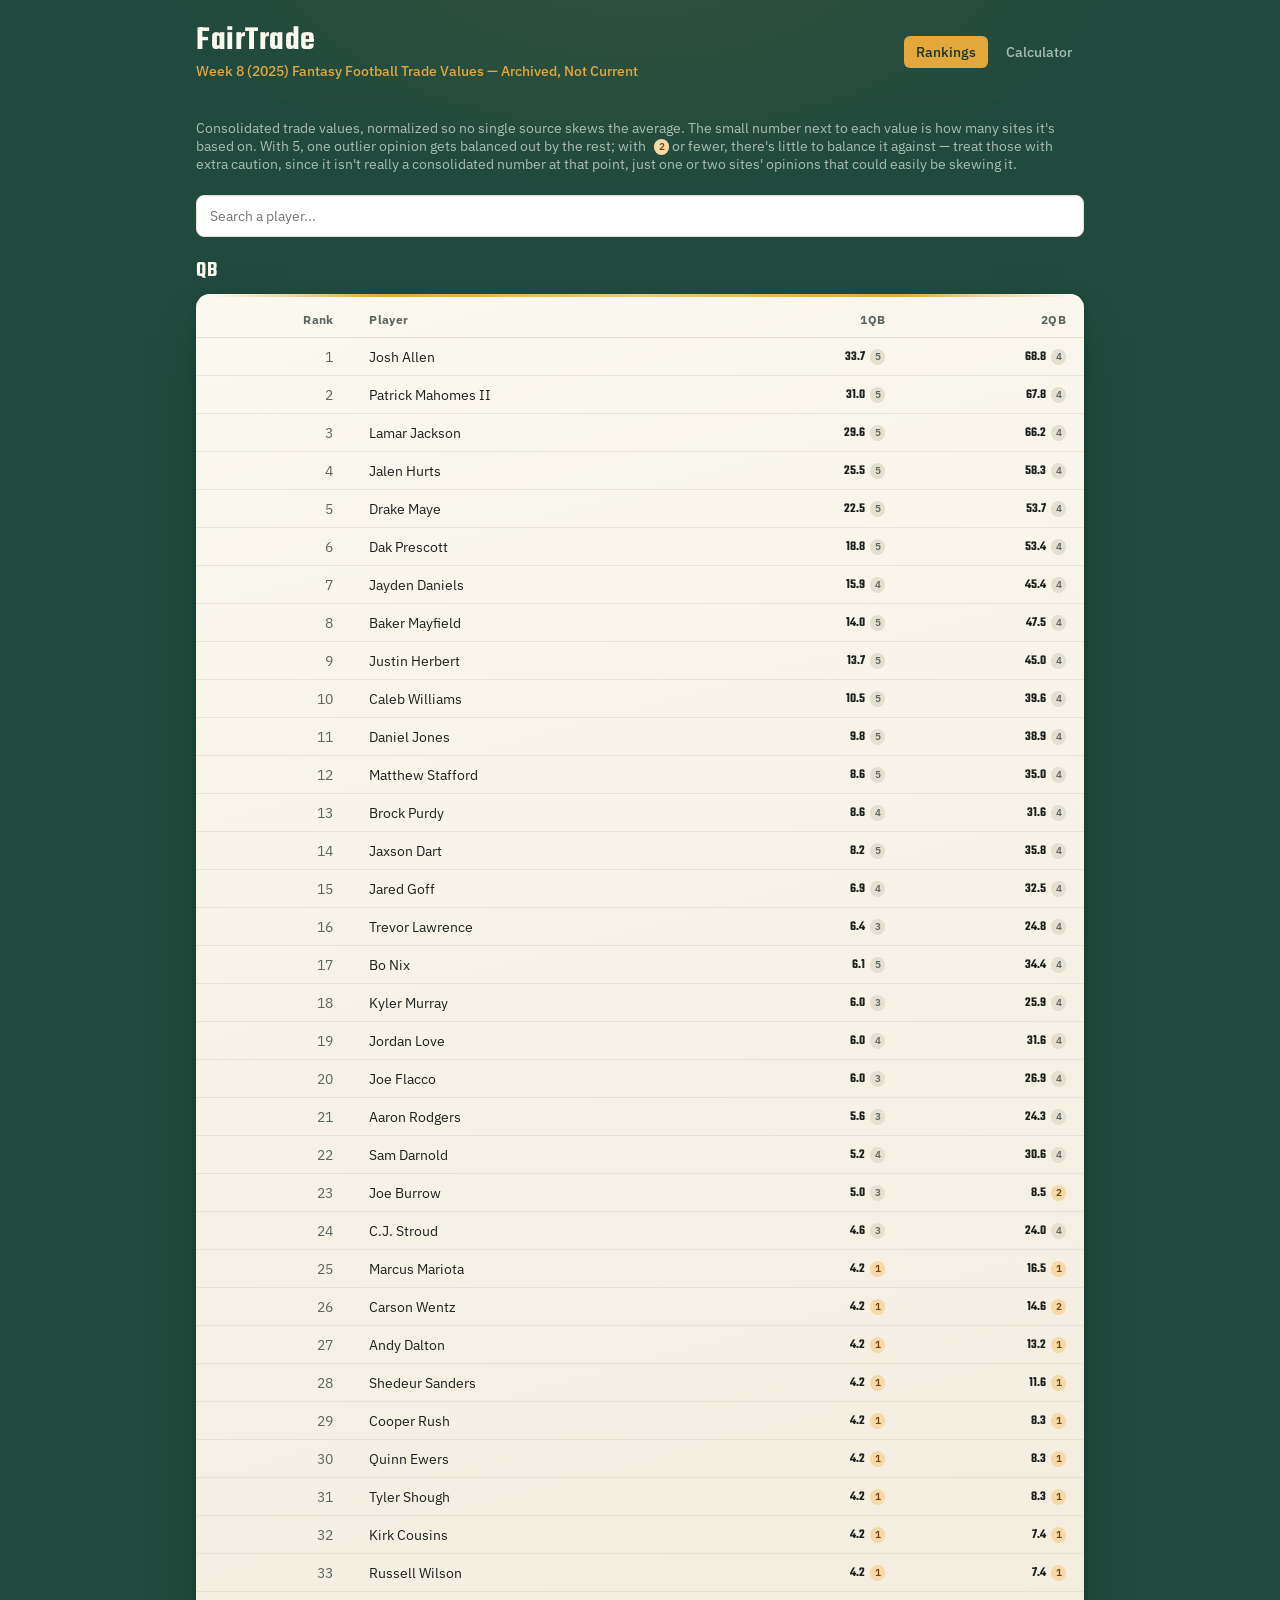
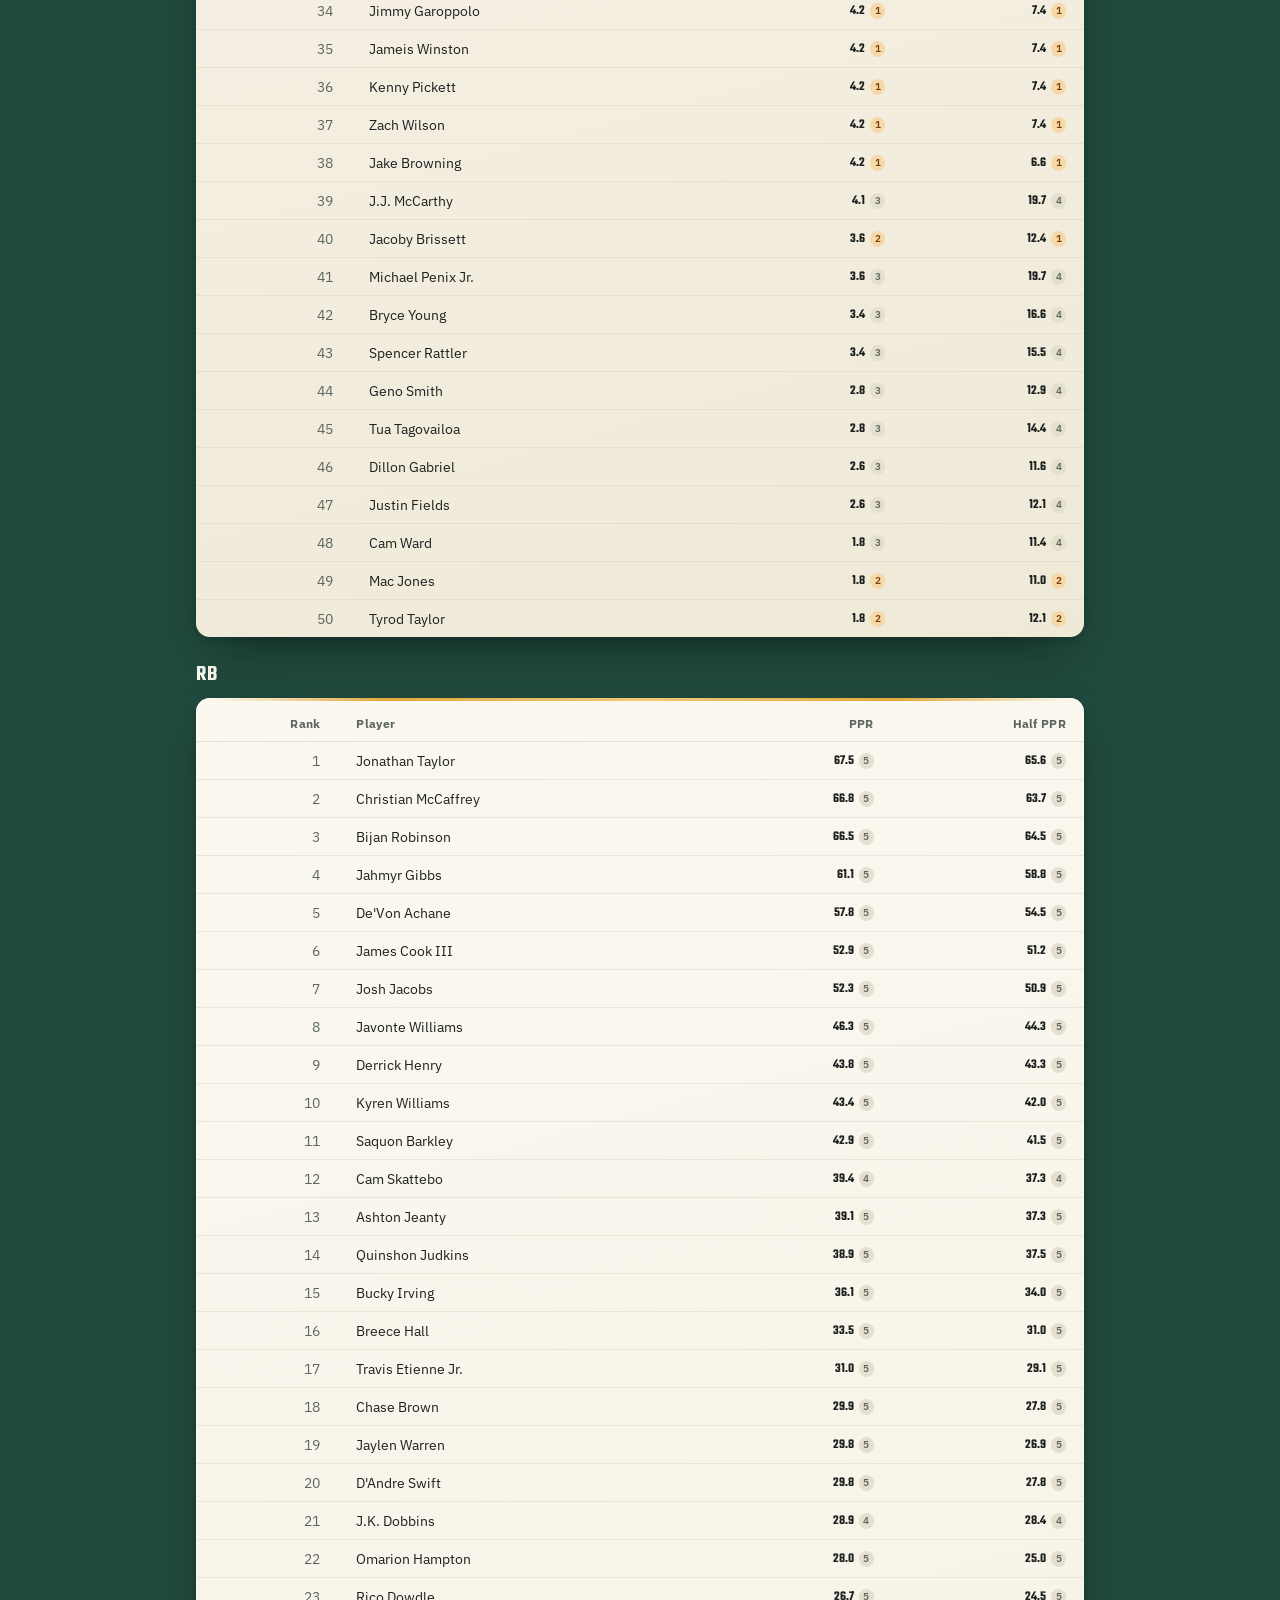
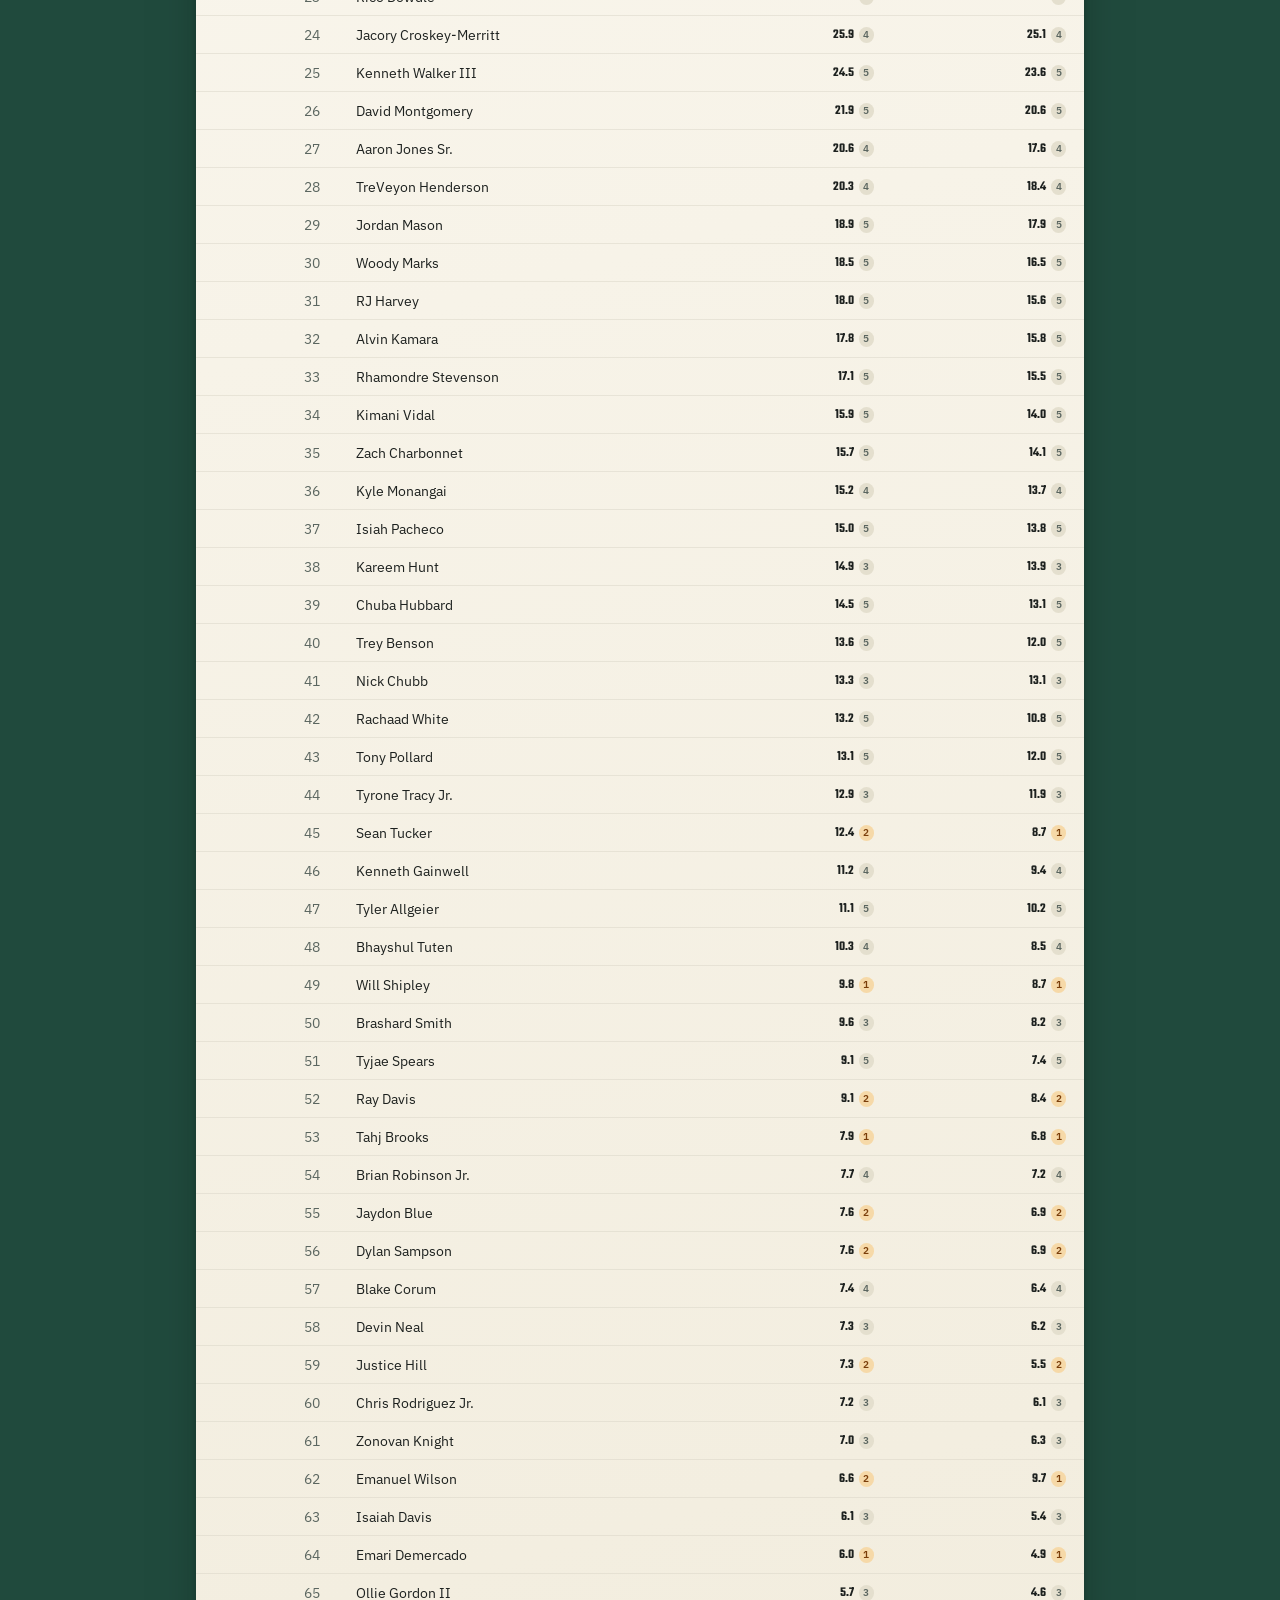
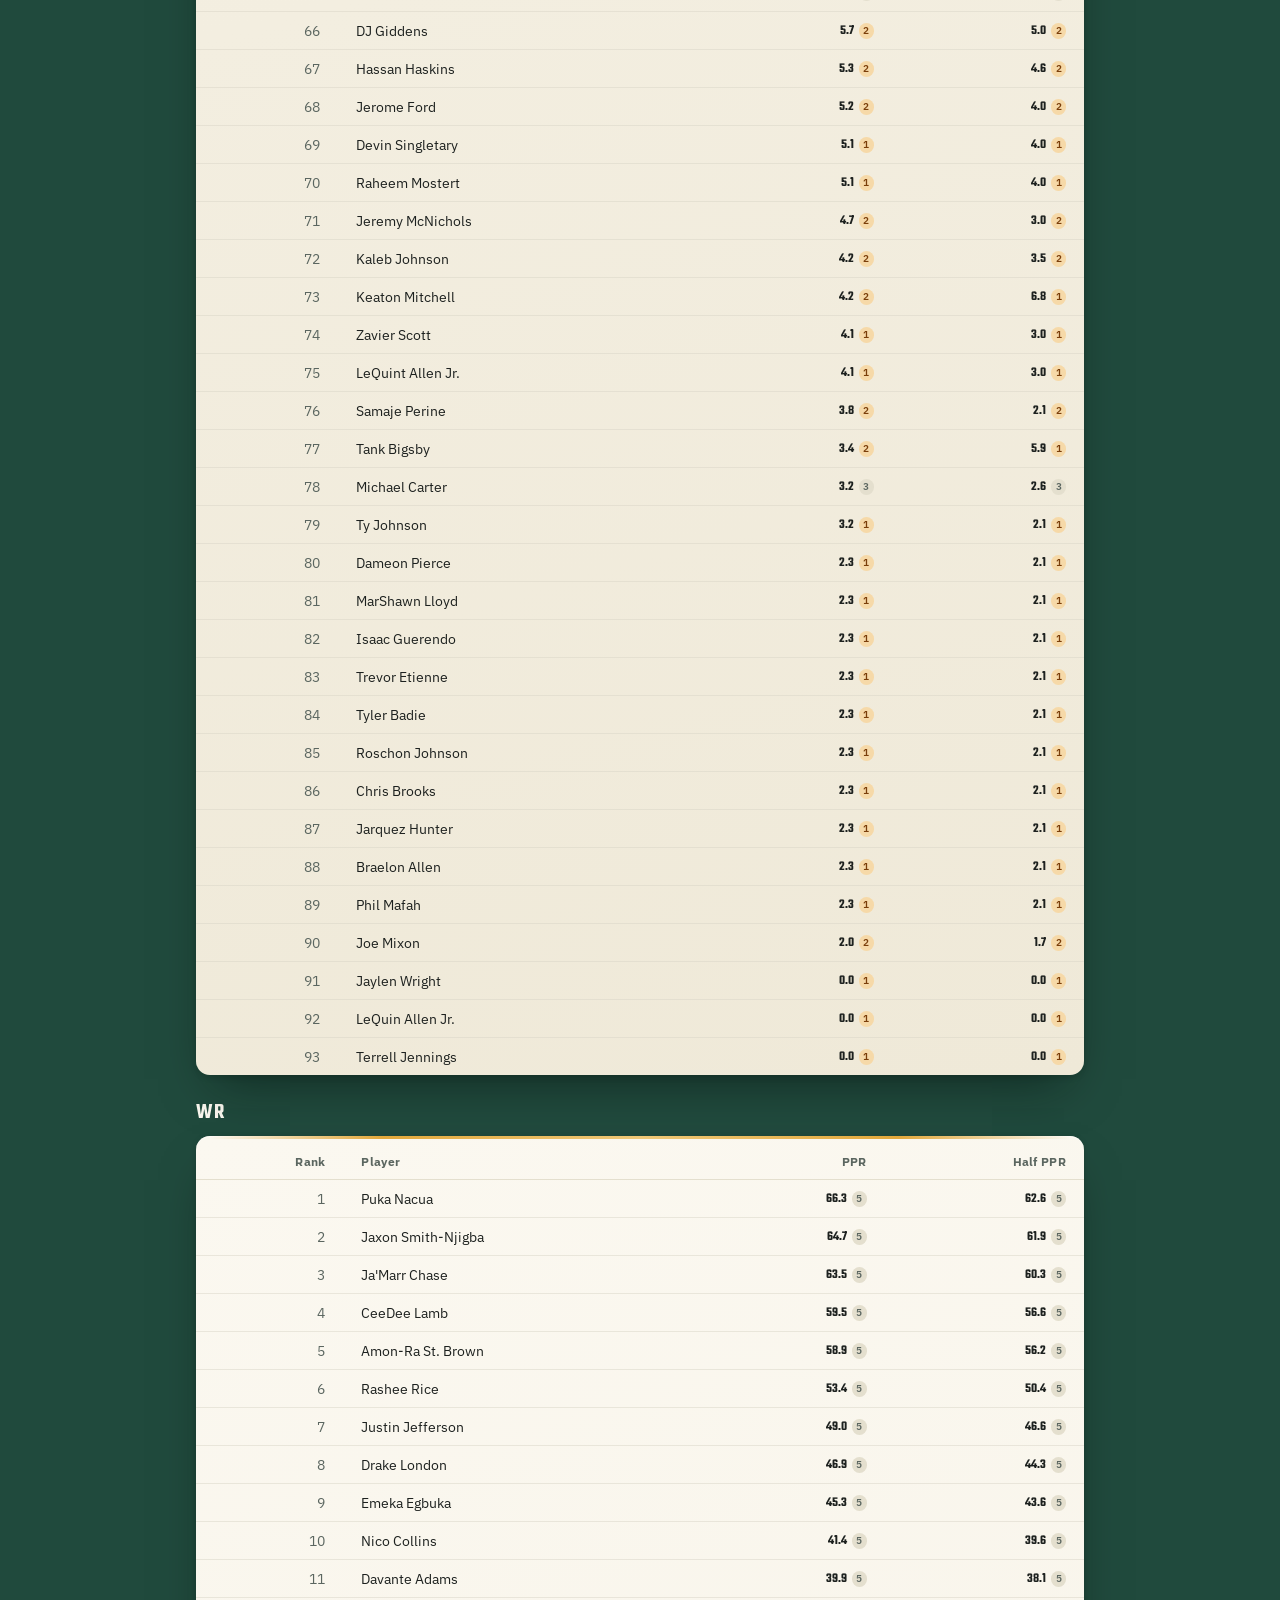
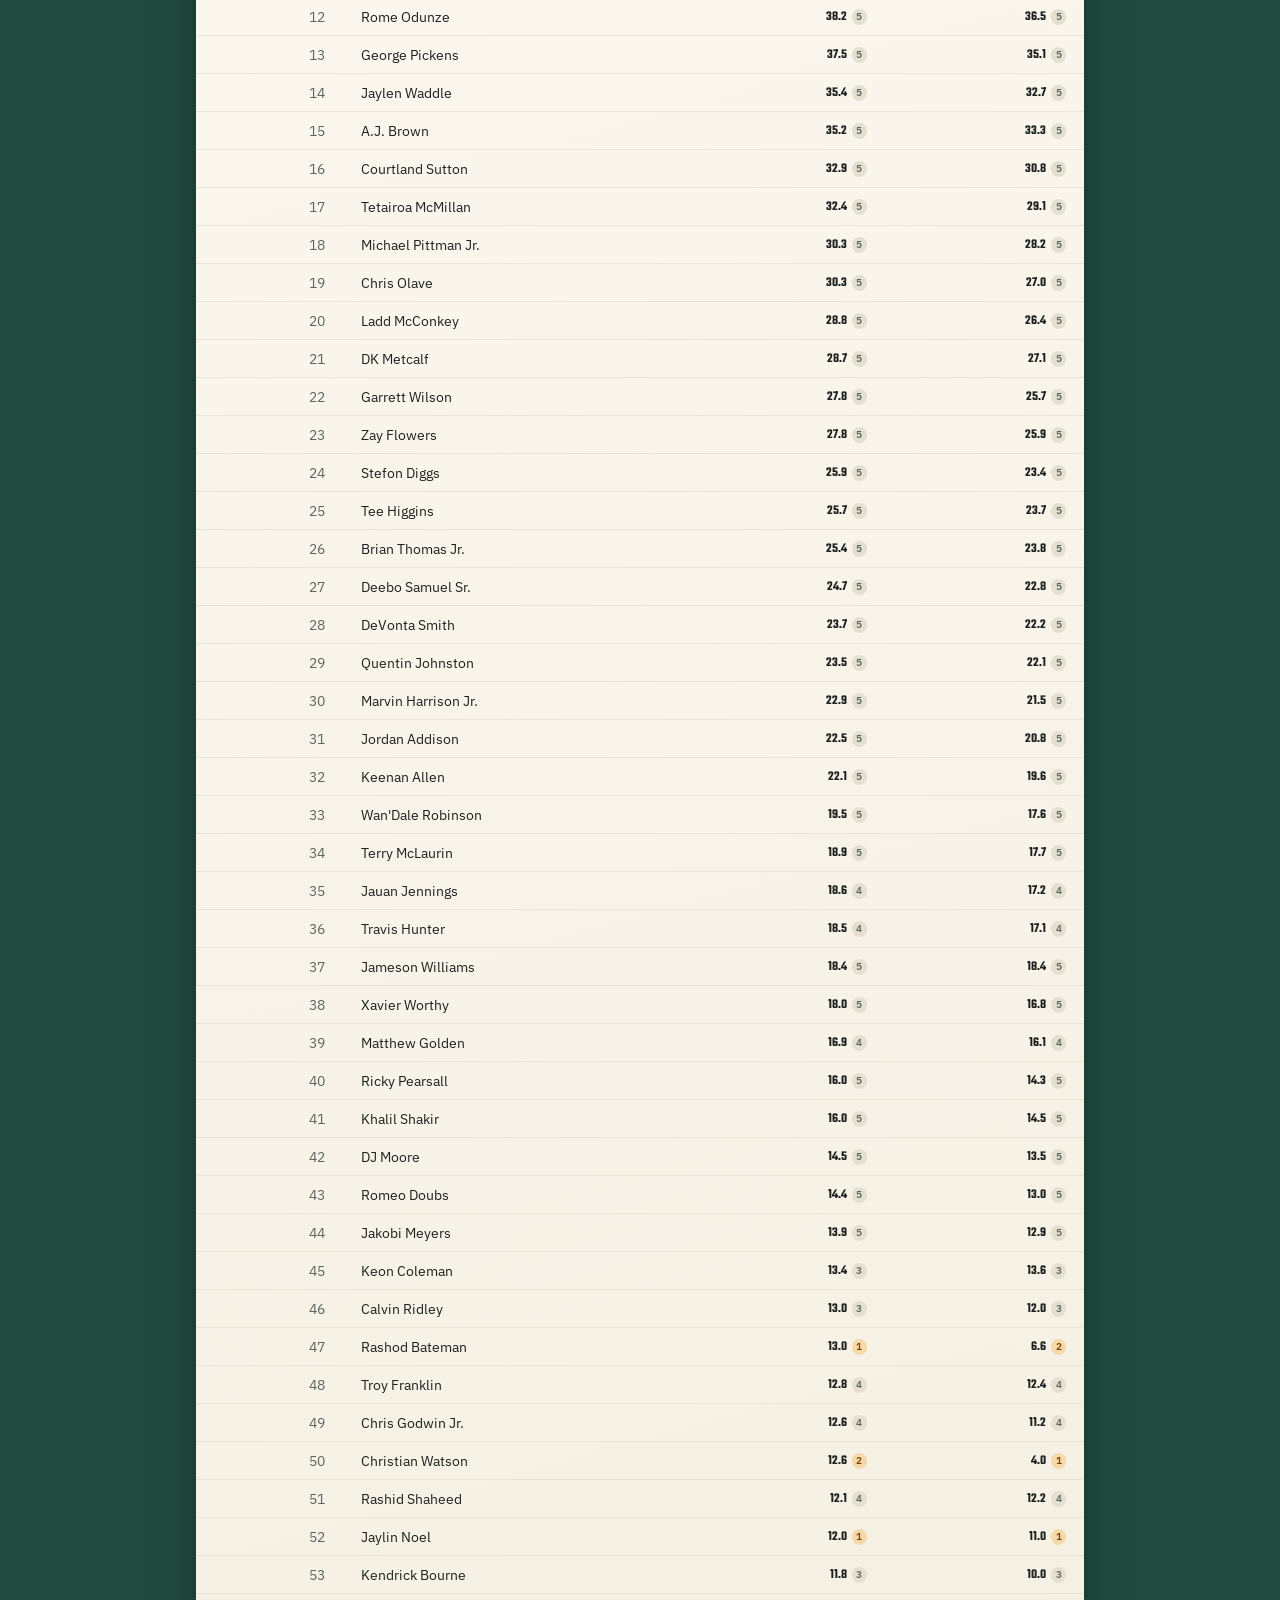
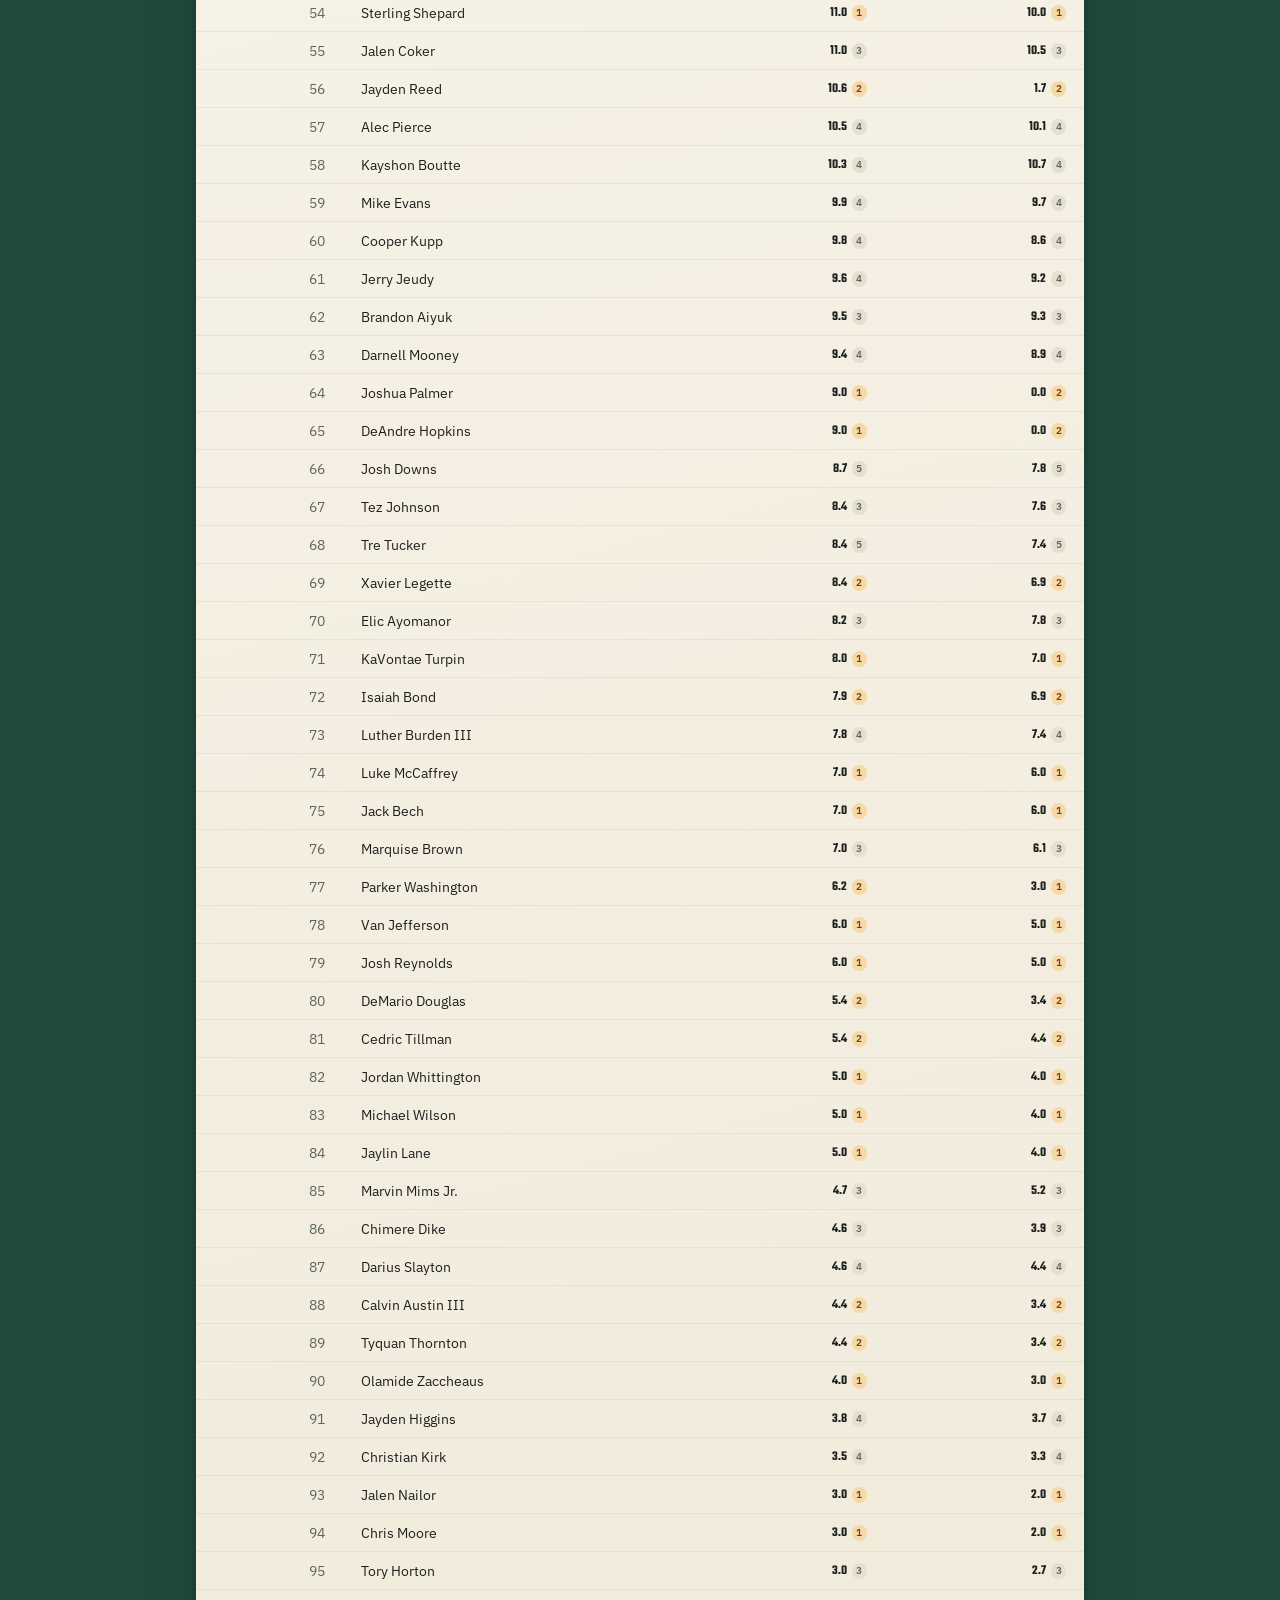
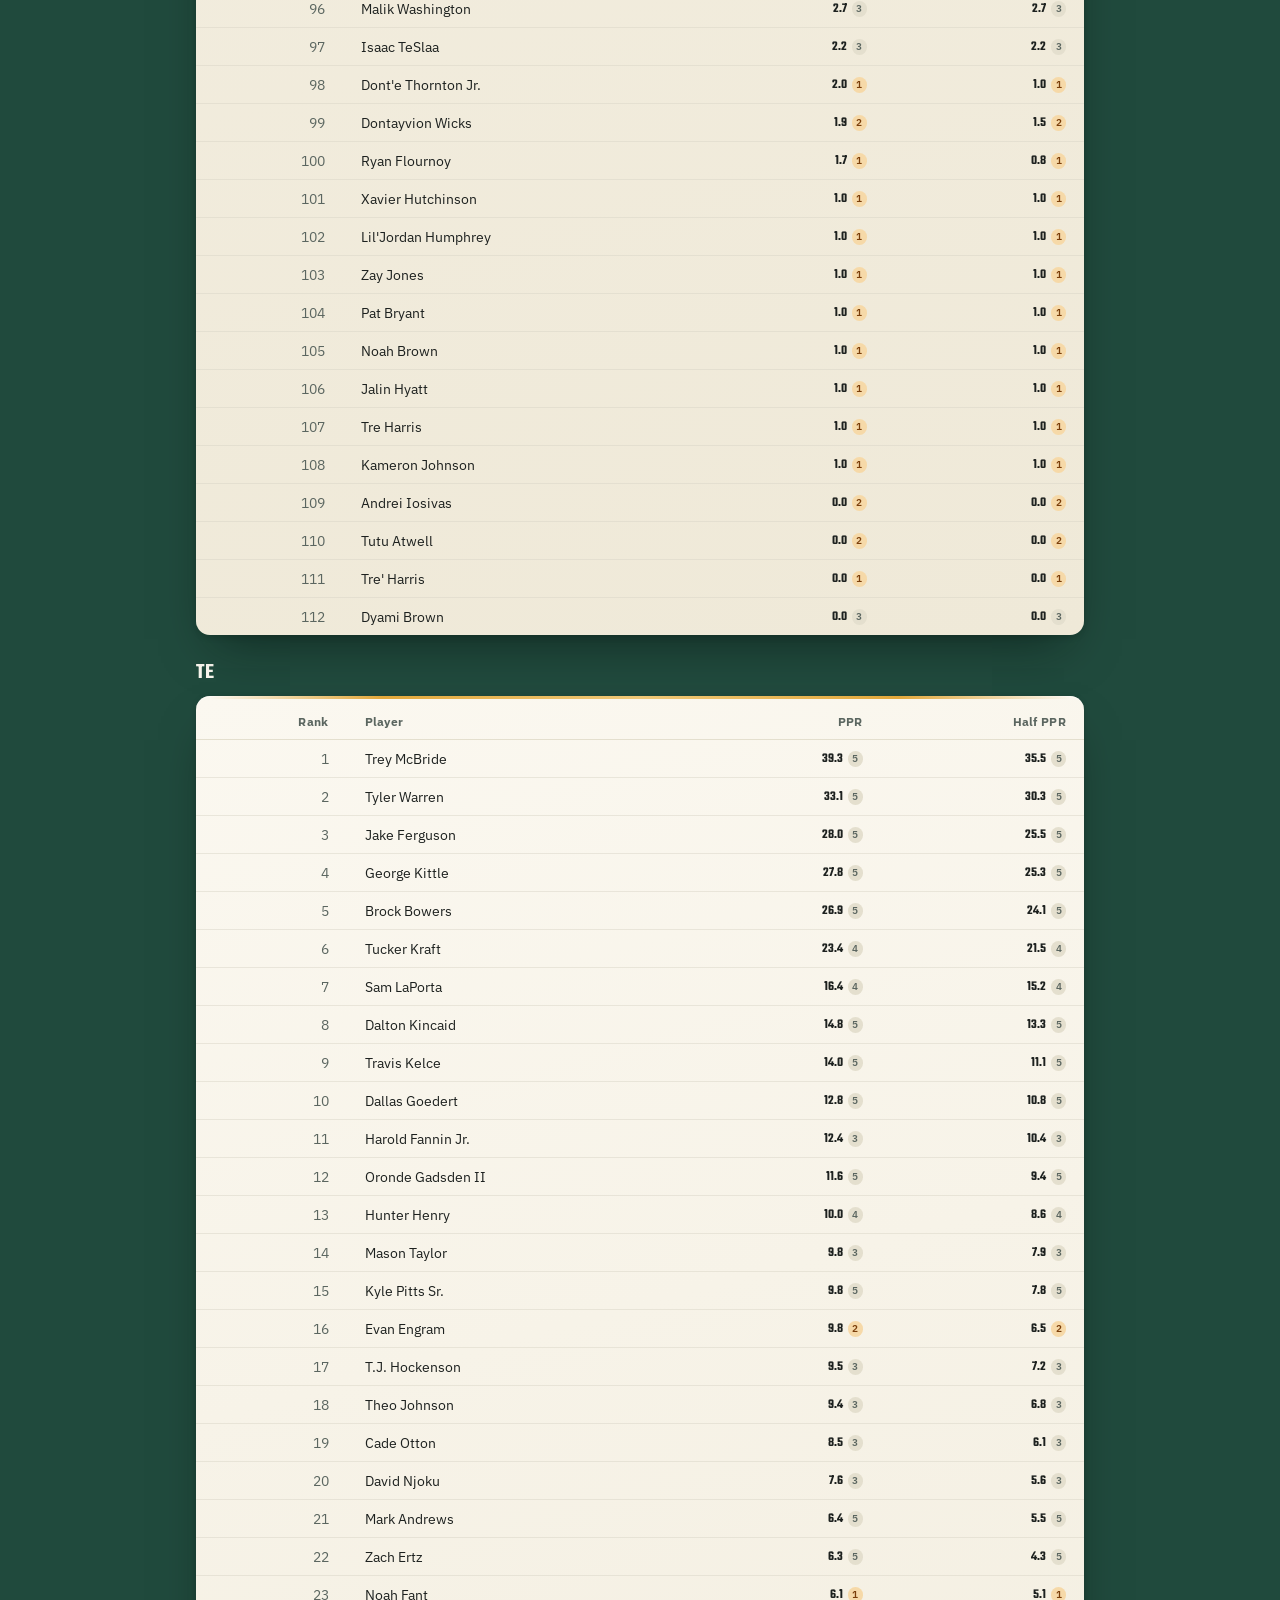
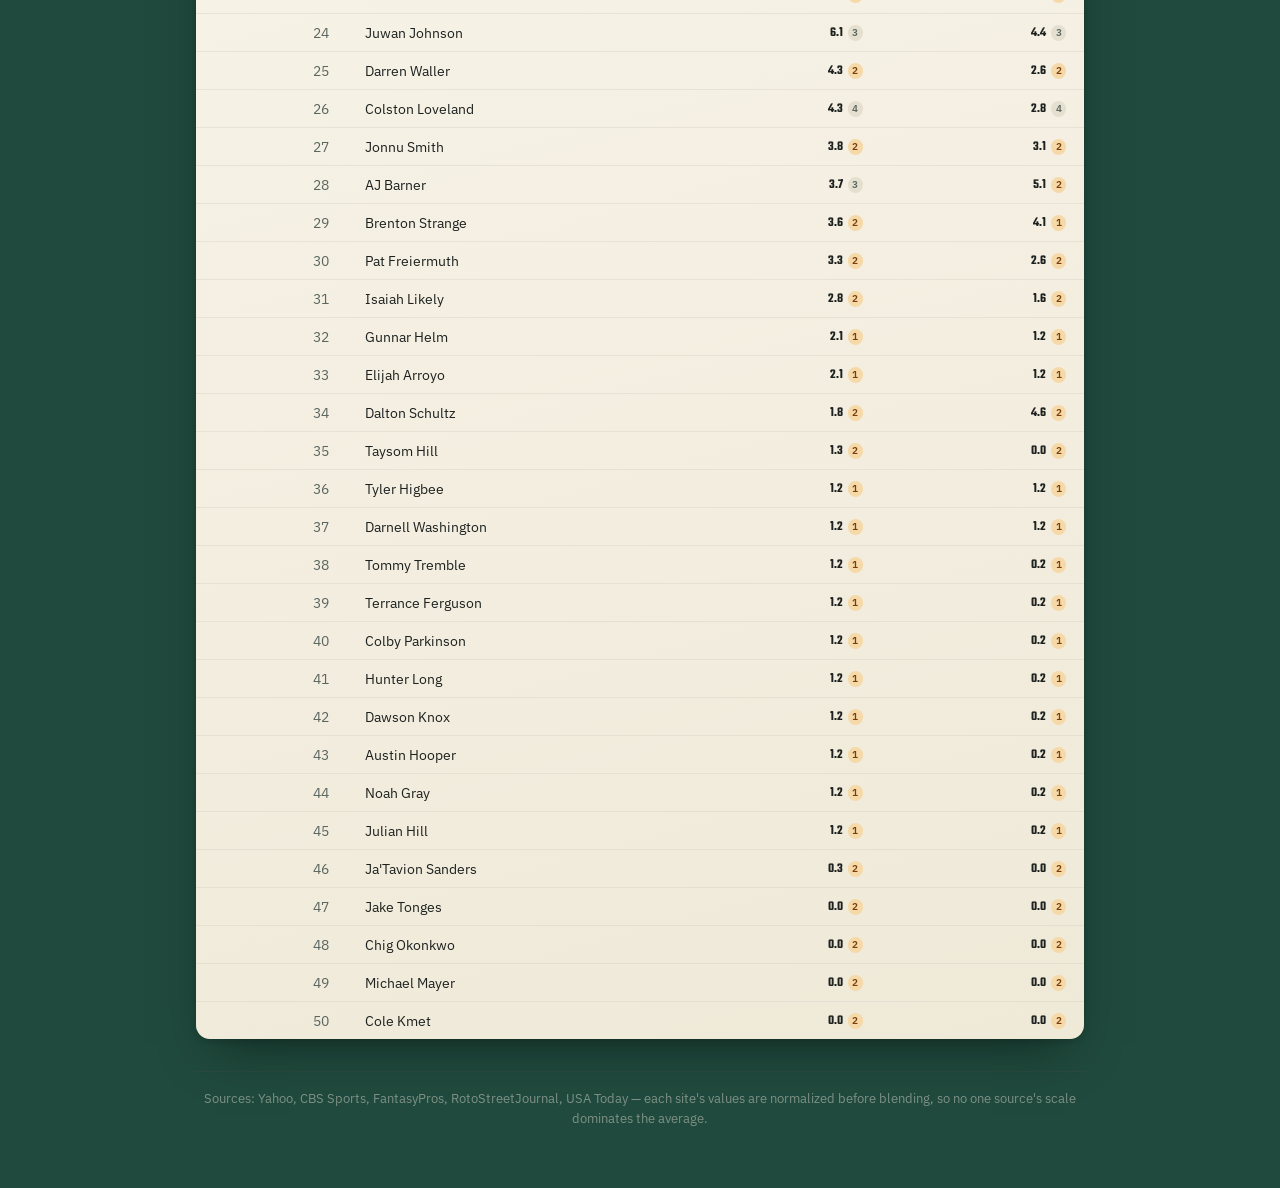
==== index.html @ a9883692 "Add Open Graph tags to control link previews (index.html)" ====
<!DOCTYPE html>
<html lang="en">
<head>
<meta charset="UTF-8">
<meta name="viewport" content="width=device-width, initial-scale=1.0">
<title>FairTrade — Weekly Trade Values</title>
<meta property="og:title" content="FairTrade — Weekly Trade Values">
<meta property="og:description" content="Consolidated fantasy football trade values from 5 sources, normalized so no single site skews the average.">
<meta property="og:type" content="website">
<meta name="twitter:card" content="summary">
<meta name="twitter:title" content="FairTrade — Weekly Trade Values">
<meta name="twitter:description" content="Consolidated fantasy football trade values from 5 sources, normalized so no single site skews the average.">
<link rel="preconnect" href="https://fonts.googleapis.com">
<link rel="preconnect" href="https://fonts.gstatic.com" crossorigin>
<link href="https://fonts.googleapis.com/css2?family=Teko:wght@500;600;700&family=IBM+Plex+Sans:wght@400;500;600&display=swap" rel="stylesheet">
<link rel="stylesheet" href="styles.css">
</head>
<body>
<div class="wrap">
  <header class="site-header">
    <div class="brand-block">
      <h1>FairTrade</h1>
      <p class="week-title" id="week-title"></p>
    </div>
    <nav class="site-nav">
      <a href="index.html" class="active">Rankings</a>
      <a href="calculator.html">Calculator</a>
    </nav>
  </header>

  <p class="subhead">Consolidated trade values, normalized so no single source skews the average.
  The small number next to each value is how many sites it's based on. With 5, one outlier
  opinion gets balanced out by the rest; with <span class="src-badge src-badge-low" style="position:static;">2</span> or fewer, there's little to balance it against —
  treat those with extra caution, since it isn't really a consolidated number at that point, just one or two sites' opinions that could easily be skewing it.</p>

  <div class="rank-controls-top">
    <input class="search-input" id="search" type="text" placeholder="Search a player...">
  </div>

  <div id="sections"></div>

  <footer class="site-footer">
    Sources: Yahoo, CBS Sports, FantasyPros, RotoStreetJournal, USA Today —
    each site's values are normalized before blending, so no one source's scale dominates the average.
  </footer>

</div>

<script src="data.js"></script>
<script>
document.getElementById('week-title').textContent = WEEK_SUBTITLE;

const SECTIONS = [
  { pos: 'QB', label: 'QB', fmt1: 'oneQB', fmt1Src: 'oneQBSrc', fmt1Label: '1QB', fmt2: 'twoQB', fmt2Src: 'twoQBSrc', fmt2Label: '2QB' },
  { pos: 'RB', label: 'RB', fmt1: 'ppr', fmt1Src: 'pprSrc', fmt1Label: 'PPR', fmt2: 'half', fmt2Src: 'halfSrc', fmt2Label: 'Half PPR' },
  { pos: 'WR', label: 'WR', fmt1: 'ppr', fmt1Src: 'pprSrc', fmt1Label: 'PPR', fmt2: 'half', fmt2Src: 'halfSrc', fmt2Label: 'Half PPR' },
  { pos: 'TE', label: 'TE', fmt1: 'ppr', fmt1Src: 'pprSrc', fmt1Label: 'PPR', fmt2: 'half', fmt2Src: 'halfSrc', fmt2Label: 'Half PPR' },
];

const grouped = SECTIONS.map(sec => {
  const players = PLAYERS.filter(p => p.pos === sec.pos)
    .slice()
    .sort((a, b) => (b[sec.fmt1] || 0) - (a[sec.fmt1] || 0))
    .map((p, i) => Object.assign({}, p, { rank: i + 1 }));
  return Object.assign({}, sec, { players });
});

function fmtVal(v) {
  return v == null ? '\u2014' : v.toFixed(1);
}

function fmtCell(val, src) {
  const valStr = fmtVal(val);
  if (src == null) return valStr;
  const low = src <= 2;
  const cls = low ? 'src-badge src-badge-low' : 'src-badge';
  const tip = low
    ? src + ' source' + (src===1?'':'s') + ' — not really a consolidated number at this point, treat with extra caution'
    : src + ' sources';
  return valStr + '<span class="' + cls + '" title="' + tip + '">' + src + '</span>';
}

function renderSections(query) {
  const container = document.getElementById('sections');
  const q = query.trim().toLowerCase();

  container.innerHTML = grouped.map(sec => {
    const rows = q === '' ? sec.players : sec.players.filter(p => p.name.toLowerCase().includes(q));
    if (rows.length === 0) return '';
    const rowsHtml = rows.map(p =>
      '<tr>' +
        '<td class="num rank-num">' + p.rank + '</td>' +
        '<td>' + p.name + '</td>' +
        '<td class="num rank-value">' + fmtCell(p[sec.fmt1], p[sec.fmt1Src]) + '</td>' +
        '<td class="num rank-value">' + fmtCell(p[sec.fmt2], p[sec.fmt2Src]) + '</td>' +
      '</tr>'
    ).join('');
    return (
      '<div class="position-section">' +
        '<p class="position-heading">' + sec.label + '</p>' +
        '<div class="rank-panel">' +
          '<table class="rank-table">' +
            '<thead><tr>' +
              '<th class="num">Rank</th><th>Player</th>' +
              '<th class="num">' + sec.fmt1Label + '</th>' +
              '<th class="num">' + sec.fmt2Label + '</th>' +
            '</tr></thead>' +
            '<tbody>' + rowsHtml + '</tbody>' +
          '</table>' +
        '</div>' +
      '</div>'
    );
  }).join('');

  if (container.innerHTML === '') {
    container.innerHTML = '<p class="subhead">No players match your search.</p>';
  }
}

renderSections('');

document.getElementById('search').addEventListener('input', (e) => {
  renderSections(e.target.value);
});
</script>
</body>
</html>
---- styles.css ----
:root {
  --field: #204A3D;
  --field-dark: #17362C;
  --panel-a: #FBF8F0;
  --panel-b: #EFE9D8;
  --ink: #1D211F;
  --ink-soft: #5B6660;
  --gold: #E3A83B;
  --gold-soft: #F0C878;
  --gold-deep: #B8811F;
  --line: #E4DFCE;
}

* { box-sizing: border-box; }

body {
  margin: 0;
  font-family: 'IBM Plex Sans', sans-serif;
  background:
    radial-gradient(760px 420px at 50% -80px, rgba(227,168,59,0.10), transparent 65%),
    var(--field);
  color: var(--ink);
  min-height: 100vh;
}

.wrap {
  max-width: 920px;
  margin: 0 auto;
  padding: 24px 16px 60px;
}

.site-header {
  display: flex;
  justify-content: space-between;
  align-items: center;
  flex-wrap: wrap;
  gap: 10px;
  margin-bottom: 22px;
  padding-bottom: 16px;
  border-bottom: 1px solid #2A4A40;
}

.brand-block { display: flex; flex-direction: column; }

.brand-block h1 {
  font-family: 'Teko', sans-serif;
  font-weight: 600;
  font-size: 34px;
  letter-spacing: 0.5px;
  color: var(--panel-a);
  margin: 0;
  line-height: 1;
}

.week-title {
  font-size: 14px;
  font-weight: 500;
  color: var(--gold);
  margin: 4px 0 0;
}

nav.site-nav {
  display: flex;
  gap: 6px;
}

nav.site-nav a {
  font-size: 13.5px;
  font-weight: 500;
  color: #A9BDB3;
  text-decoration: none;
  padding: 7px 12px;
  border-radius: 6px;
}

nav.site-nav a:hover {
  color: var(--panel-a);
  background: rgba(255,255,255,0.06);
}

nav.site-nav a.active {
  color: var(--field-dark);
  background: var(--gold);
}

.subhead {
  color: #A9BDB3;
  font-size: 14px;
  margin: 0 0 22px;
}

.mode-bar {
  display: flex;
  flex-wrap: wrap;
  gap: 24px;
  margin-bottom: 20px;
  padding-bottom: 16px;
  border-bottom: 1px solid #2A4A40;
}

.mode-group {
  display: flex;
  align-items: center;
  gap: 8px;
}

.mode-label {
  font-size: 12.5px;
  color: #A9BDB3;
  margin-right: 2px;
}

.mode-btn {
  font-family: 'IBM Plex Sans', sans-serif;
  font-size: 13px;
  font-weight: 500;
  color: #A9BDB3;
  background: transparent;
  border: 1px solid #2A4A40;
  border-radius: 20px;
  padding: 6px 14px;
  cursor: pointer;
  transition: background 0.15s ease, color 0.15s ease, border-color 0.15s ease;
}

.mode-btn:hover {
  border-color: var(--gold-deep);
  color: var(--panel-a);
}

.mode-btn.active {
  background: var(--gold);
  border-color: var(--gold);
  color: var(--field-dark);
}

.site-footer {
  margin-top: 32px;
  padding-top: 16px;
  border-top: 1px solid #2A4A40;
  font-size: 12.5px;
  color: #7E9186;
  text-align: center;
  line-height: 1.6;
}

.site-footer a { color: #A9BDB3; }

/* Shared panel treatment */
.rank-controls-top {
  margin-bottom: 18px;
}

.position-section {
  margin-bottom: 22px;
}

.position-heading {
  font-family: 'Teko', sans-serif;
  font-size: 22px;
  font-weight: 600;
  letter-spacing: 0.5px;
  color: var(--panel-a);
  margin: 0 0 8px;
}

.src-badge {
  display: inline-block;
  min-width: 15px;
  padding: 1px 4px;
  margin-left: 5px;
  border-radius: 8px;
  font-family: 'IBM Plex Sans', sans-serif;
  font-size: 10px;
  font-weight: 600;
  line-height: 1.4;
  text-align: center;
  color: var(--ink-soft);
  background: var(--line);
  vertical-align: middle;
  cursor: default;
}

.src-badge-low {
  color: #7A3E0A;
  background: #F6D9A8;
}

.rank-panel, .side {
  background: linear-gradient(165deg, var(--panel-a) 0%, var(--panel-b) 100%);
  border-radius: 14px;
  box-shadow:
    0 1px 0 rgba(255,255,255,0.5) inset,
    0 24px 48px -20px rgba(4, 12, 9, 0.55),
    0 2px 6px rgba(4, 12, 9, 0.15);
  position: relative;
}

.rank-panel::before, .side::before {
  content: "";
  position: absolute;
  top: 0; left: 14px; right: 14px;
  height: 3px;
  border-radius: 0 0 3px 3px;
  background: linear-gradient(90deg, transparent, var(--gold) 20%, var(--gold-soft) 50%, var(--gold) 80%, transparent);
}

.rank-panel { overflow: hidden; }

.rank-controls {
  padding: 18px 18px 0;
}

.search-input {
  width: 100%;
  padding: 11px 13px;
  font-family: 'IBM Plex Sans', sans-serif;
  font-size: 14px;
  border: 1px solid var(--line);
  border-radius: 8px;
  background: #fff;
  color: var(--ink);
  box-shadow: 0 1px 2px rgba(29,33,31,0.05) inset;
  transition: border-color 0.15s ease, box-shadow 0.15s ease;
}

.search-input:focus {
  outline: none;
  border-color: var(--gold-deep);
  box-shadow: 0 0 0 3px rgba(227,168,59,0.18);
}

table.rank-table {
  width: 100%;
  border-collapse: collapse;
  margin-top: 6px;
}

table.rank-table thead th {
  text-align: left;
  font-size: 11.5px;
  letter-spacing: 0.3px;
  color: var(--ink-soft);
  padding: 12px 18px 10px;
  border-bottom: 1px solid var(--line);
}

table.rank-table th.num, table.rank-table td.num {
  text-align: right;
}

table.rank-table tbody td {
  padding: 9px 18px;
  font-size: 13.5px;
  border-bottom: 1px solid rgba(218,213,199,0.5);
}

table.rank-table tbody tr:last-child td { border-bottom: none; }

table.rank-table tbody tr:hover {
  background: rgba(227,168,59,0.08);
}

.rank-num {
  color: var(--ink-soft);
  font-variant-numeric: tabular-nums;
}

.pos-tag {
  font-size: 11px;
  font-weight: 500;
  color: var(--ink-soft);
}

.rank-value {
  font-family: 'Teko', sans-serif;
  font-size: 19px;
  font-weight: 600;
}

/* Calculator */
.board {
  display: grid;
  grid-template-columns: 1fr 1fr;
  gap: 14px;
}

@media (max-width: 640px) {
  .board { grid-template-columns: 1fr; }
}

@media (max-width: 480px) {
  .wrap { padding: 18px 10px 48px; }
  table.rank-table thead th { padding: 10px 10px 8px; font-size: 10.5px; }
  table.rank-table tbody td { padding: 8px 10px; font-size: 12.5px; }
  .rank-value { font-size: 17px; }
  .brand-block h1 { font-size: 28px; }
}

.side {
  padding: 20px 18px 18px;
  display: flex;
  flex-direction: column;
  min-height: 340px;
}

.side-label {
  font-family: 'Teko', sans-serif;
  font-size: 22px;
  font-weight: 600;
  letter-spacing: 0.5px;
  margin: 0 0 10px;
}

.search-box { position: relative; }

.suggestions {
  position: absolute;
  top: 42px;
  left: 0;
  right: 0;
  background: #fff;
  border: 1px solid var(--line);
  border-radius: 8px;
  max-height: 220px;
  overflow-y: auto;
  z-index: 5;
  box-shadow: 0 10px 24px rgba(4,12,9,0.18);
  display: none;
}

.suggestion-row {
  display: flex;
  justify-content: space-between;
  align-items: center;
  padding: 9px 12px;
  cursor: pointer;
  font-size: 13.5px;
  border-bottom: 1px solid #EFEBE0;
}

.suggestion-row:last-child { border-bottom: none; }
.suggestion-row:hover { background: rgba(227,168,59,0.10); }
.suggestion-name { font-weight: 500; }
.suggestion-meta { color: var(--ink-soft); font-size: 12px; }
.suggestion-pos { margin-right: 8px; }

.roster {
  margin-top: 14px;
  flex: 1;
  display: flex;
  flex-direction: column;
  gap: 7px;
}

.roster-empty {
  color: var(--ink-soft);
  font-size: 13px;
  padding: 10px 2px;
}

.roster-row {
  display: flex;
  justify-content: space-between;
  align-items: center;
  background: #fff;
  border: 1px solid var(--line);
  border-radius: 8px;
  padding: 8px 11px;
  font-size: 13.5px;
  box-shadow: 0 1px 2px rgba(29,33,31,0.04);
}

.roster-name { font-weight: 500; }
.roster-pos { color: var(--ink-soft); font-size: 11.5px; margin-left: 6px; }
.roster-right { display: flex; align-items: center; gap: 10px; }

.roster-value {
  font-family: 'Teko', sans-serif;
  font-size: 20px;
  font-weight: 600;
  min-width: 34px;
  text-align: right;
}

.remove-btn {
  background: none;
  border: none;
  color: var(--ink-soft);
  font-size: 16px;
  cursor: pointer;
  line-height: 1;
  padding: 2px 4px;
}

.remove-btn:hover { color: #A5342E; }

.total-row {
  margin-top: 16px;
  padding-top: 14px;
  border-top: 1px solid var(--line);
  display: flex;
  justify-content: space-between;
  align-items: baseline;
}

.total-label { font-size: 12.5px; color: var(--ink-soft); letter-spacing: 0.3px; }
.total-value { font-family: 'Teko', sans-serif; font-size: 40px; font-weight: 600; }

.side.winning { box-shadow: 0 0 0 2px var(--gold) inset, 0 24px 48px -20px rgba(4,12,9,0.55); }
.side.winning .total-value { color: var(--gold-deep); }

.verdict {
  margin-top: 18px;
  text-align: center;
  background: var(--field-dark);
  border-radius: 14px;
  padding: 18px;
  box-shadow: 0 16px 32px -18px rgba(0,0,0,0.6);
}

.verdict-text {
  font-family: 'Teko', sans-serif;
  font-size: 26px;
  font-weight: 600;
  color: var(--panel-a);
  letter-spacing: 0.3px;
}

.verdict-text .amt { color: var(--gold); }
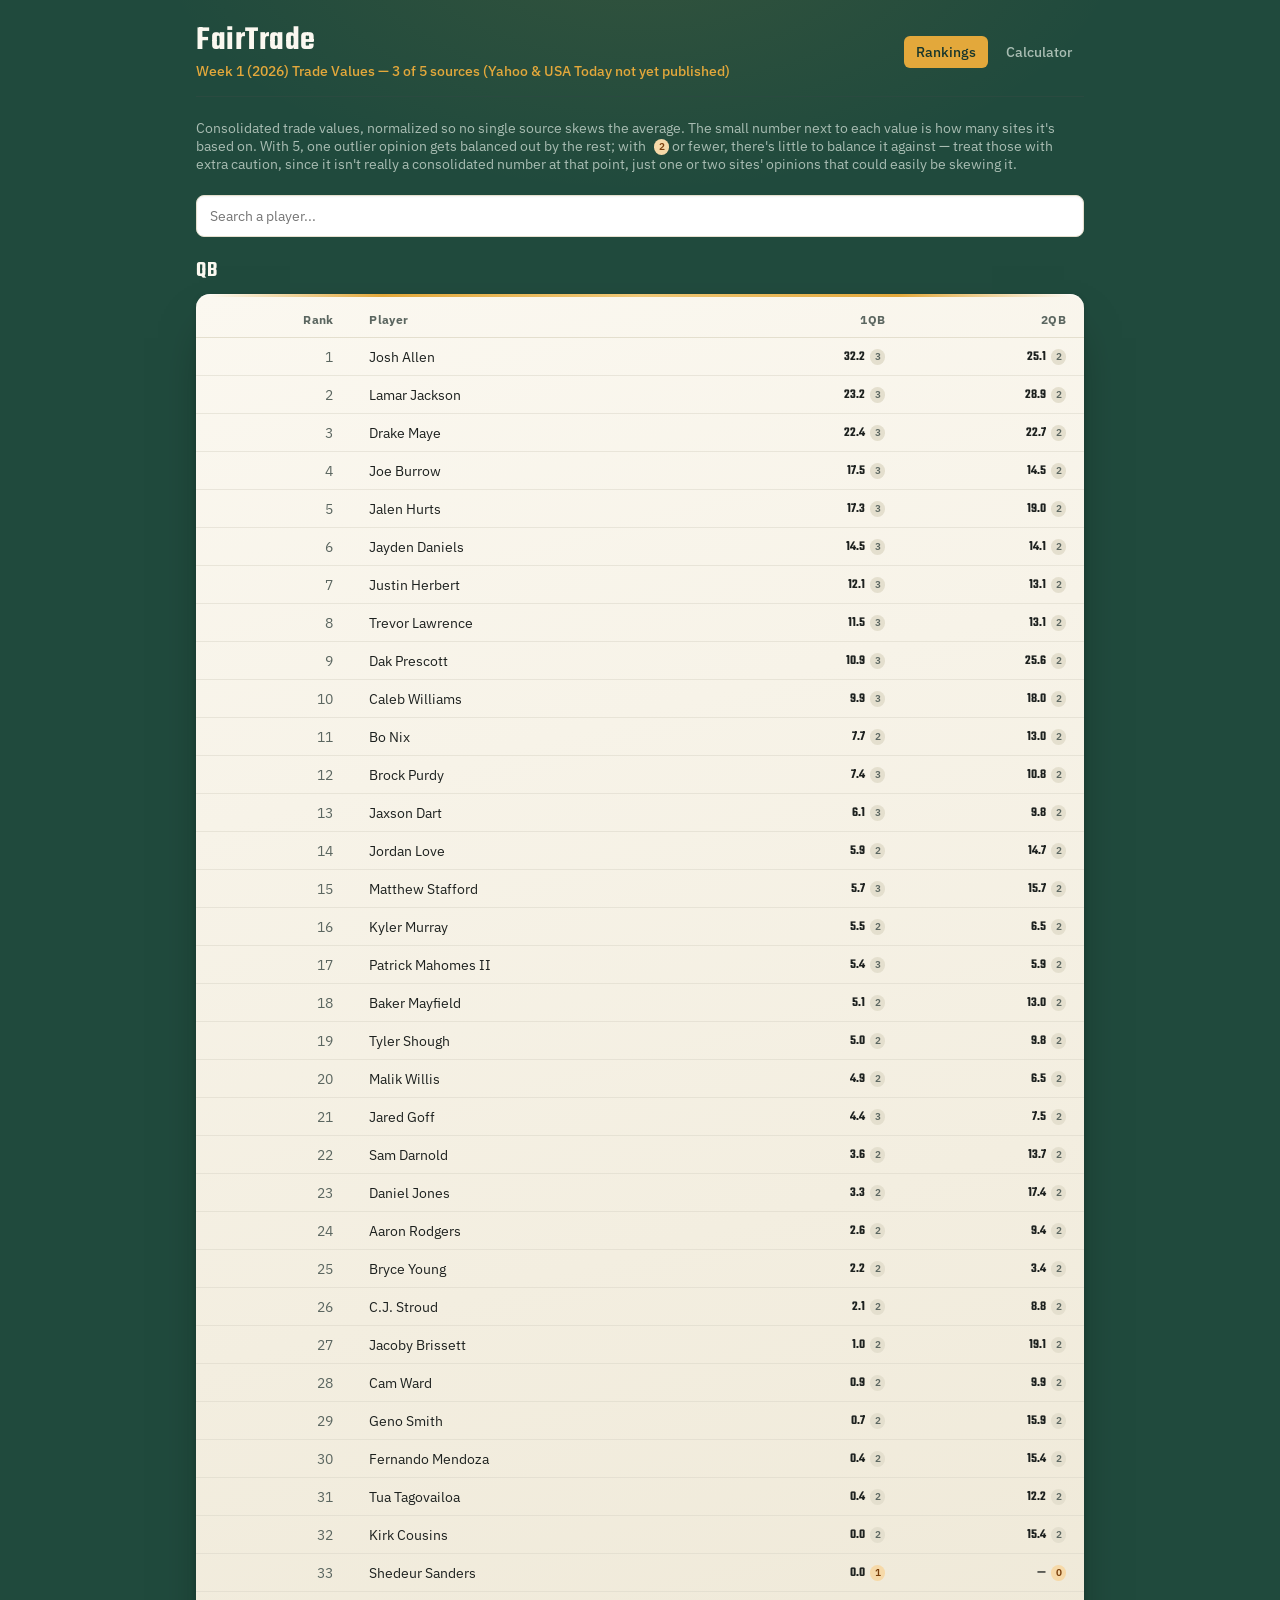
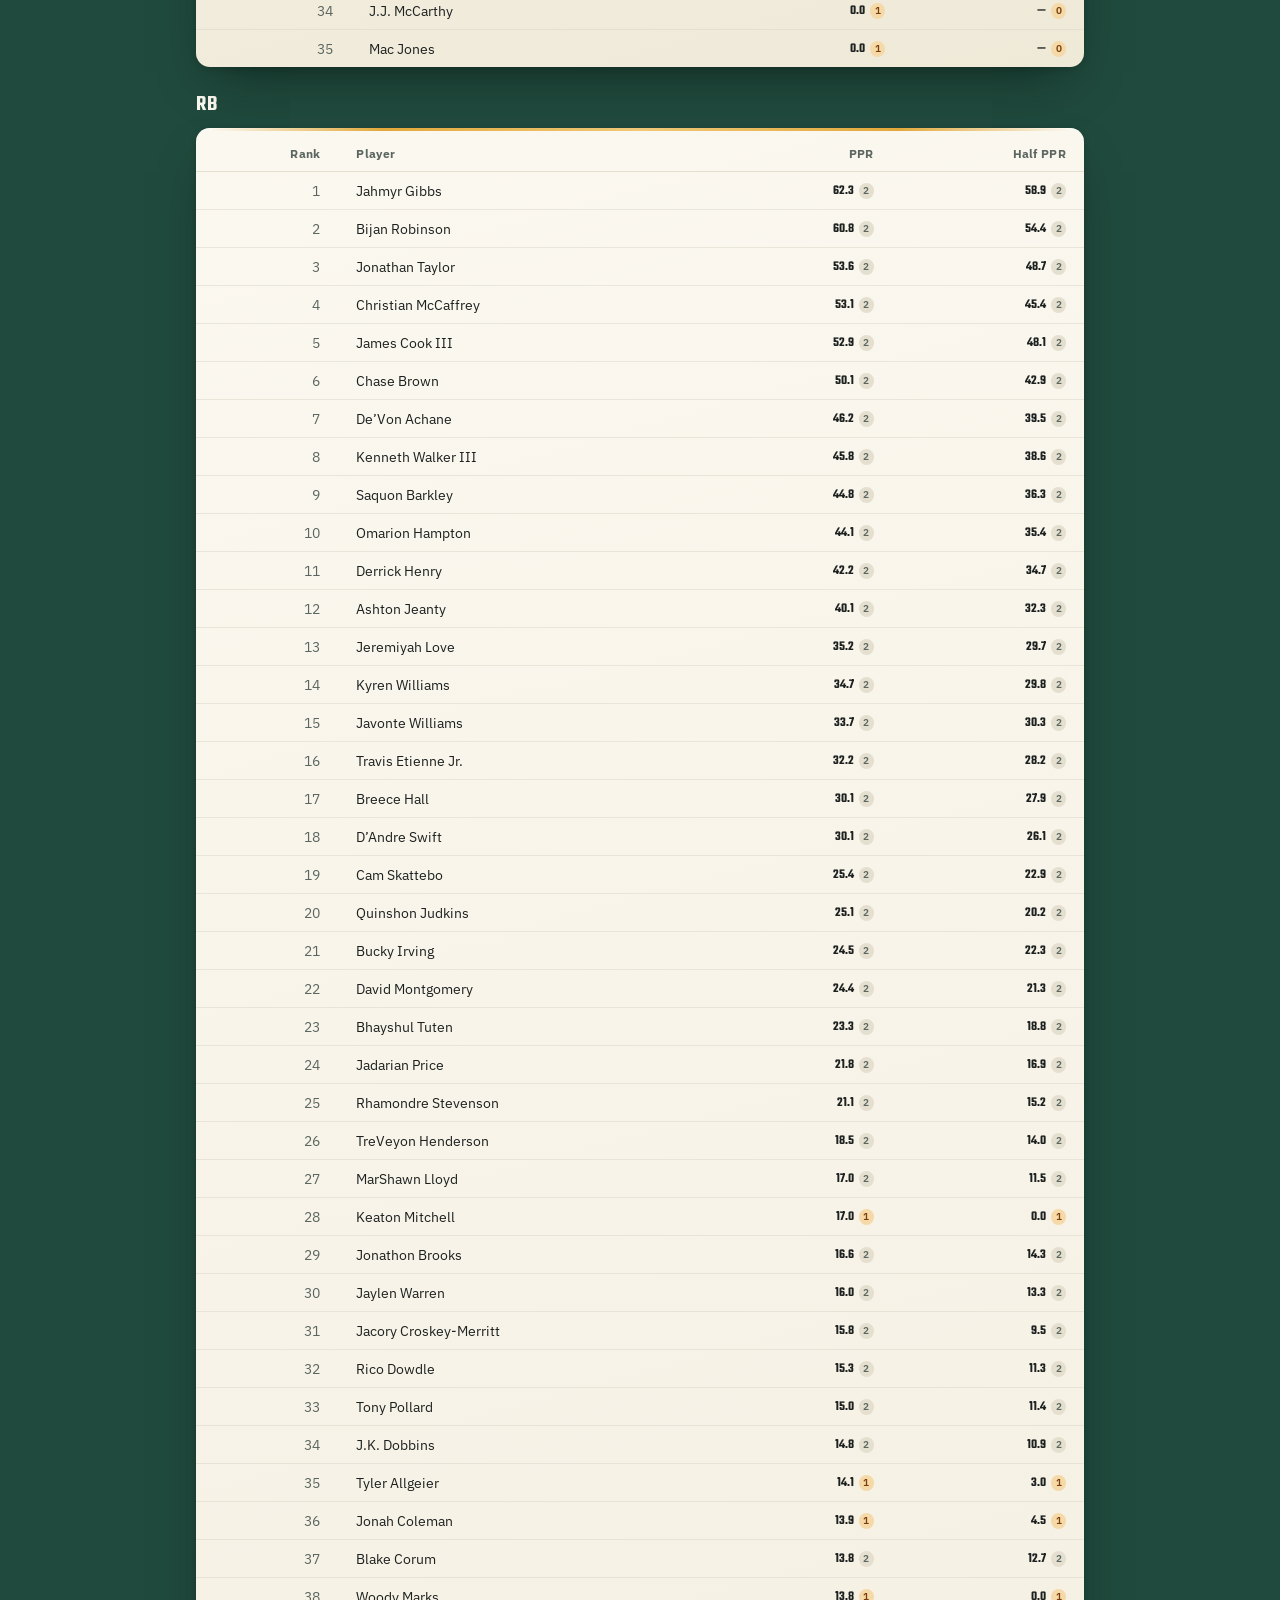
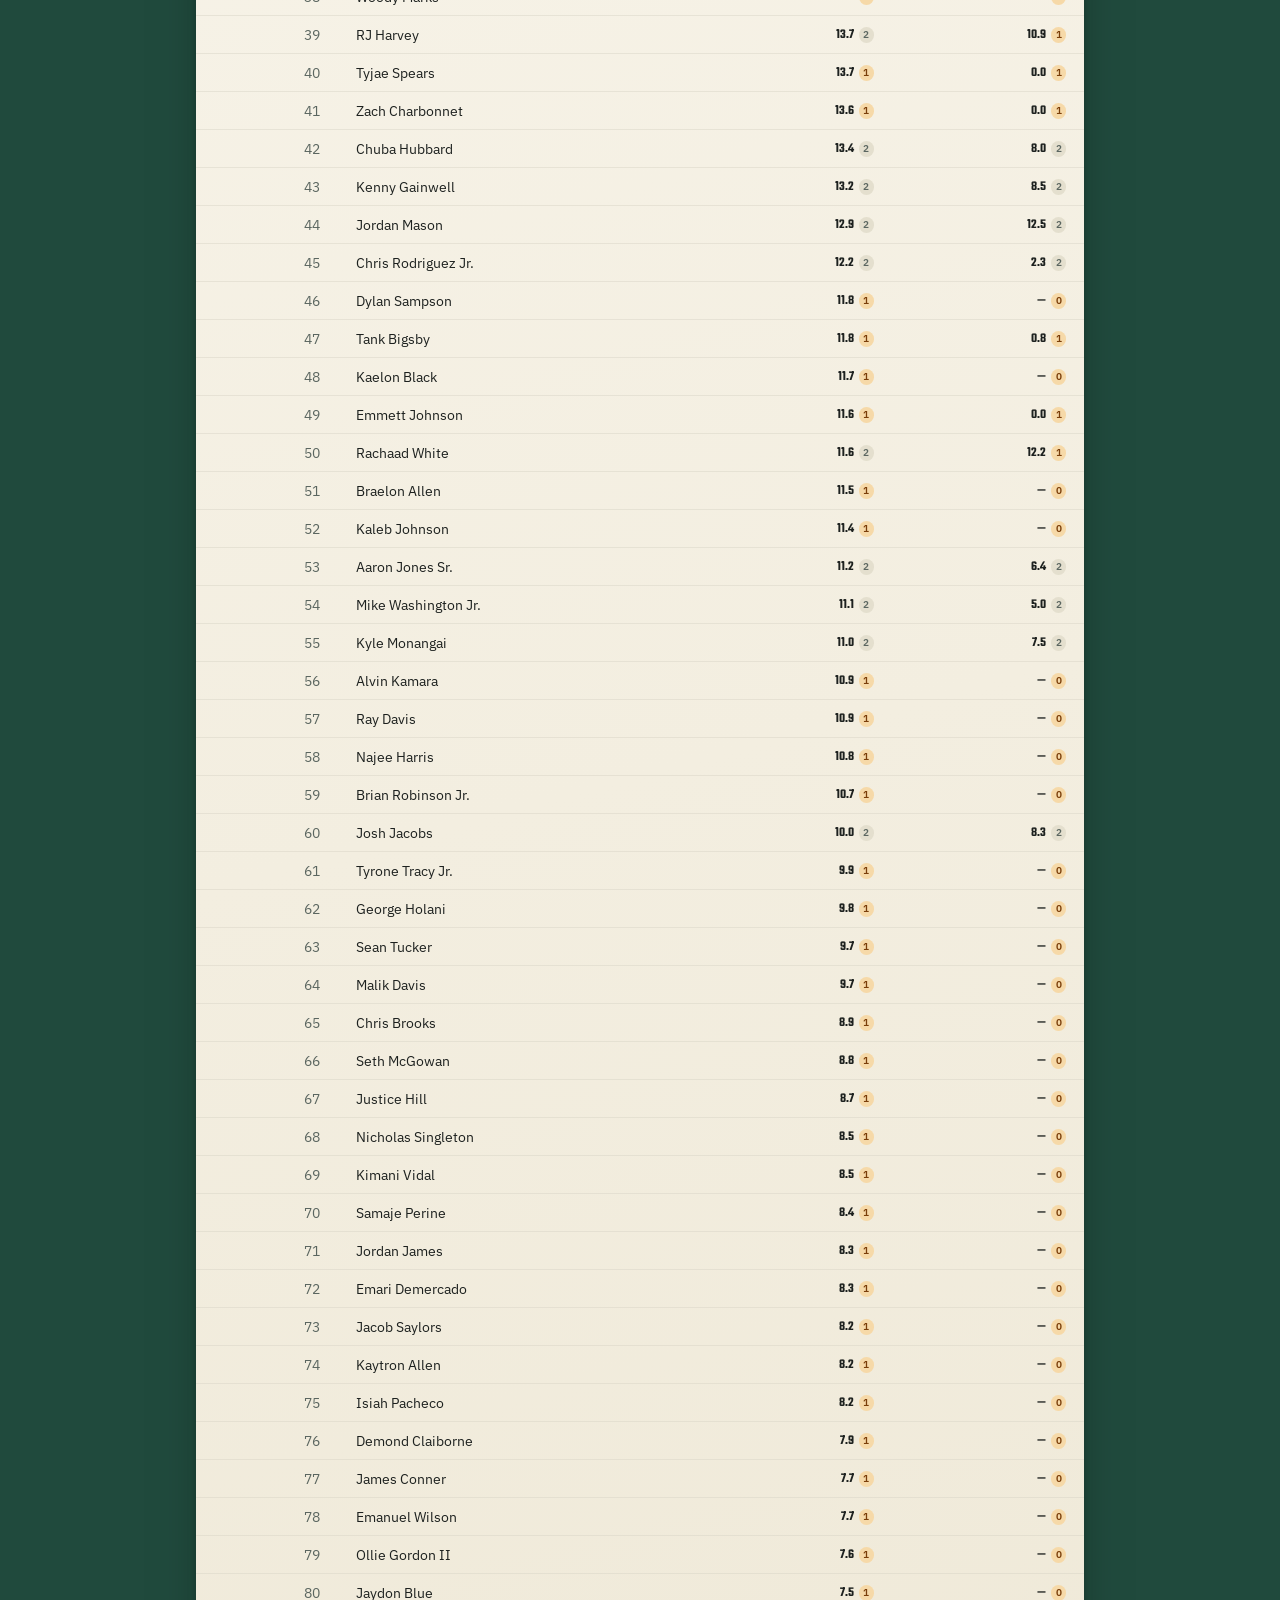
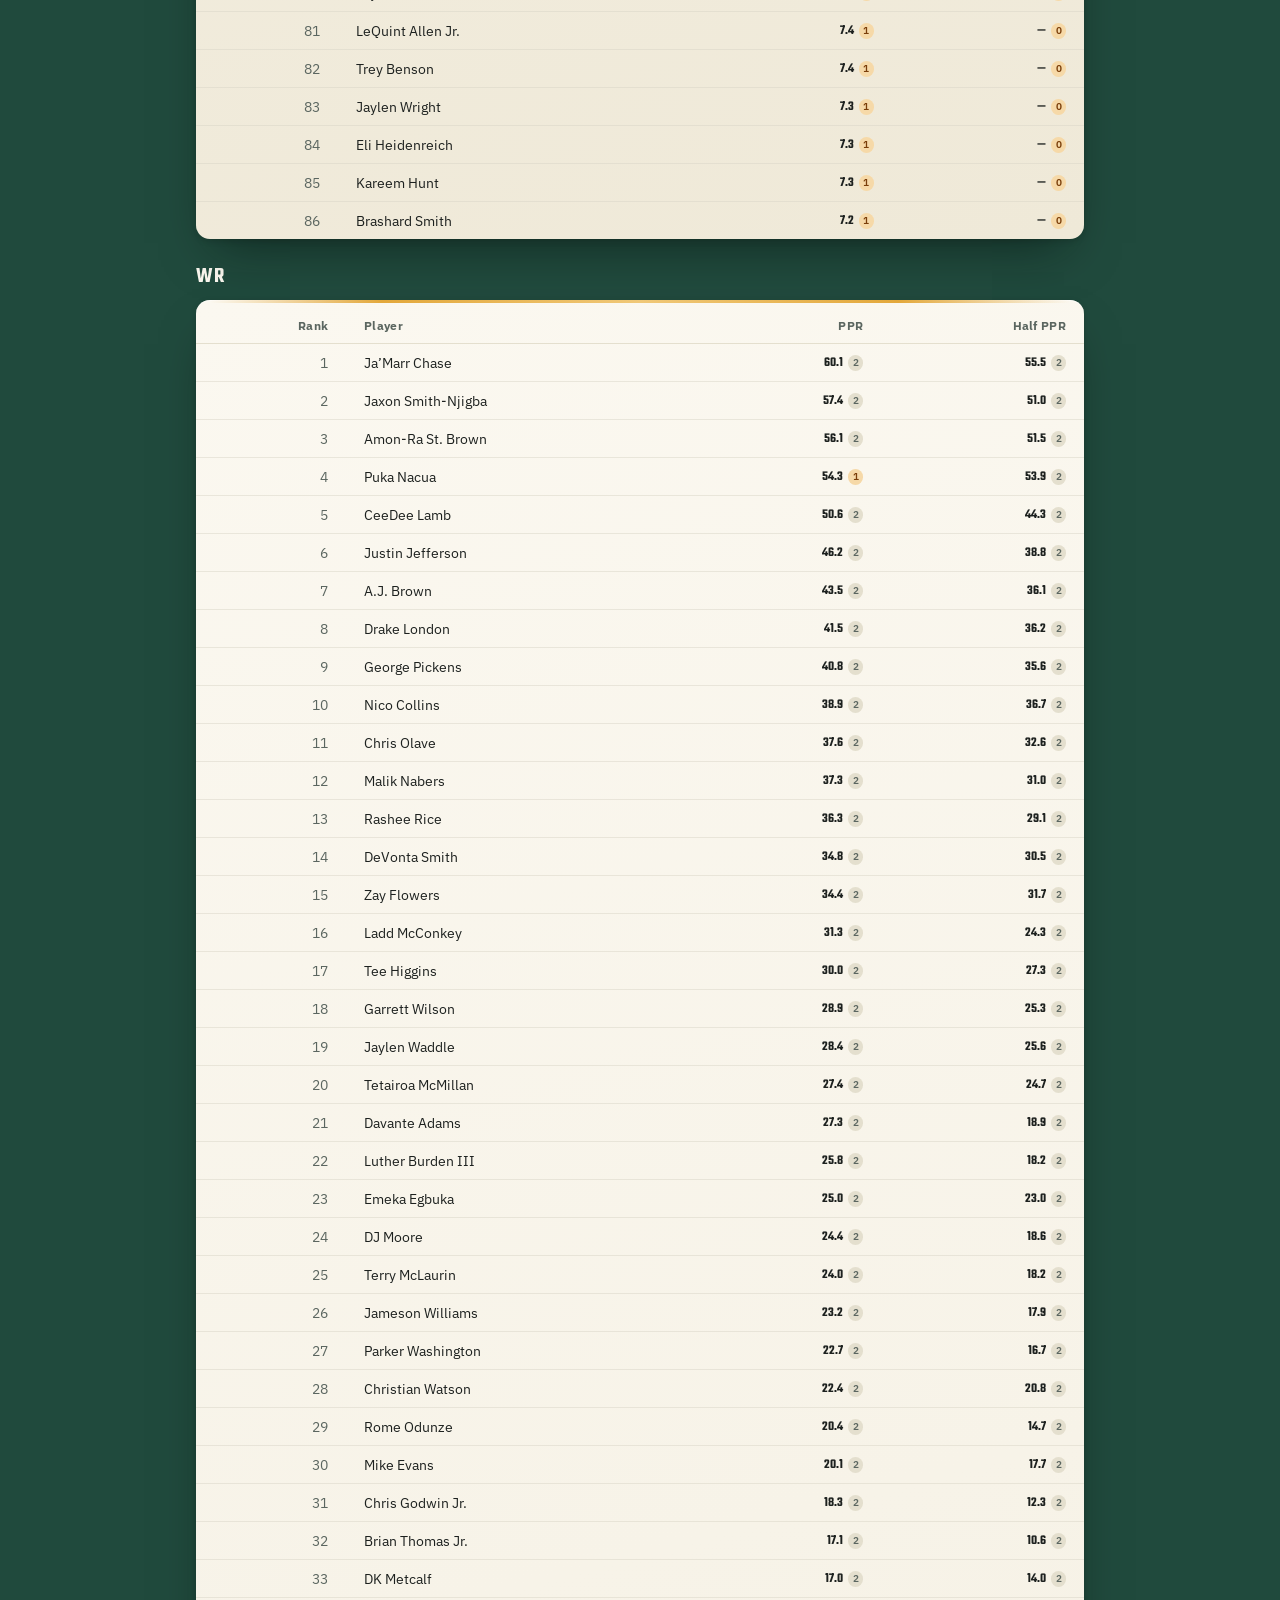
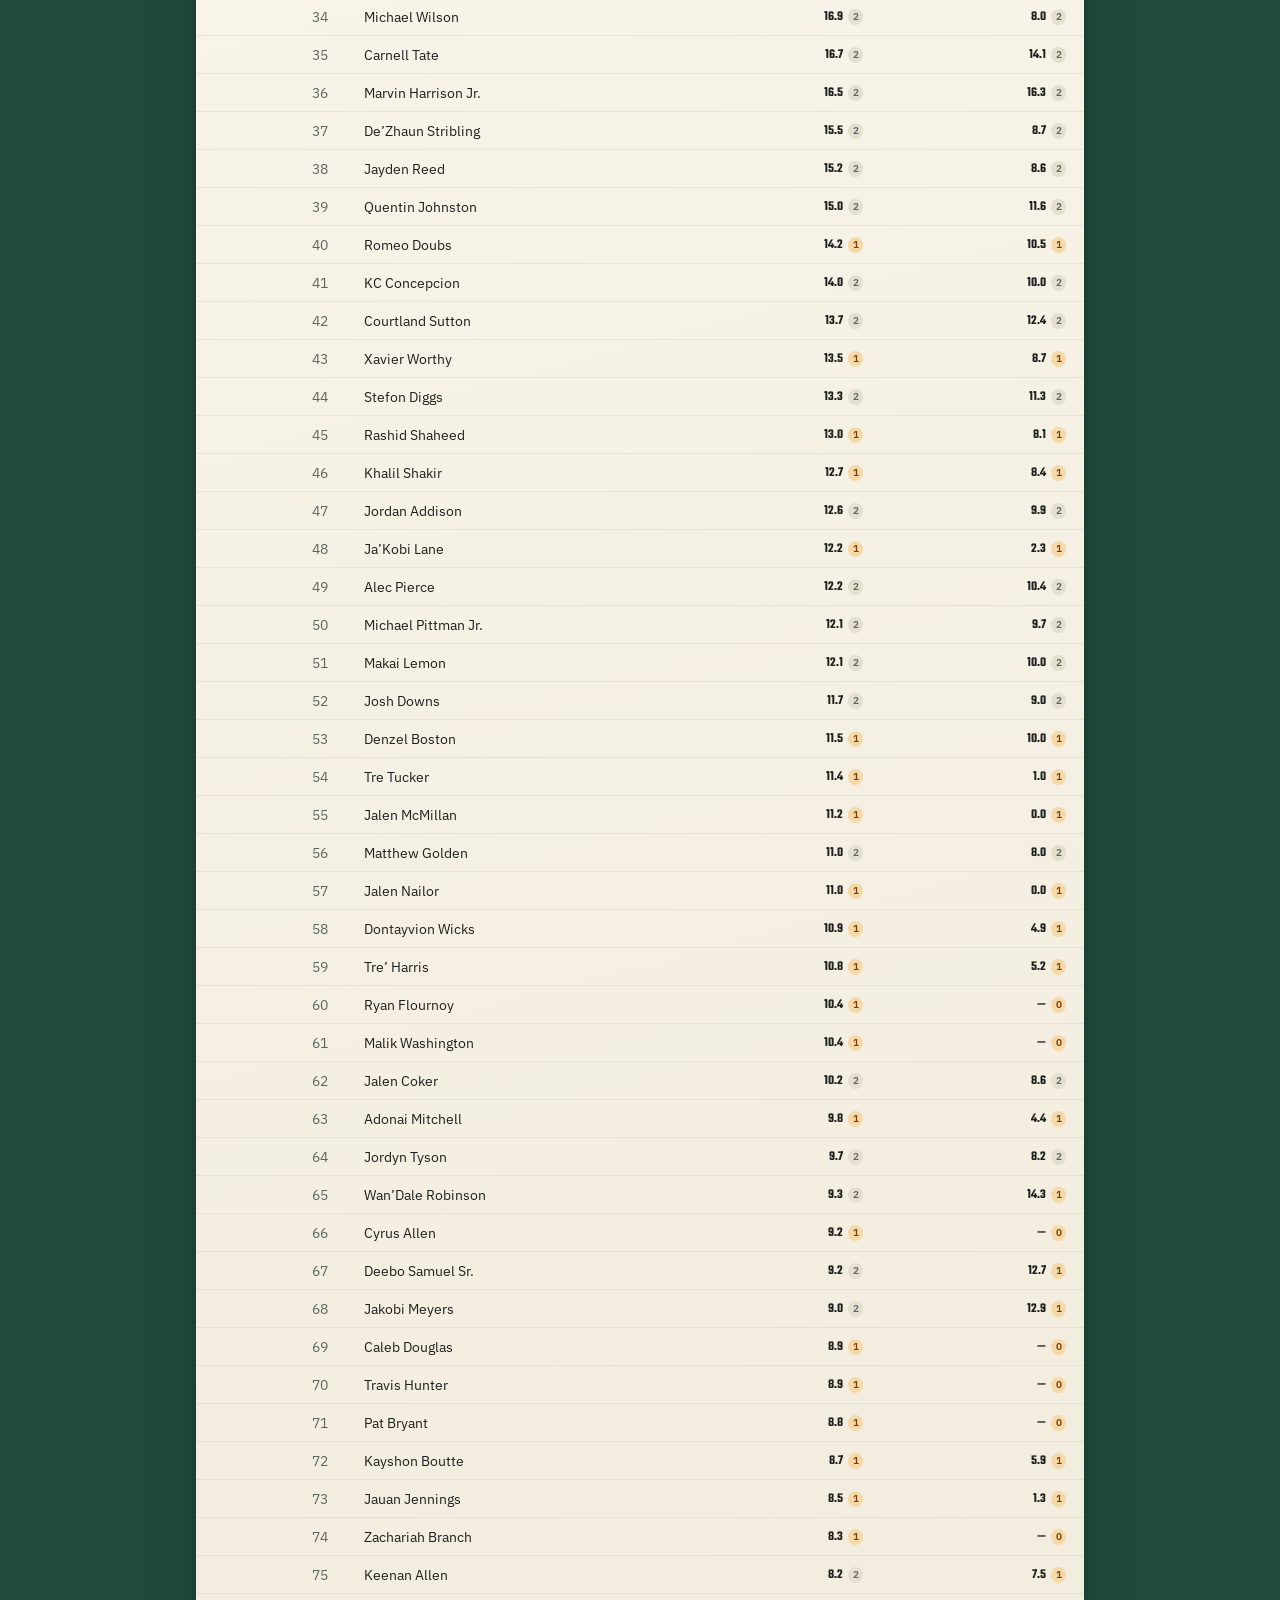
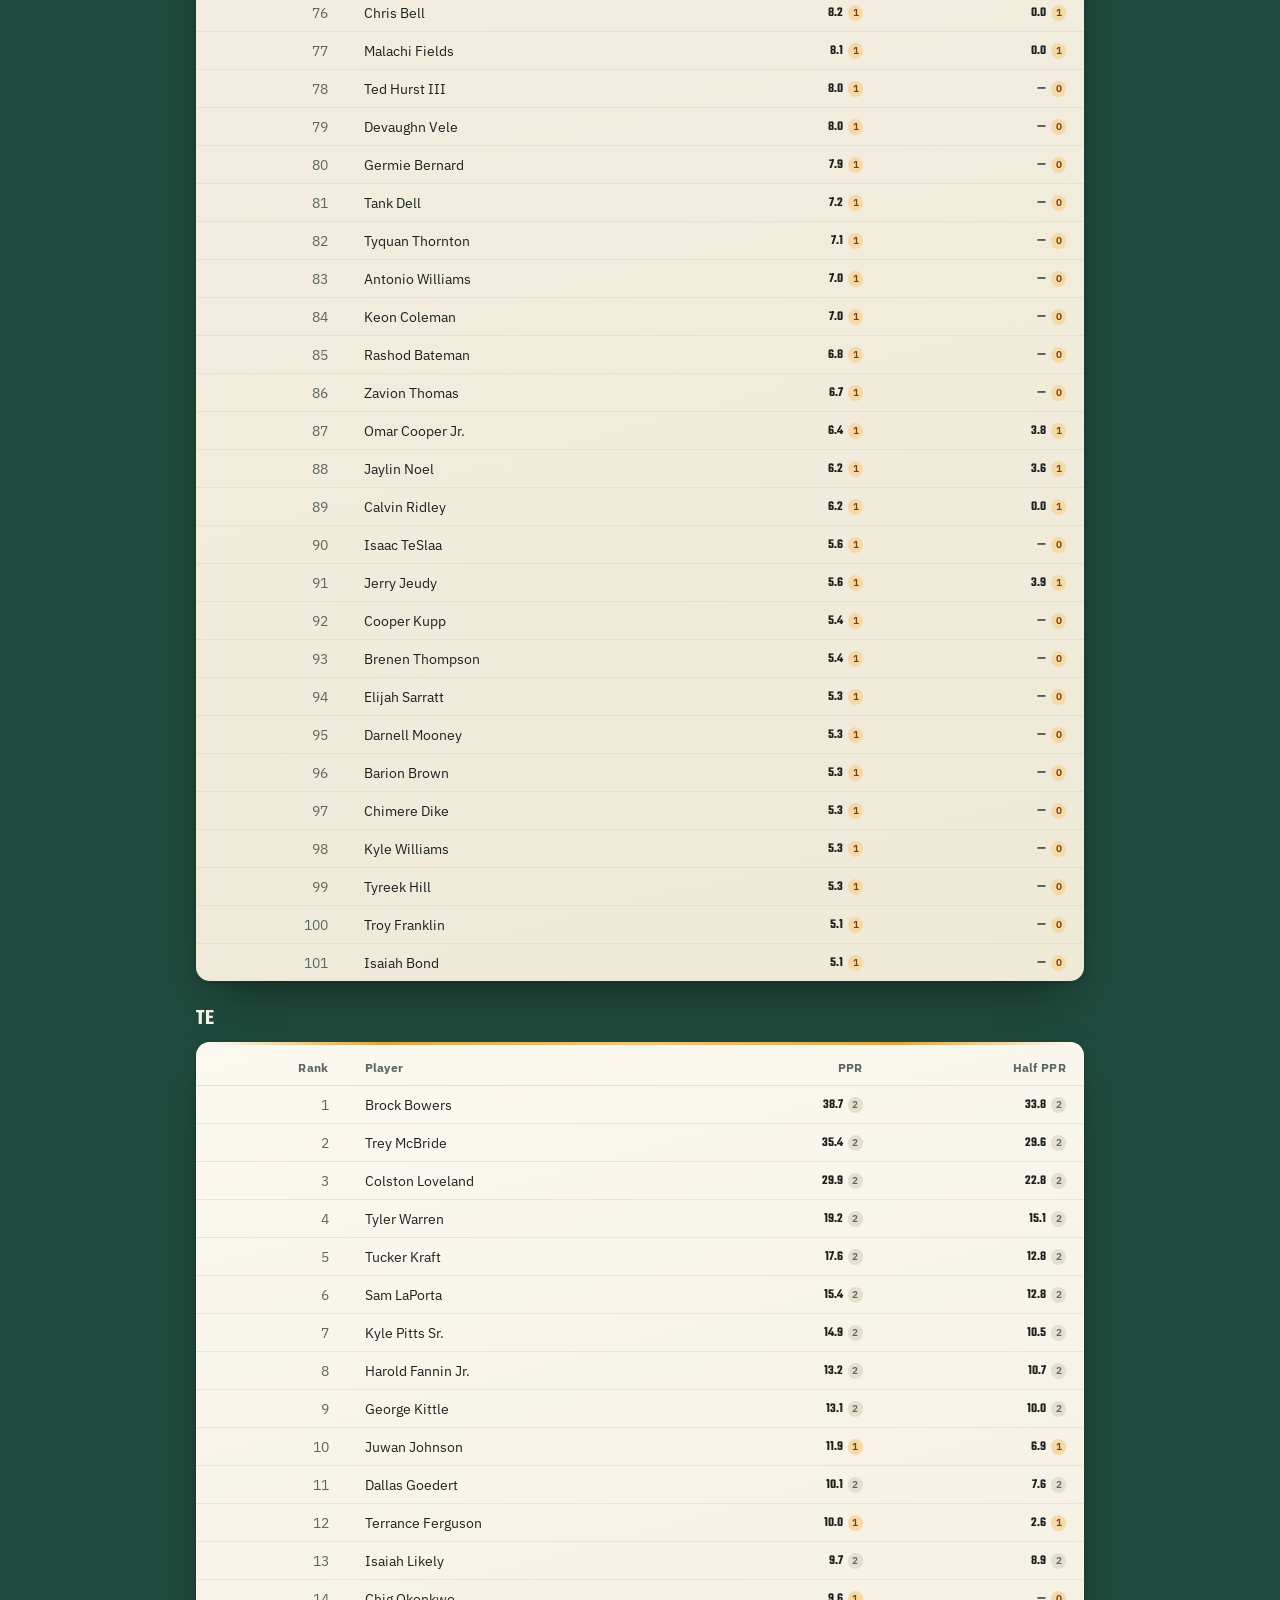
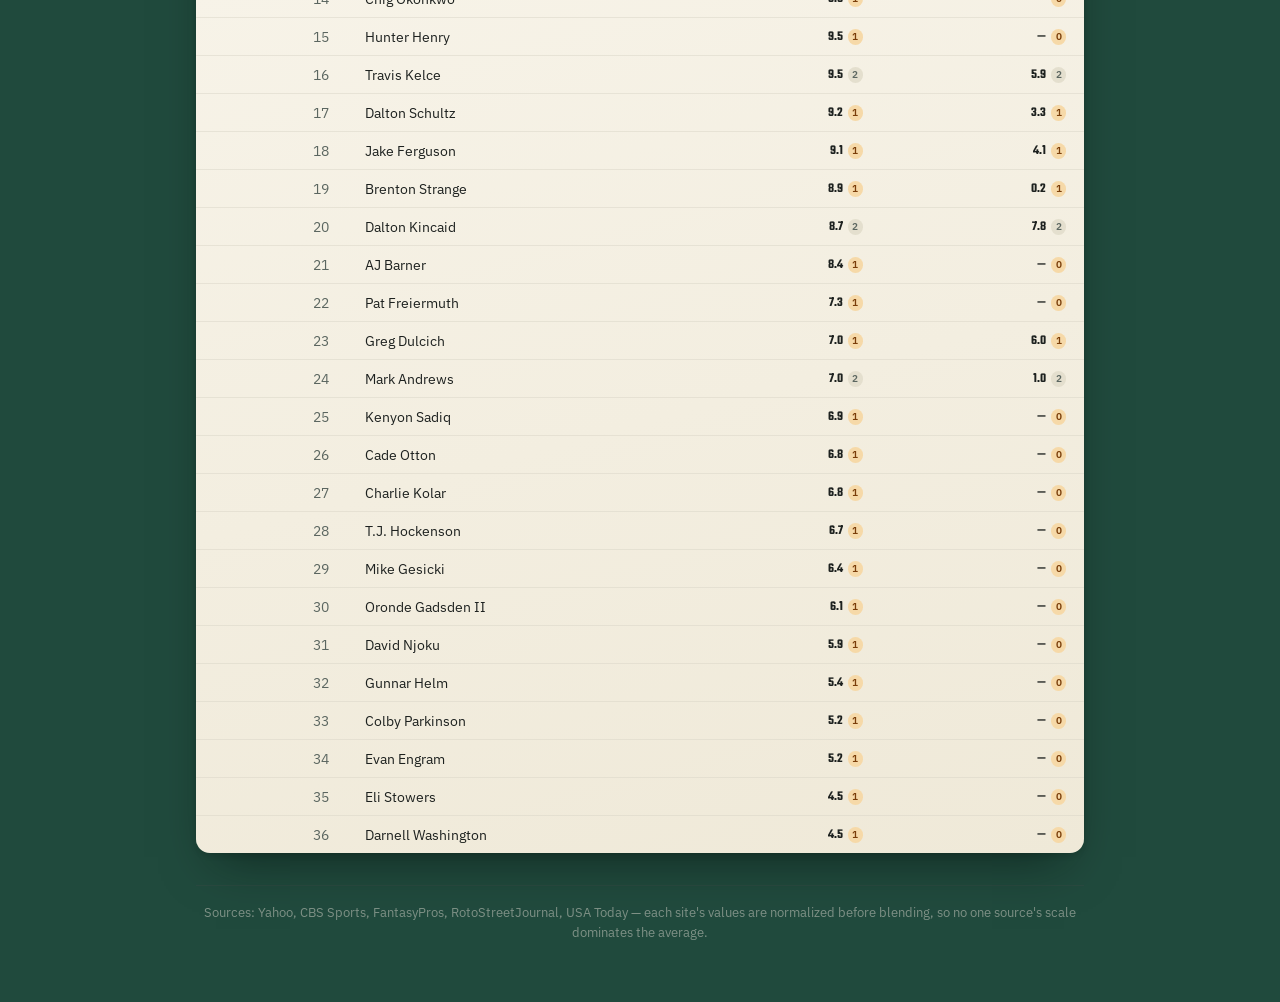
==== commit a6fe3a3a: "Relative source-count threshold (index.html) — fixed <=2 rule flagged 100% of RB/WR/TE in a thin wee" ====
--- a/index.html
+++ b/index.html
@@ -69,10 +69,32 @@
   return v == null ? '\u2014' : v.toFixed(1);
 }
 
-function fmtCell(val, src) {
+// How many sources actually contributed data this week, per format field —
+// taken as the max observed count across all players for that field. A
+// well-known player (Josh Allen, etc.) is essentially always covered by
+// every currently-live site, so the max observed is a reliable stand-in
+// for "how many sources exist this week," without needing data.js to carry
+// a separate explicit field for it.
+const MAX_SRC = {};
+['oneQBSrc','twoQBSrc','pprSrc','halfSrc'].forEach(field => {
+  MAX_SRC[field] = PLAYERS.reduce((m, p) => Math.max(m, p[field] || 0), 0);
+});
+
+function fmtCell(val, src, srcField) {
   const valStr = fmtVal(val);
   if (src == null) return valStr;
-  const low = src <= 2;
+  // Relative threshold, not a fixed "<=2" — a fixed rule was calibrated for
+  // a normal 5-source week. In a week with only 3 sources live at all,
+  // "2 of 3" is actually the best coverage possible, but a fixed rule
+  // flagged it the same as a genuinely thin "2 of 5" — found on the real
+  // first production week, where this made literally every RB/WR/TE show
+  // the same flag with no exceptions, so it stopped meaning anything.
+  // Reduces to the exact same "<=2" behavior in a normal 5-source week —
+  // this is a generalization, not a different rule. A bare single source
+  // is always flagged regardless of the ratio (never really "consolidated"
+  // no matter how few sites exist this week overall).
+  const maxAvail = MAX_SRC[srcField] || 5;
+  const low = src === 1 || src / maxAvail < 0.6;
   const cls = low ? 'src-badge src-badge-low' : 'src-badge';
   const tip = low
     ? src + ' source' + (src===1?'':'s') + ' — not really a consolidated number at this point, treat with extra caution'
@@ -91,8 +113,8 @@
       '<tr>' +
         '<td class="num rank-num">' + p.rank + '</td>' +
         '<td>' + p.name + '</td>' +
-        '<td class="num rank-value">' + fmtCell(p[sec.fmt1], p[sec.fmt1Src]) + '</td>' +
-        '<td class="num rank-value">' + fmtCell(p[sec.fmt2], p[sec.fmt2Src]) + '</td>' +
+        '<td class="num rank-value">' + fmtCell(p[sec.fmt1], p[sec.fmt1Src], sec.fmt1Src) + '</td>' +
+        '<td class="num rank-value">' + fmtCell(p[sec.fmt2], p[sec.fmt2Src], sec.fmt2Src) + '</td>' +
       '</tr>'
     ).join('');
     return (
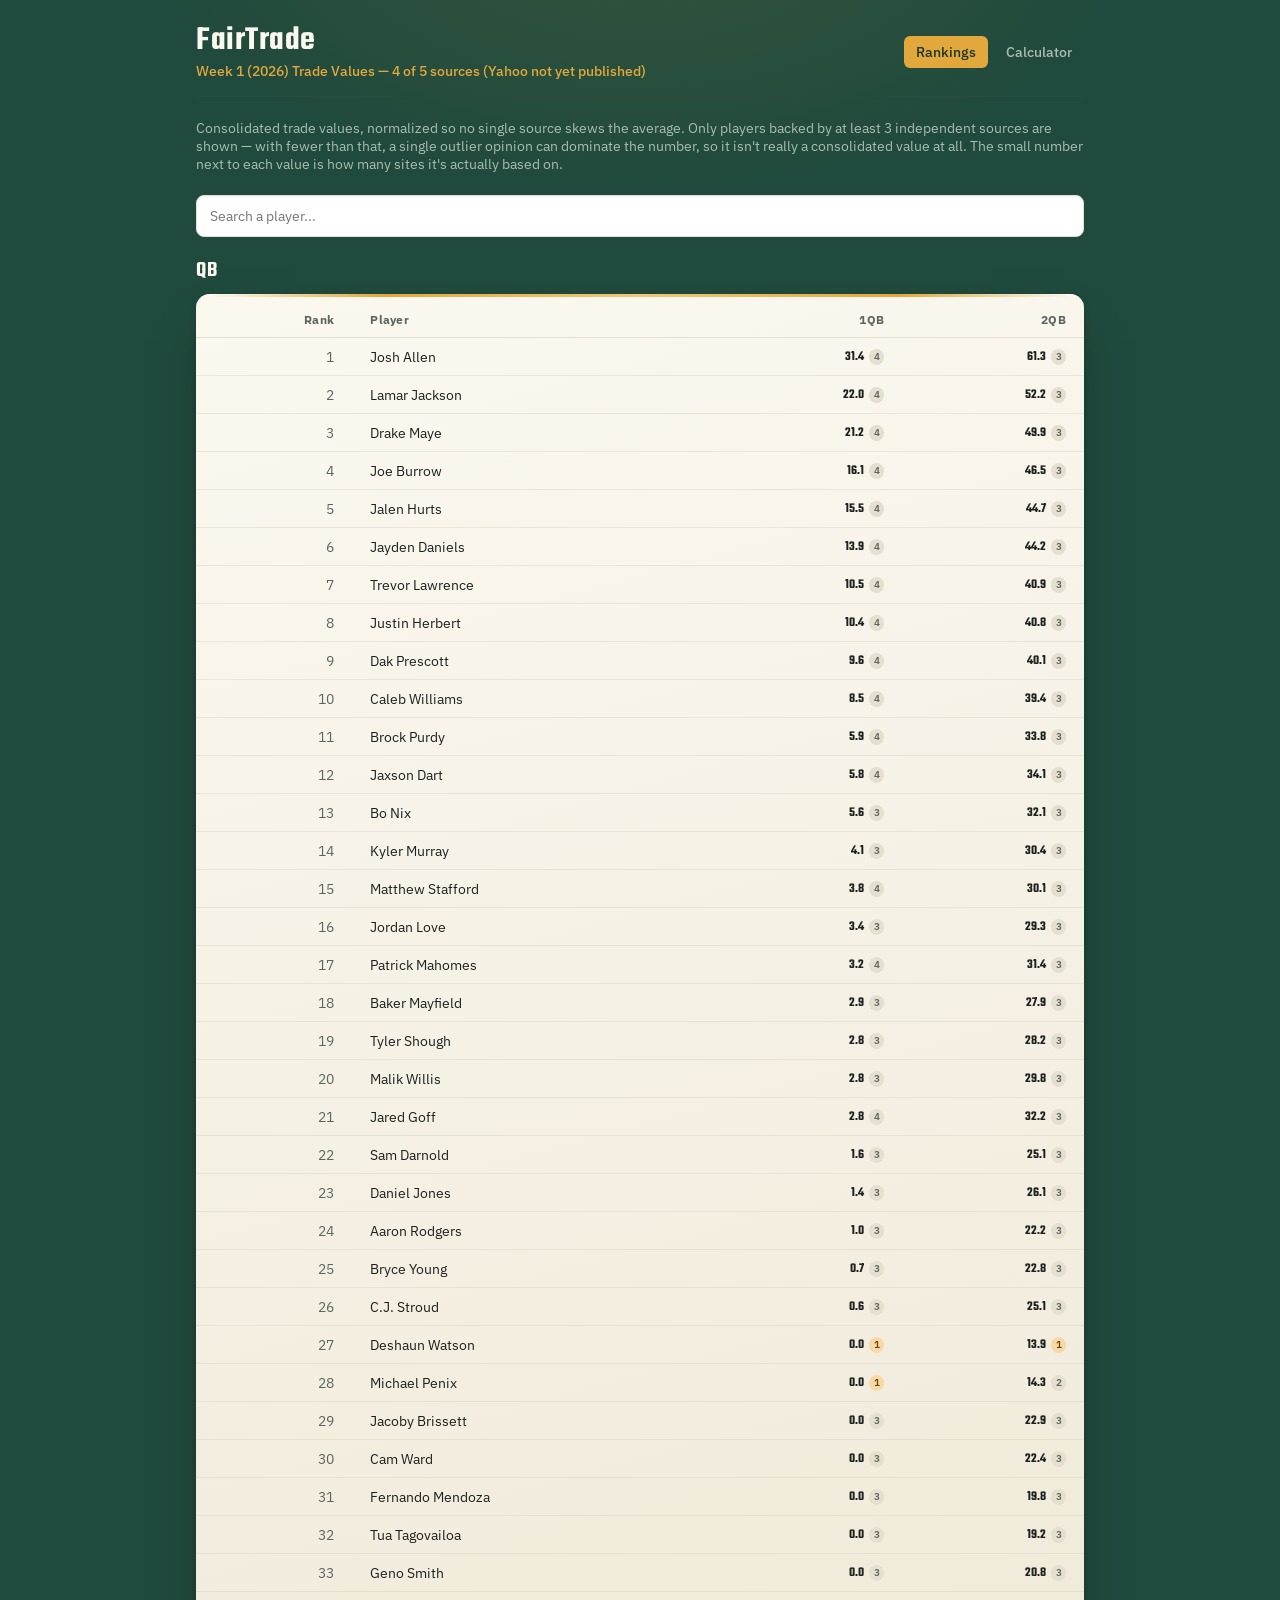
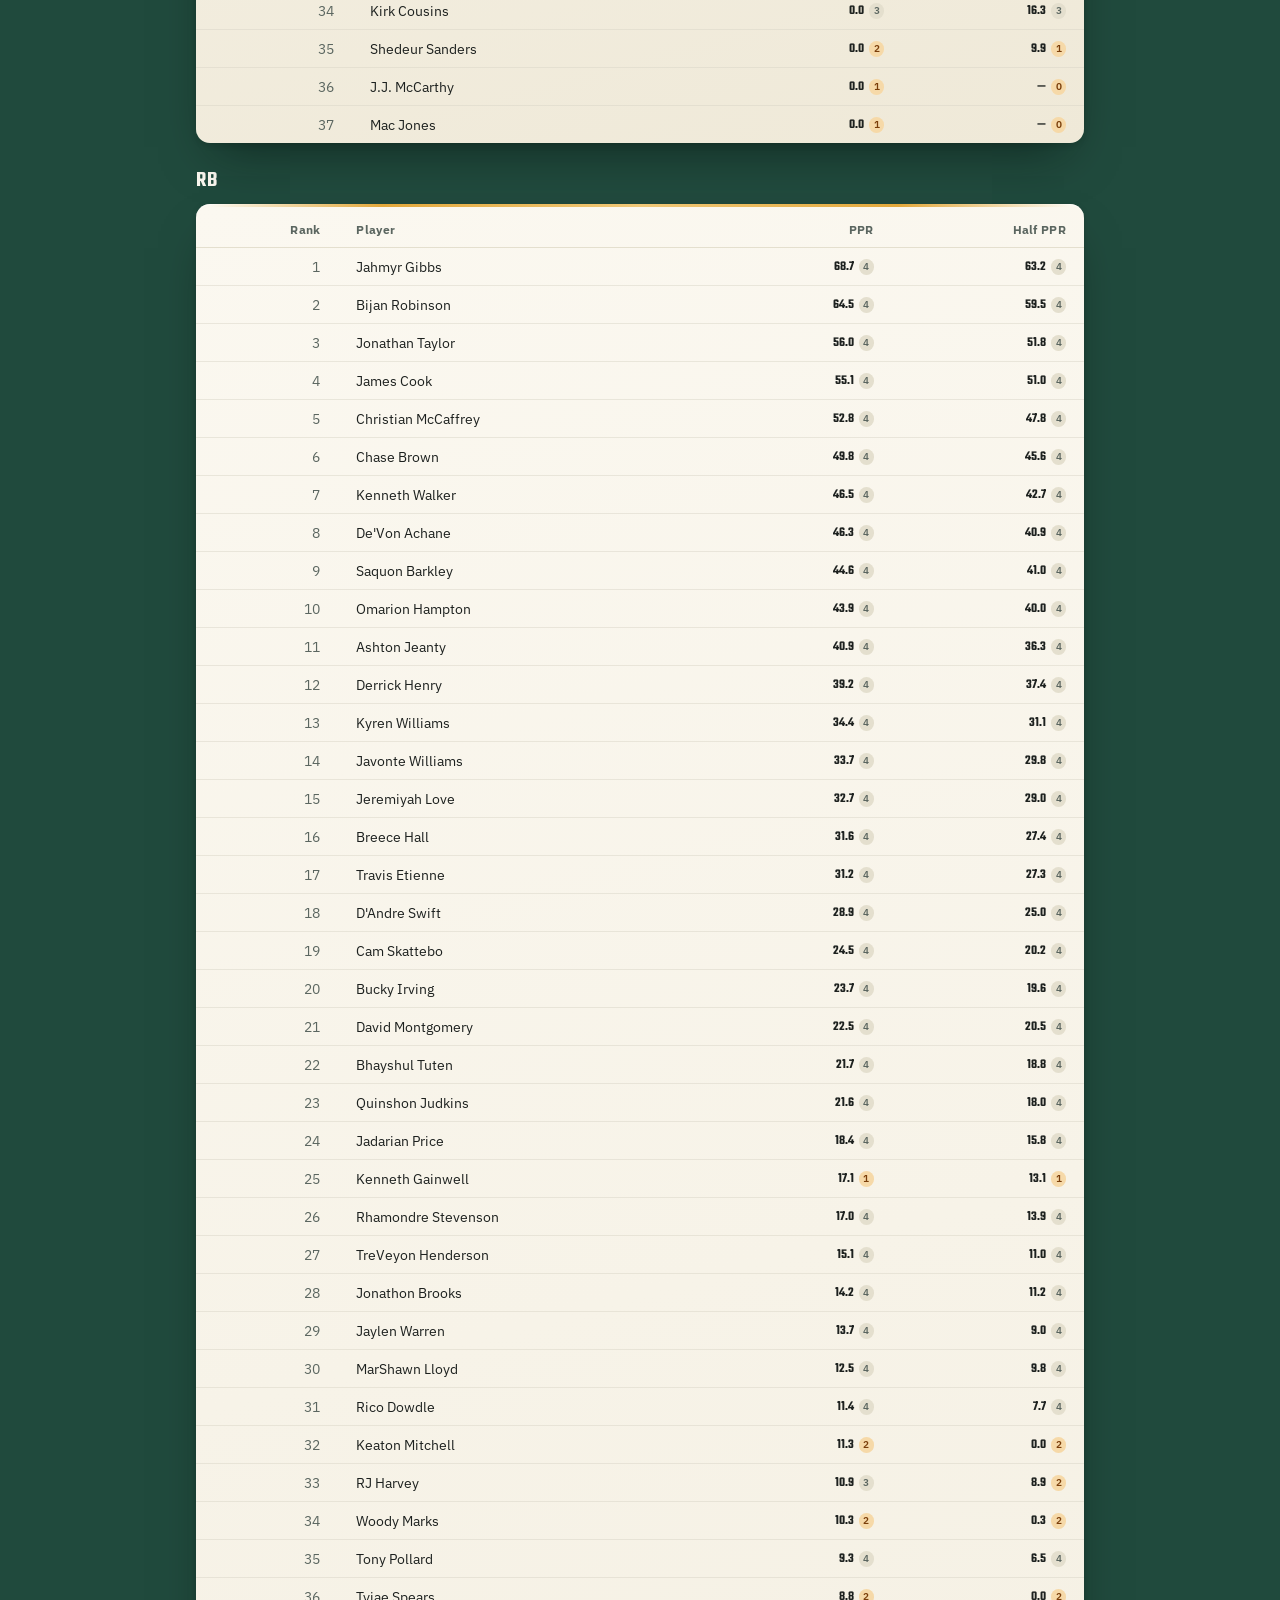
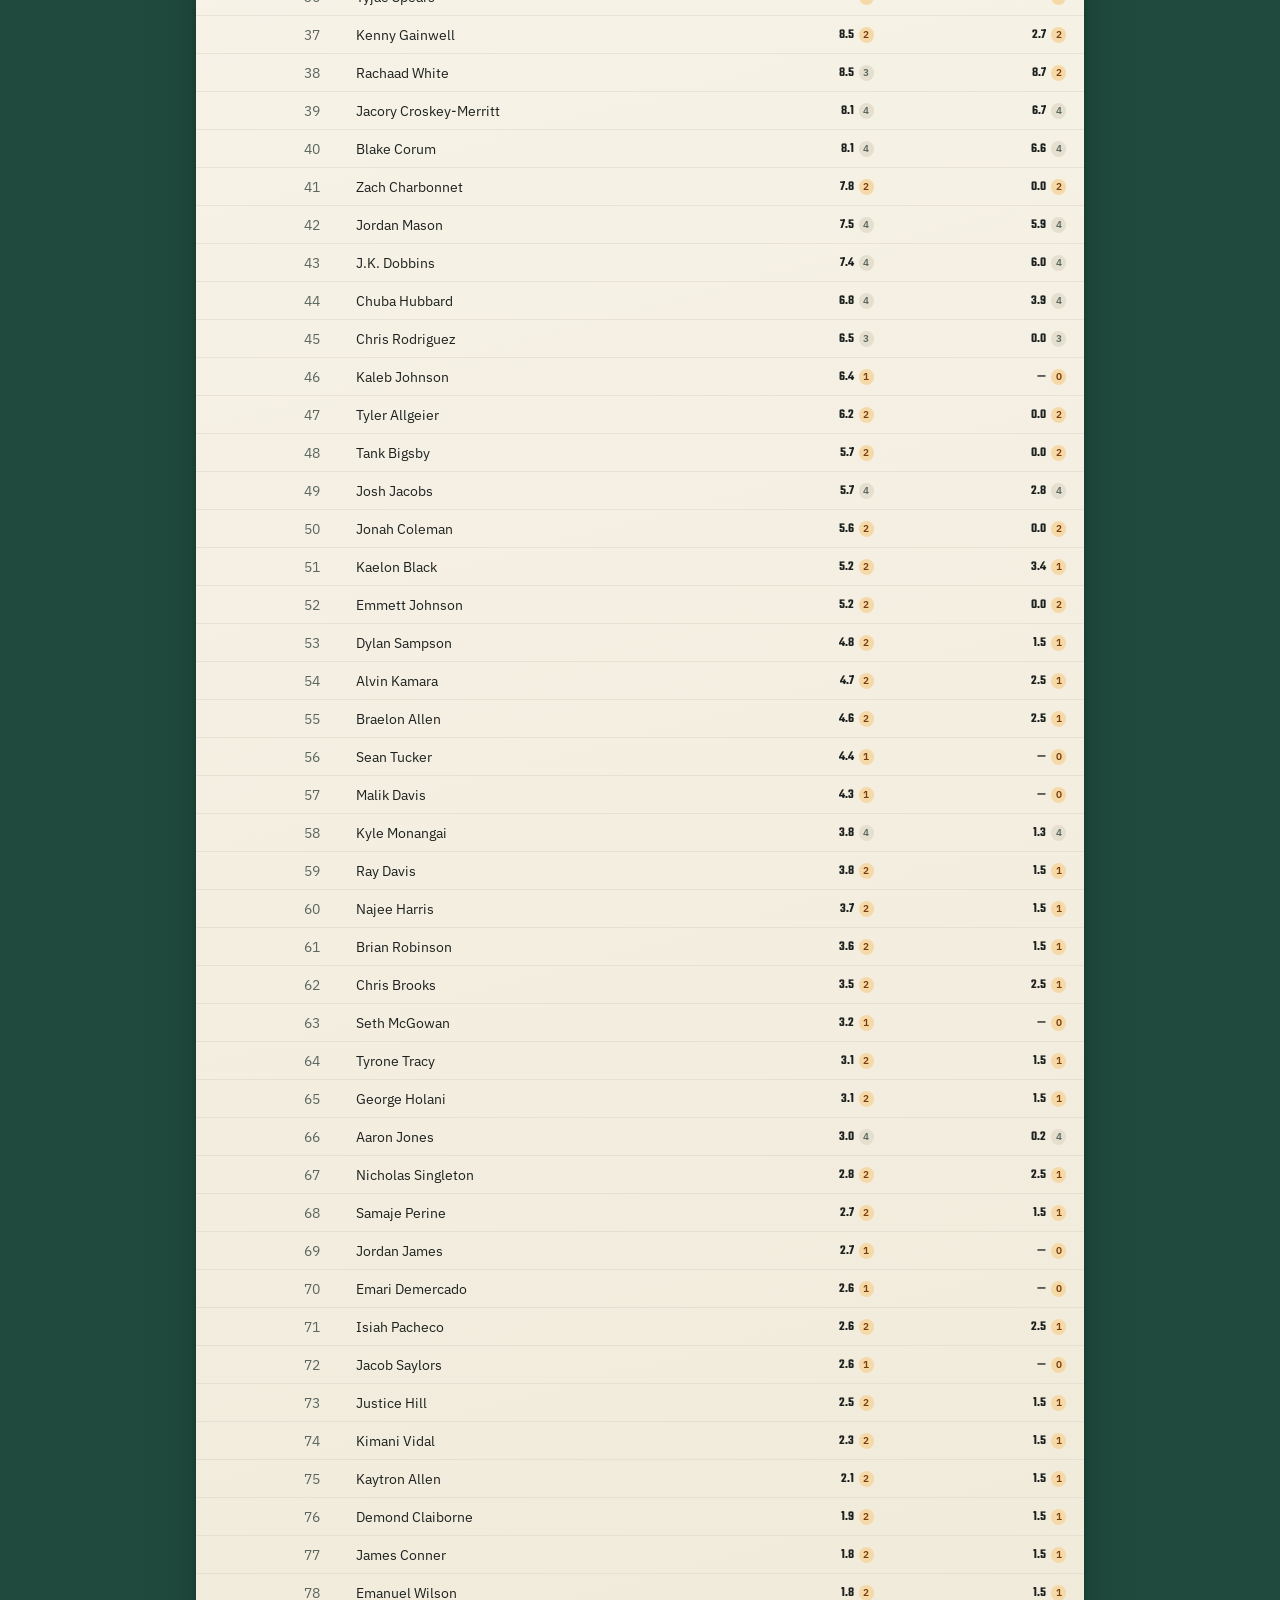
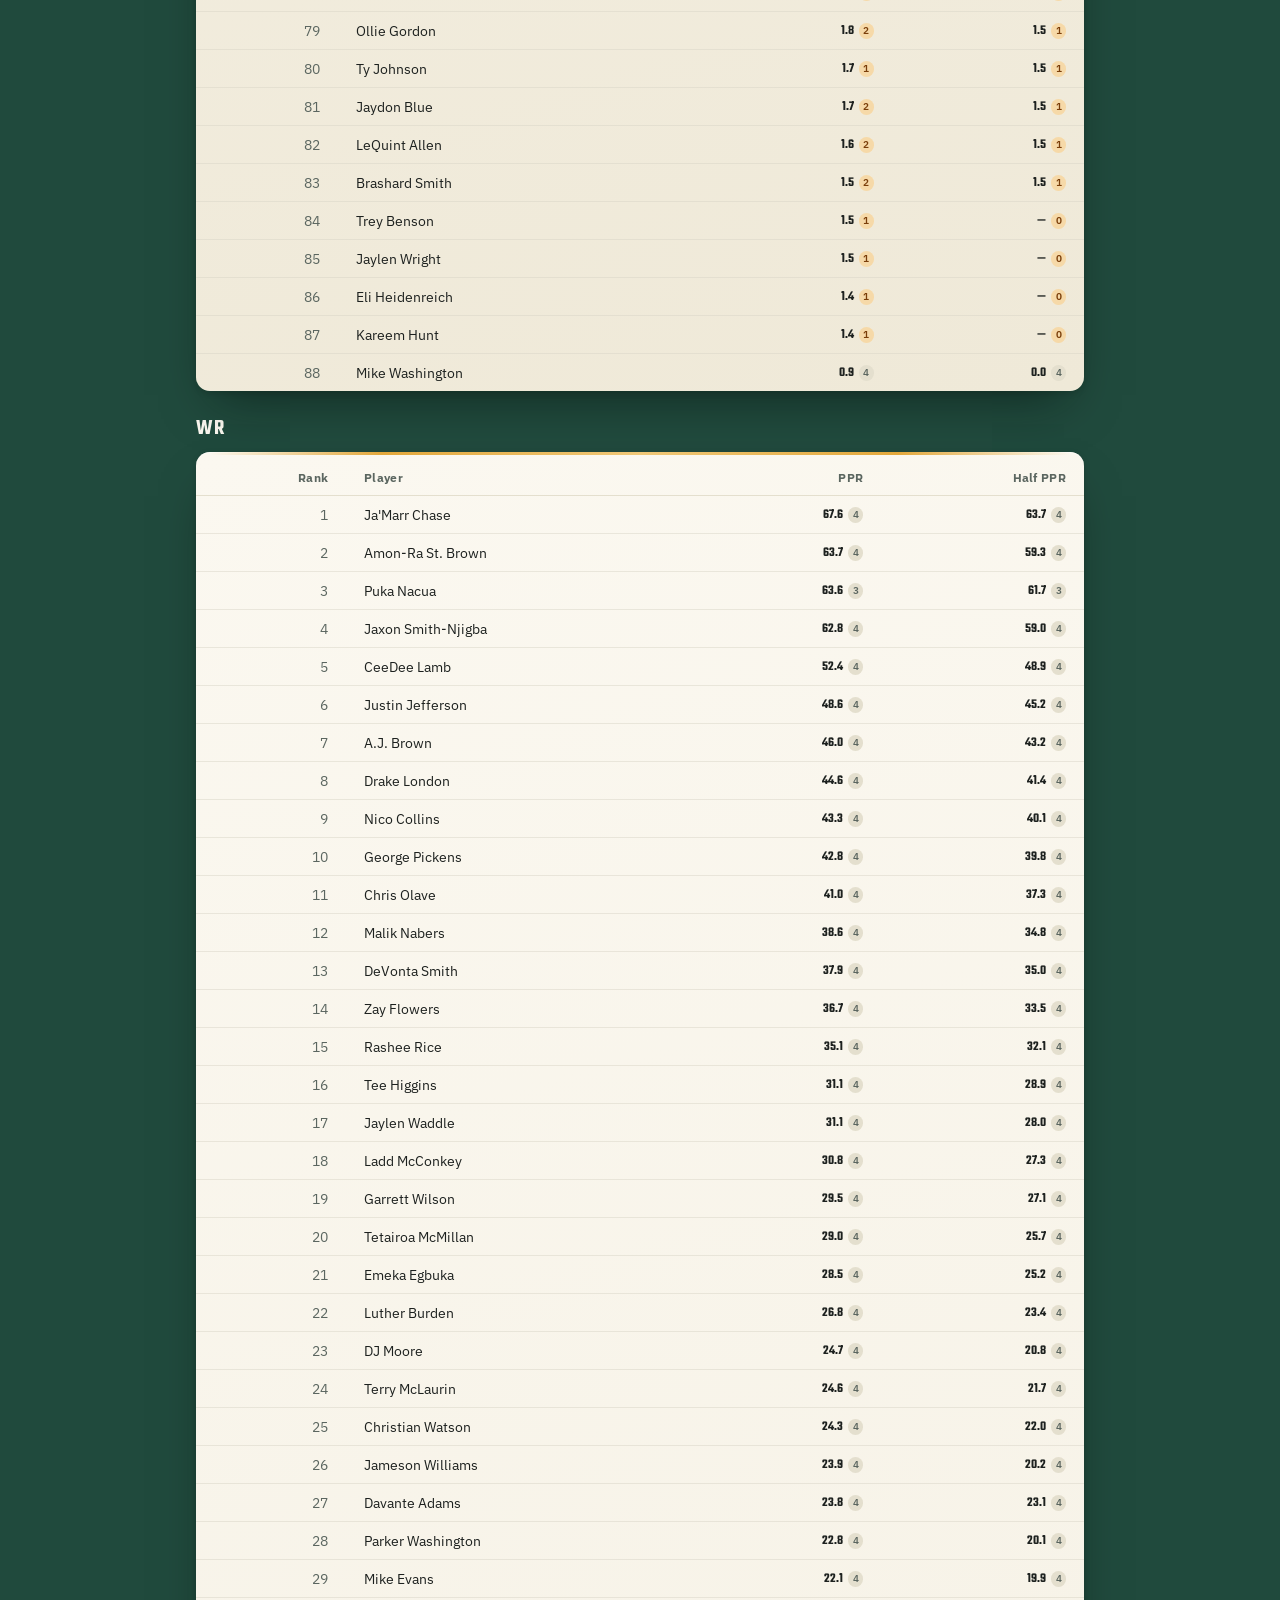
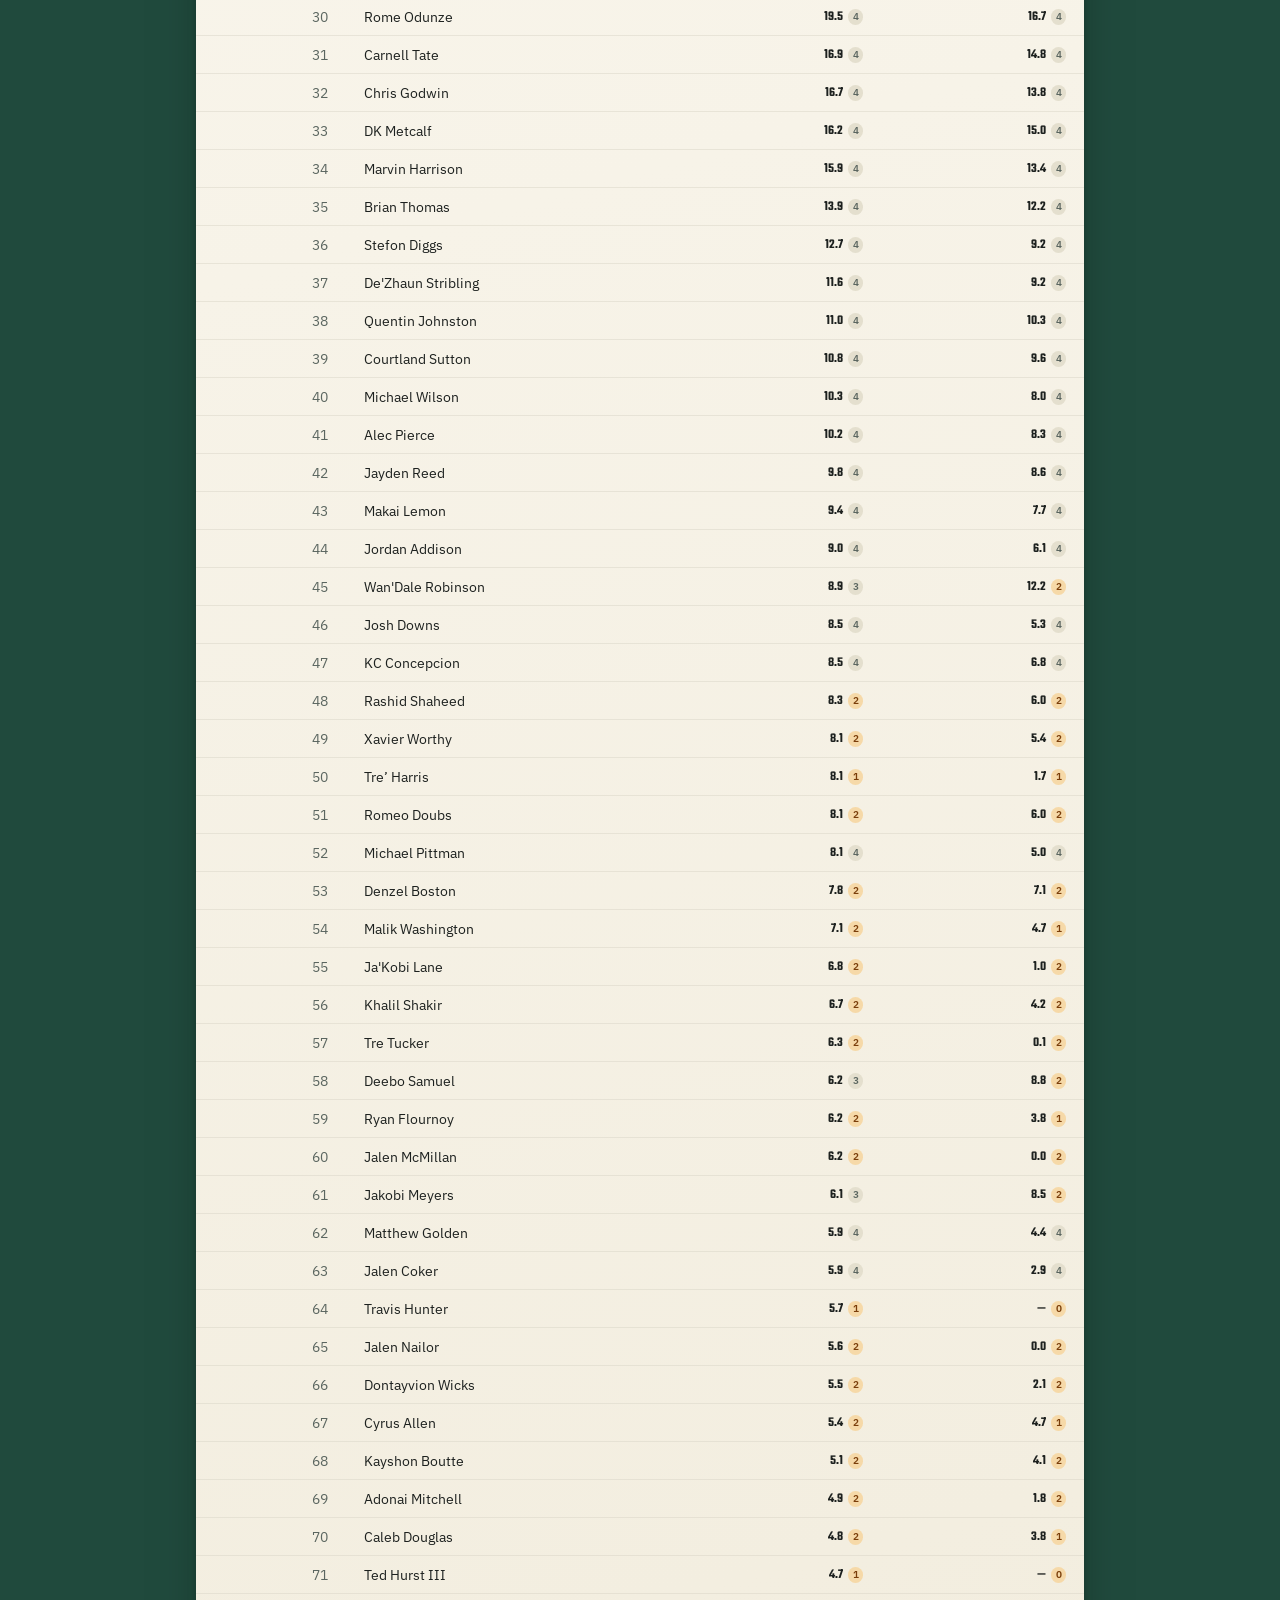
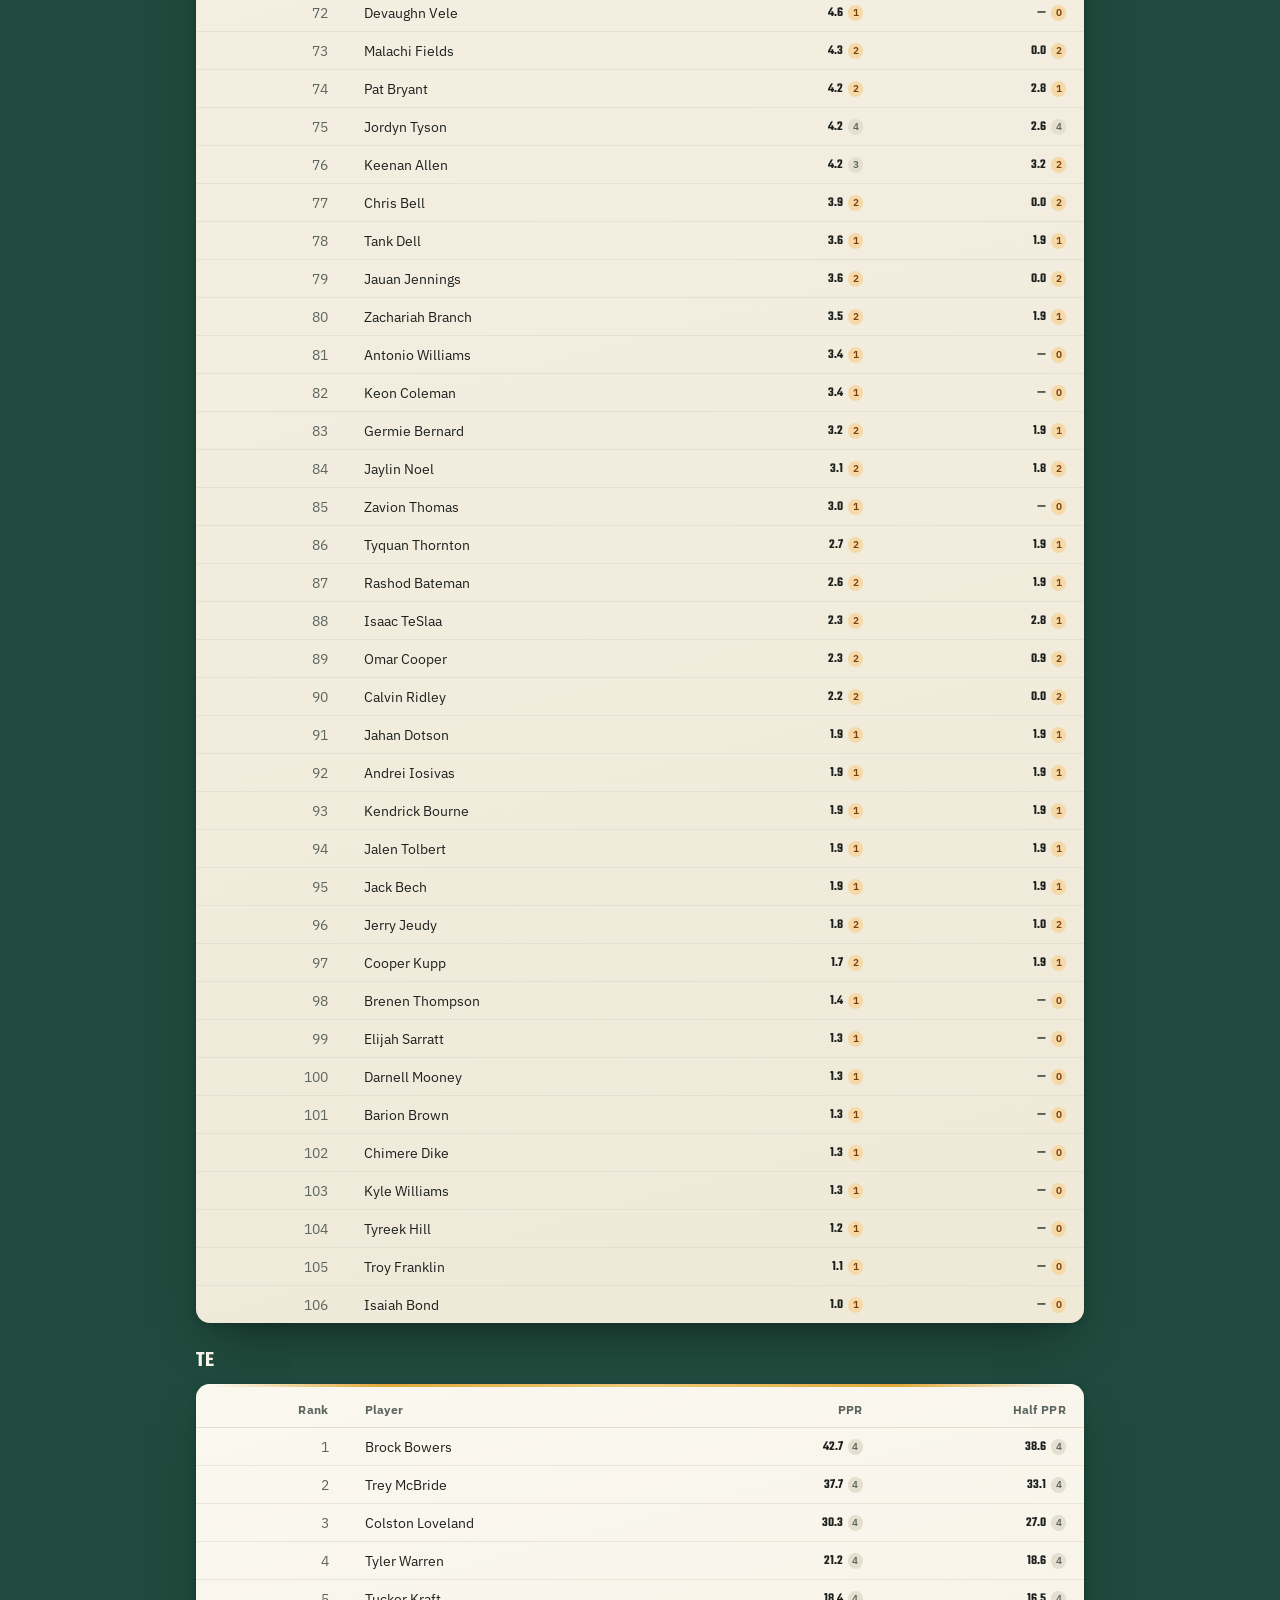
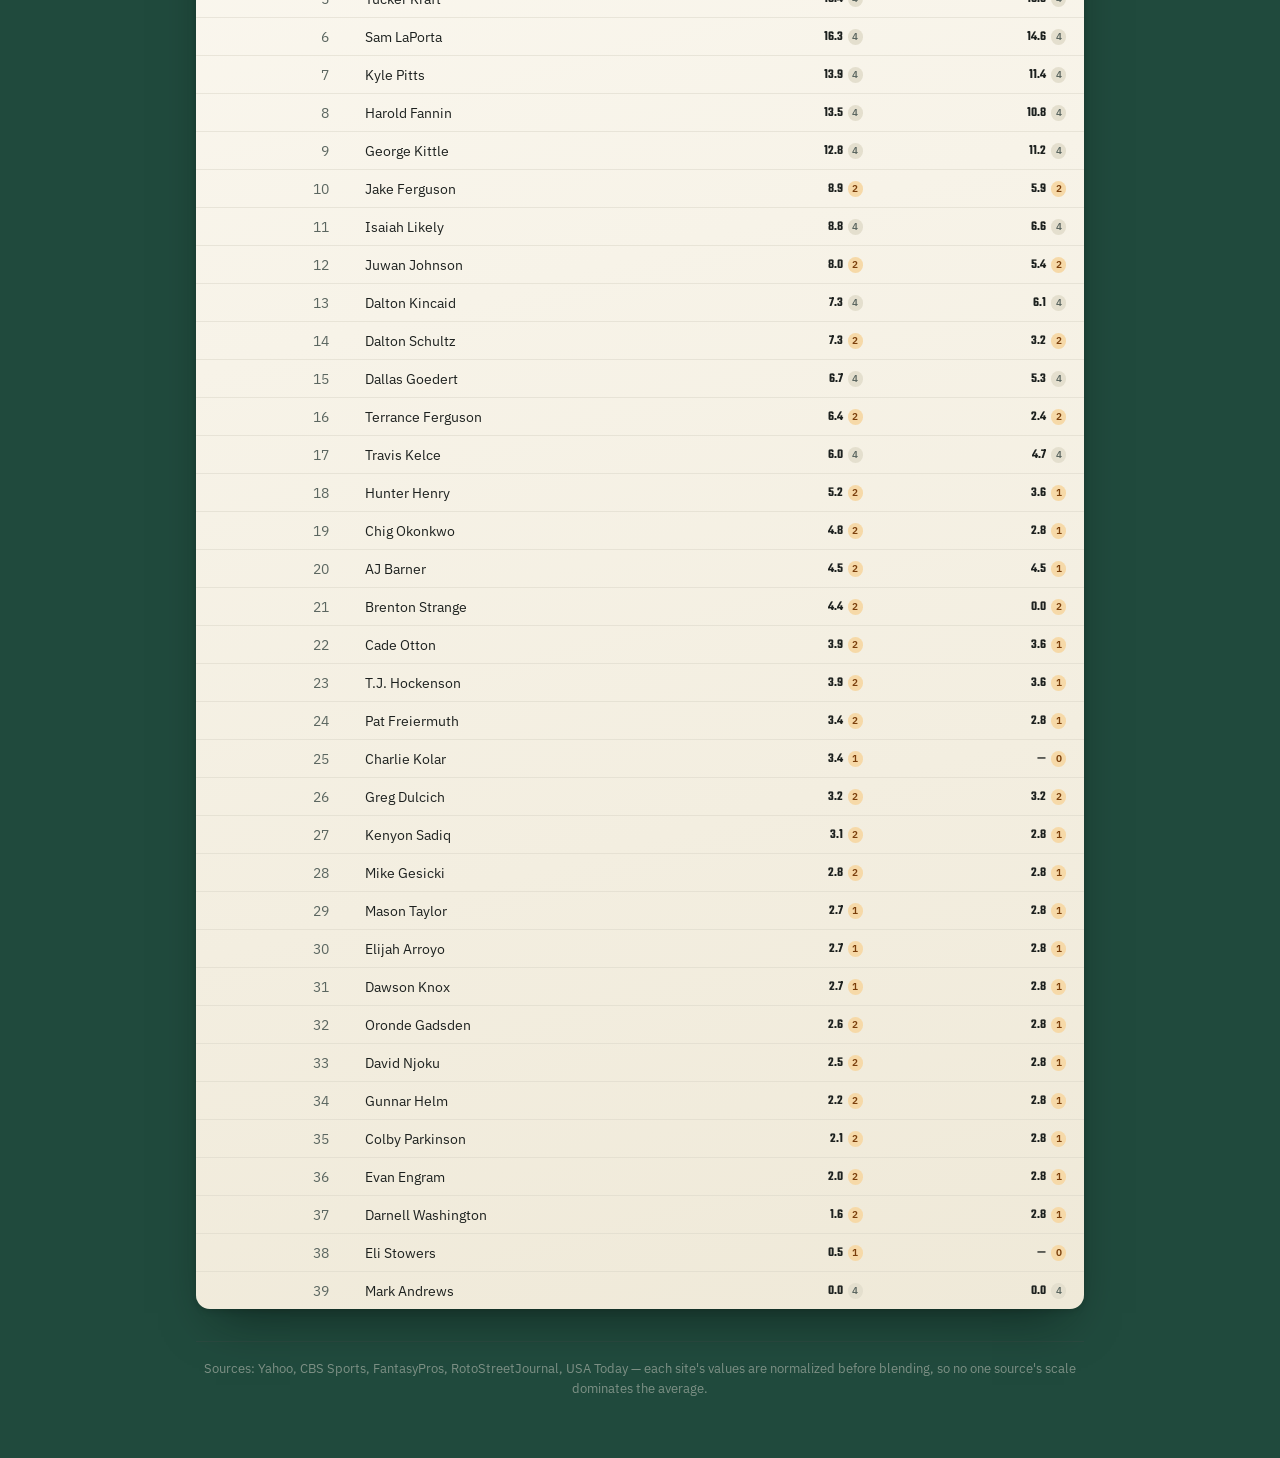
==== commit 0e30bb05: "Remove players with <=2 sources entirely, not just flag (index.html)" ====
--- a/index.html
+++ b/index.html
@@ -29,9 +29,9 @@
   </header>
 
   <p class="subhead">Consolidated trade values, normalized so no single source skews the average.
-  The small number next to each value is how many sites it's based on. With 5, one outlier
-  opinion gets balanced out by the rest; with <span class="src-badge src-badge-low" style="position:static;">2</span> or fewer, there's little to balance it against —
-  treat those with extra caution, since it isn't really a consolidated number at that point, just one or two sites' opinions that could easily be skewing it.</p>
+  Only players backed by at least 3 independent sources are shown — with fewer than that, a
+  single outlier opinion can dominate the number, so it isn't really a consolidated value at all.
+  The small number next to each value is how many sites it's actually based on.</p>
 
   <div class="rank-controls-top">
     <input class="search-input" id="search" type="text" placeholder="Search a player...">
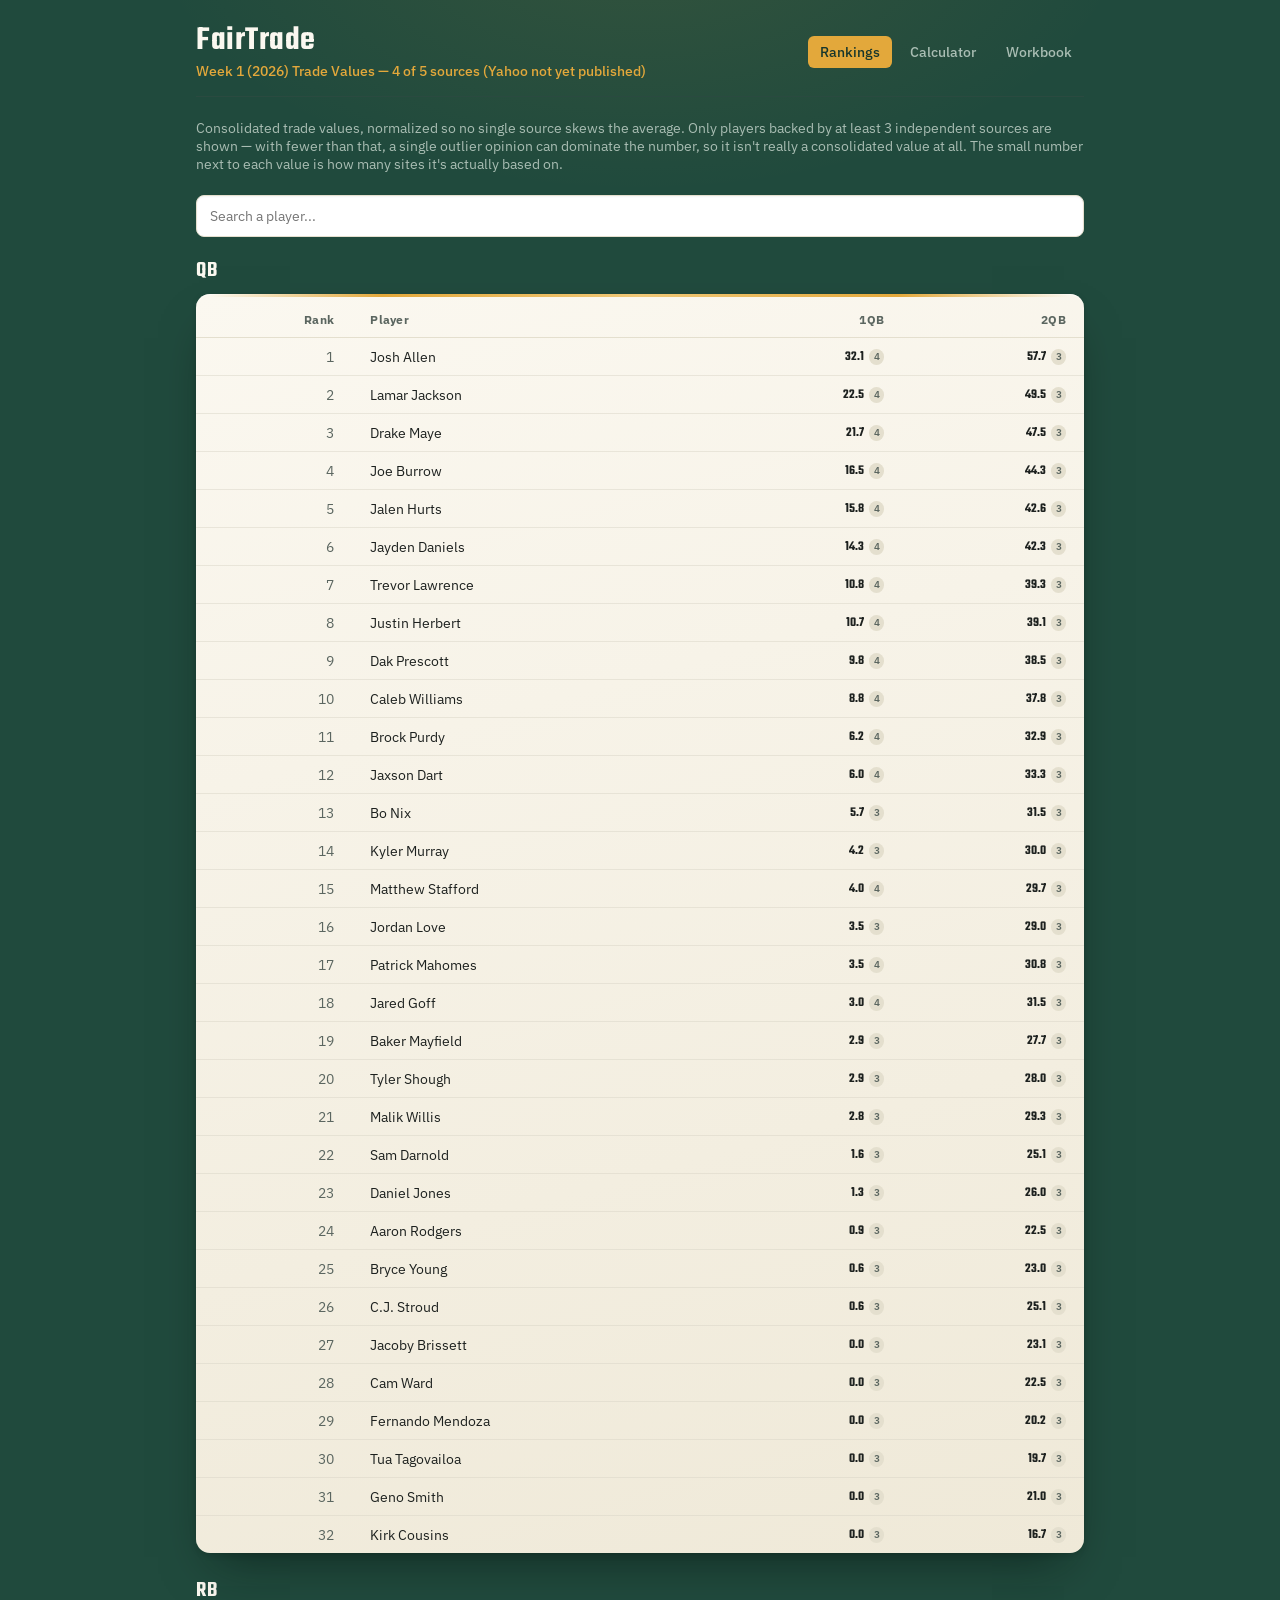
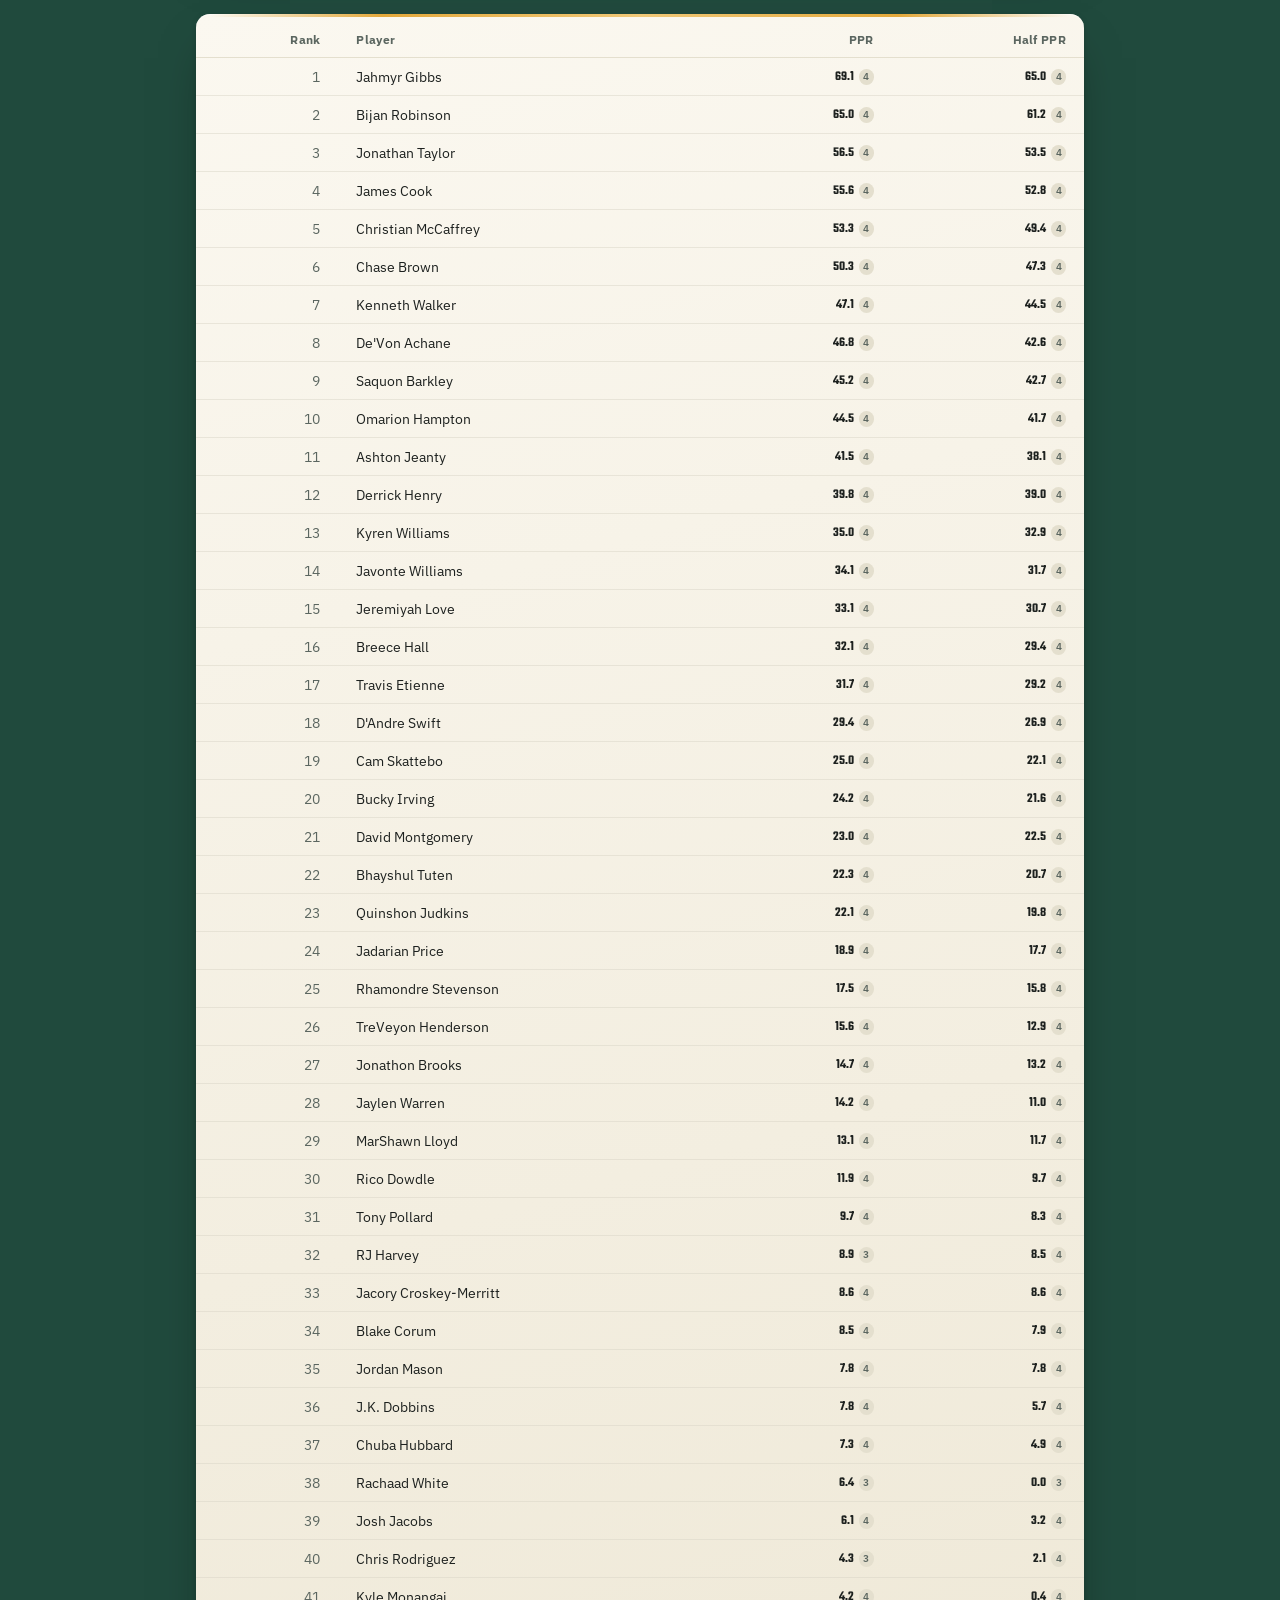
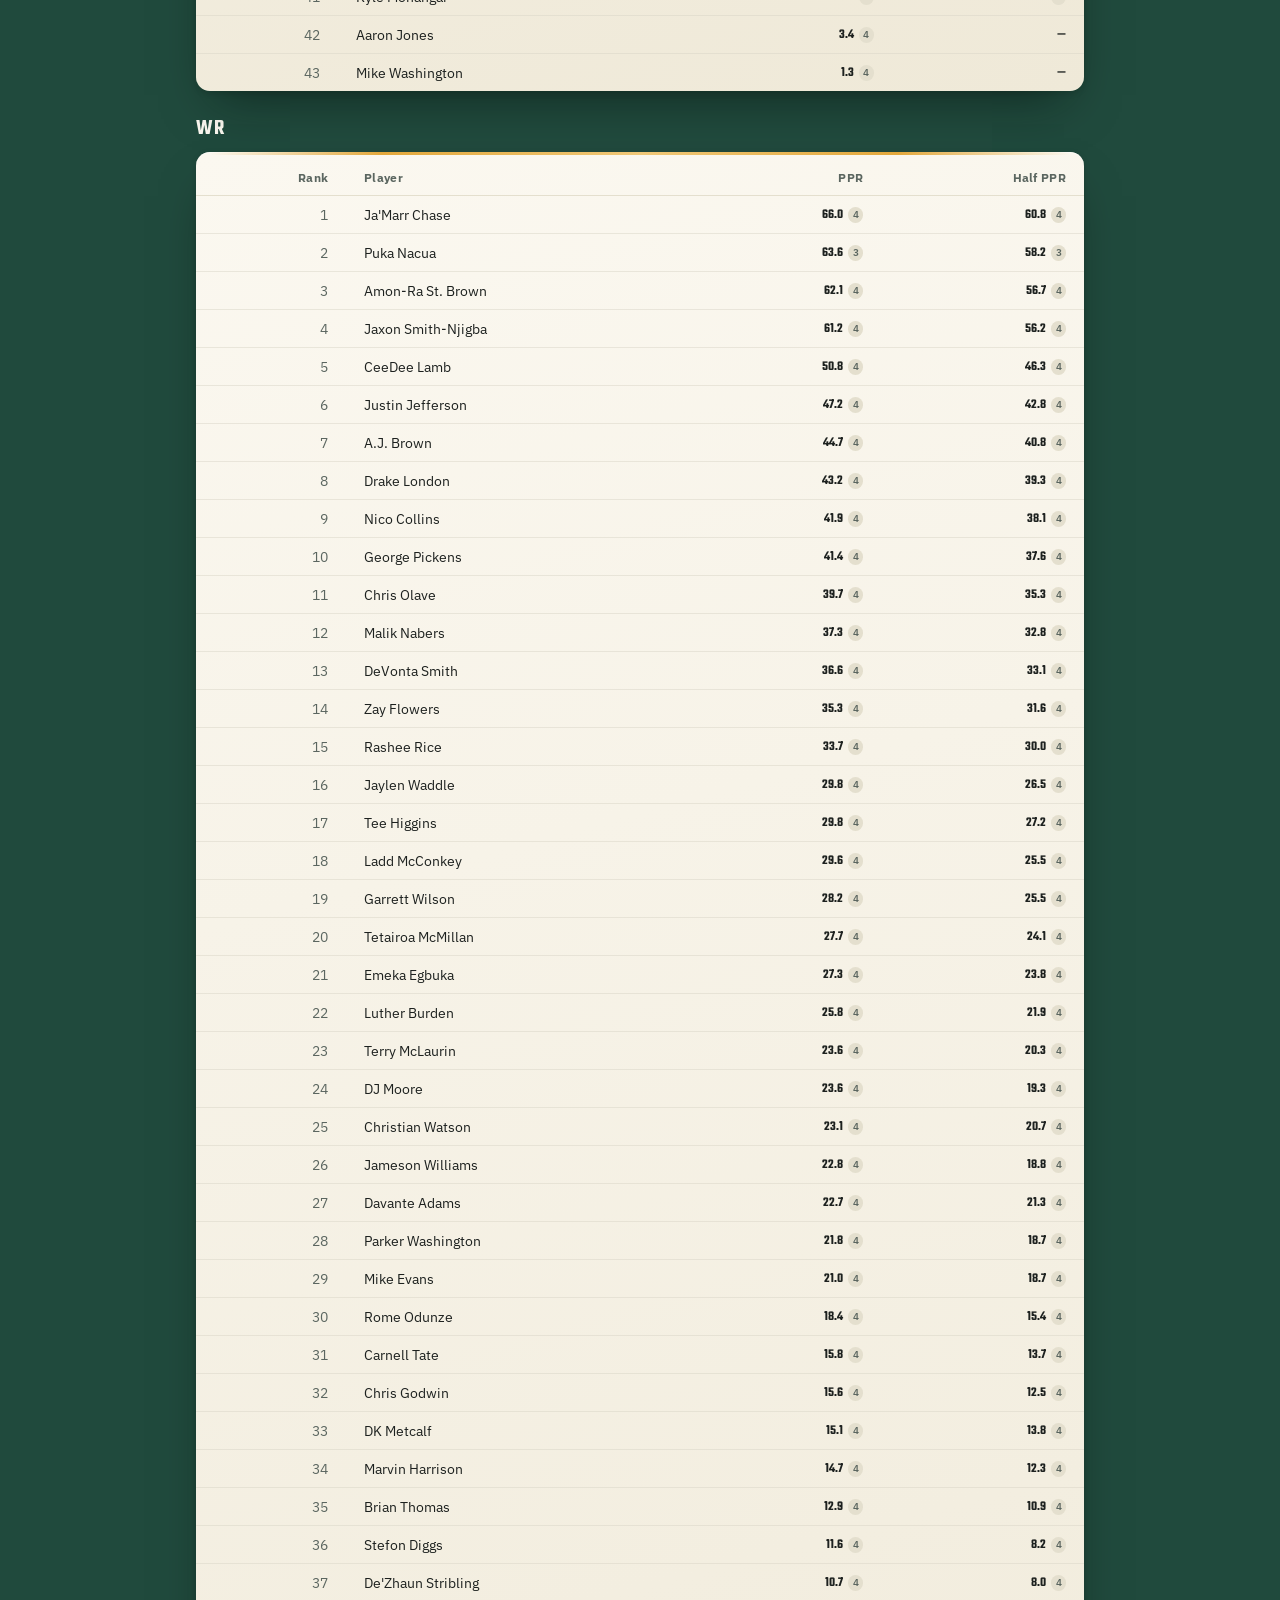
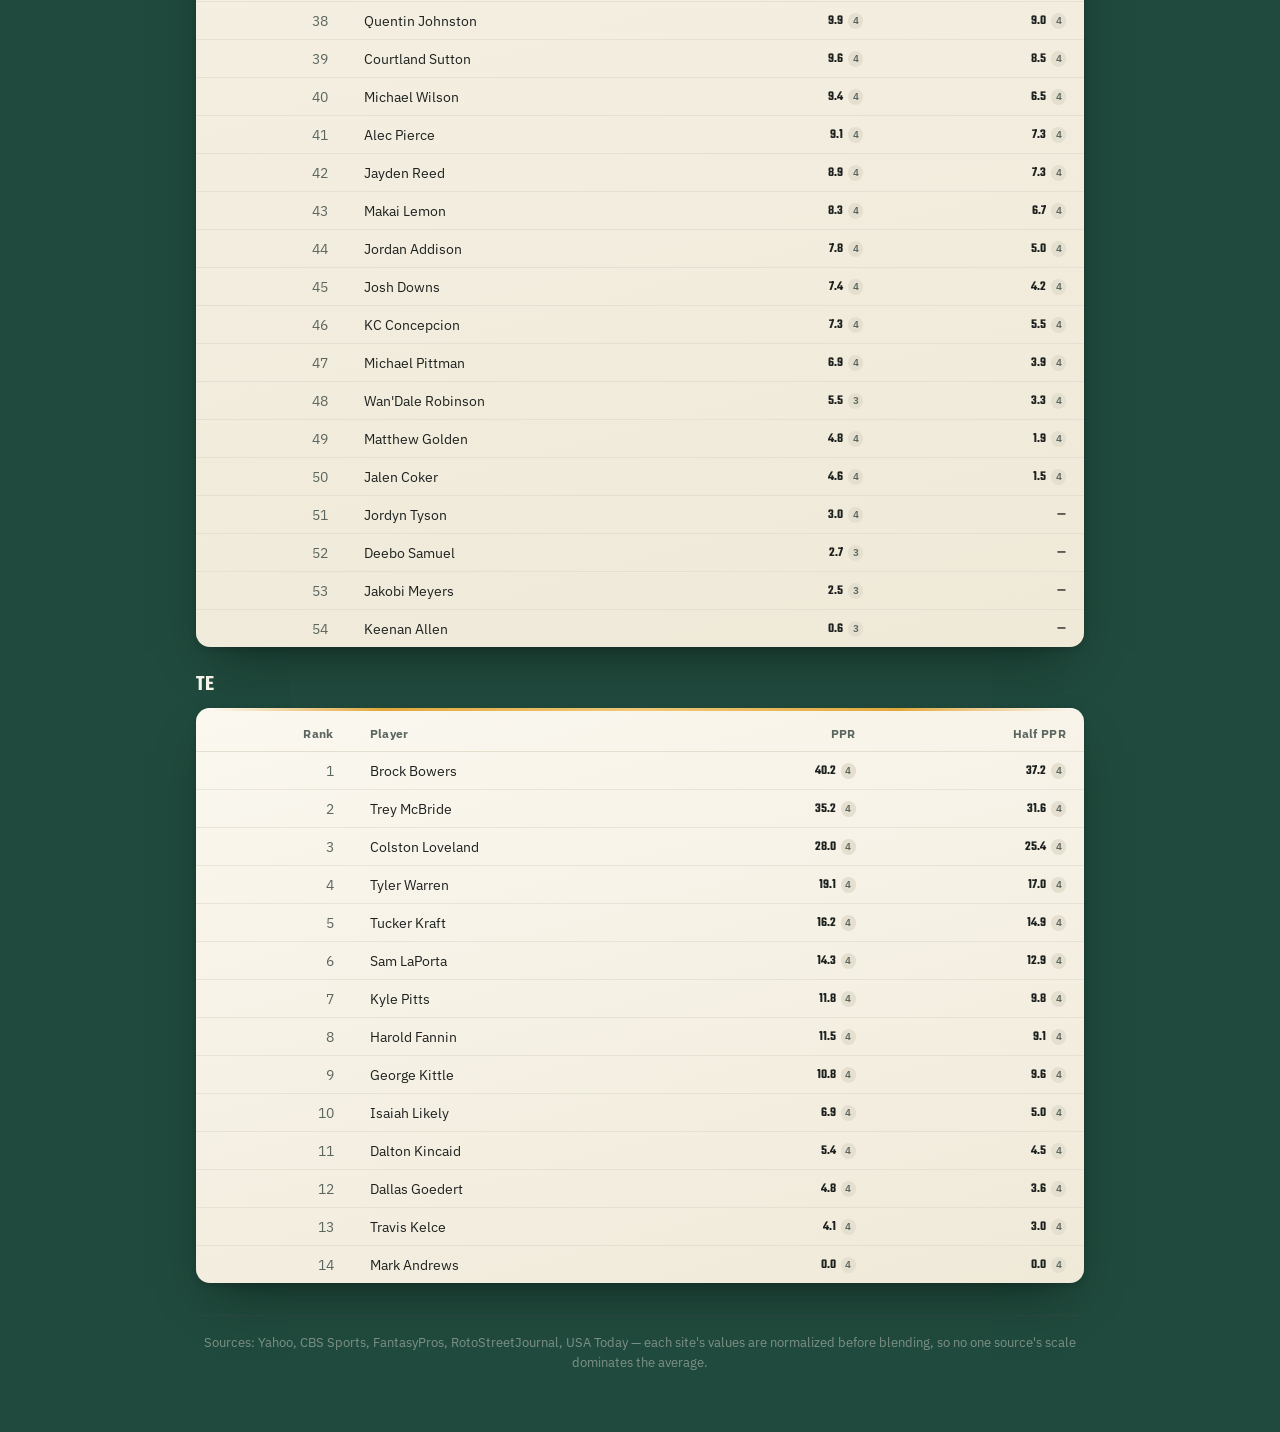
==== commit b59fb67d: "Add embedded workbook viewer (index.html)" ====
--- a/index.html
+++ b/index.html
@@ -25,6 +25,7 @@
     <nav class="site-nav">
       <a href="index.html" class="active">Rankings</a>
       <a href="calculator.html">Calculator</a>
+      <a href="workbook.html">Workbook</a>
     </nav>
   </header>
 
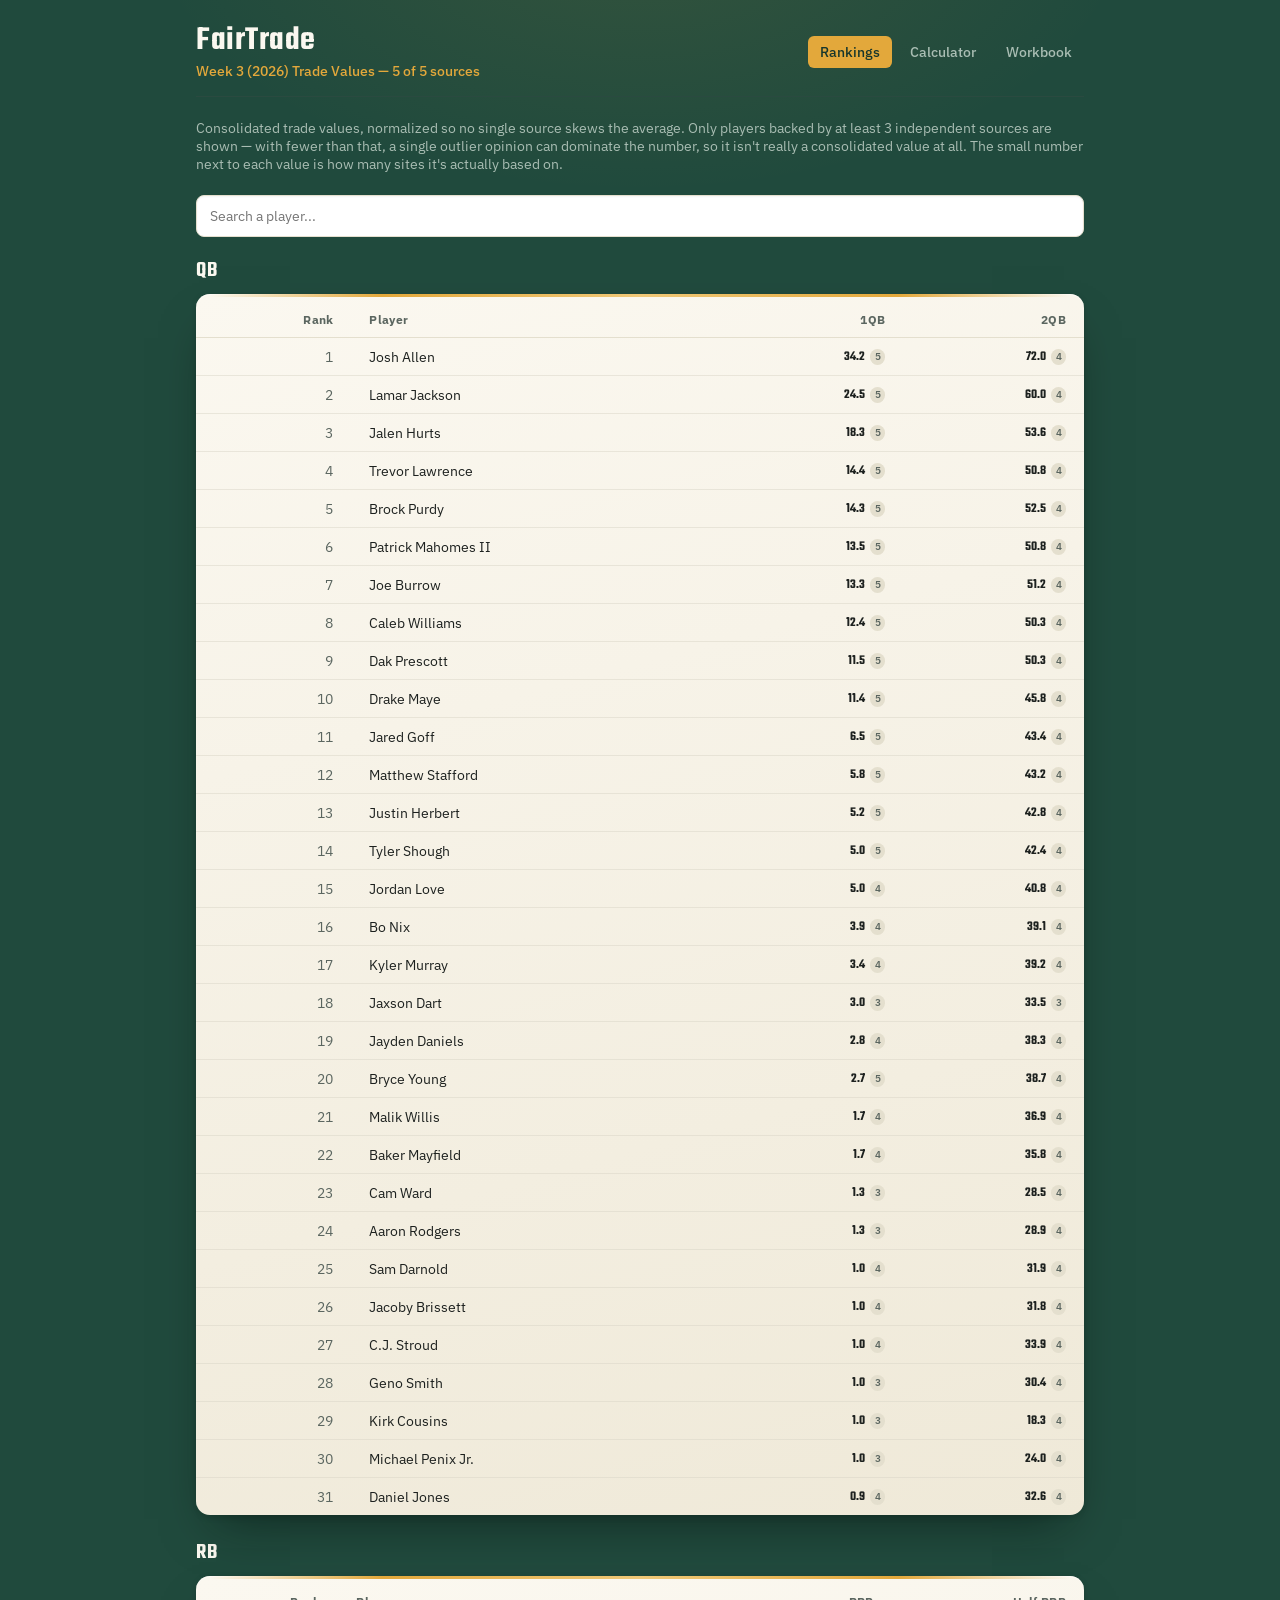
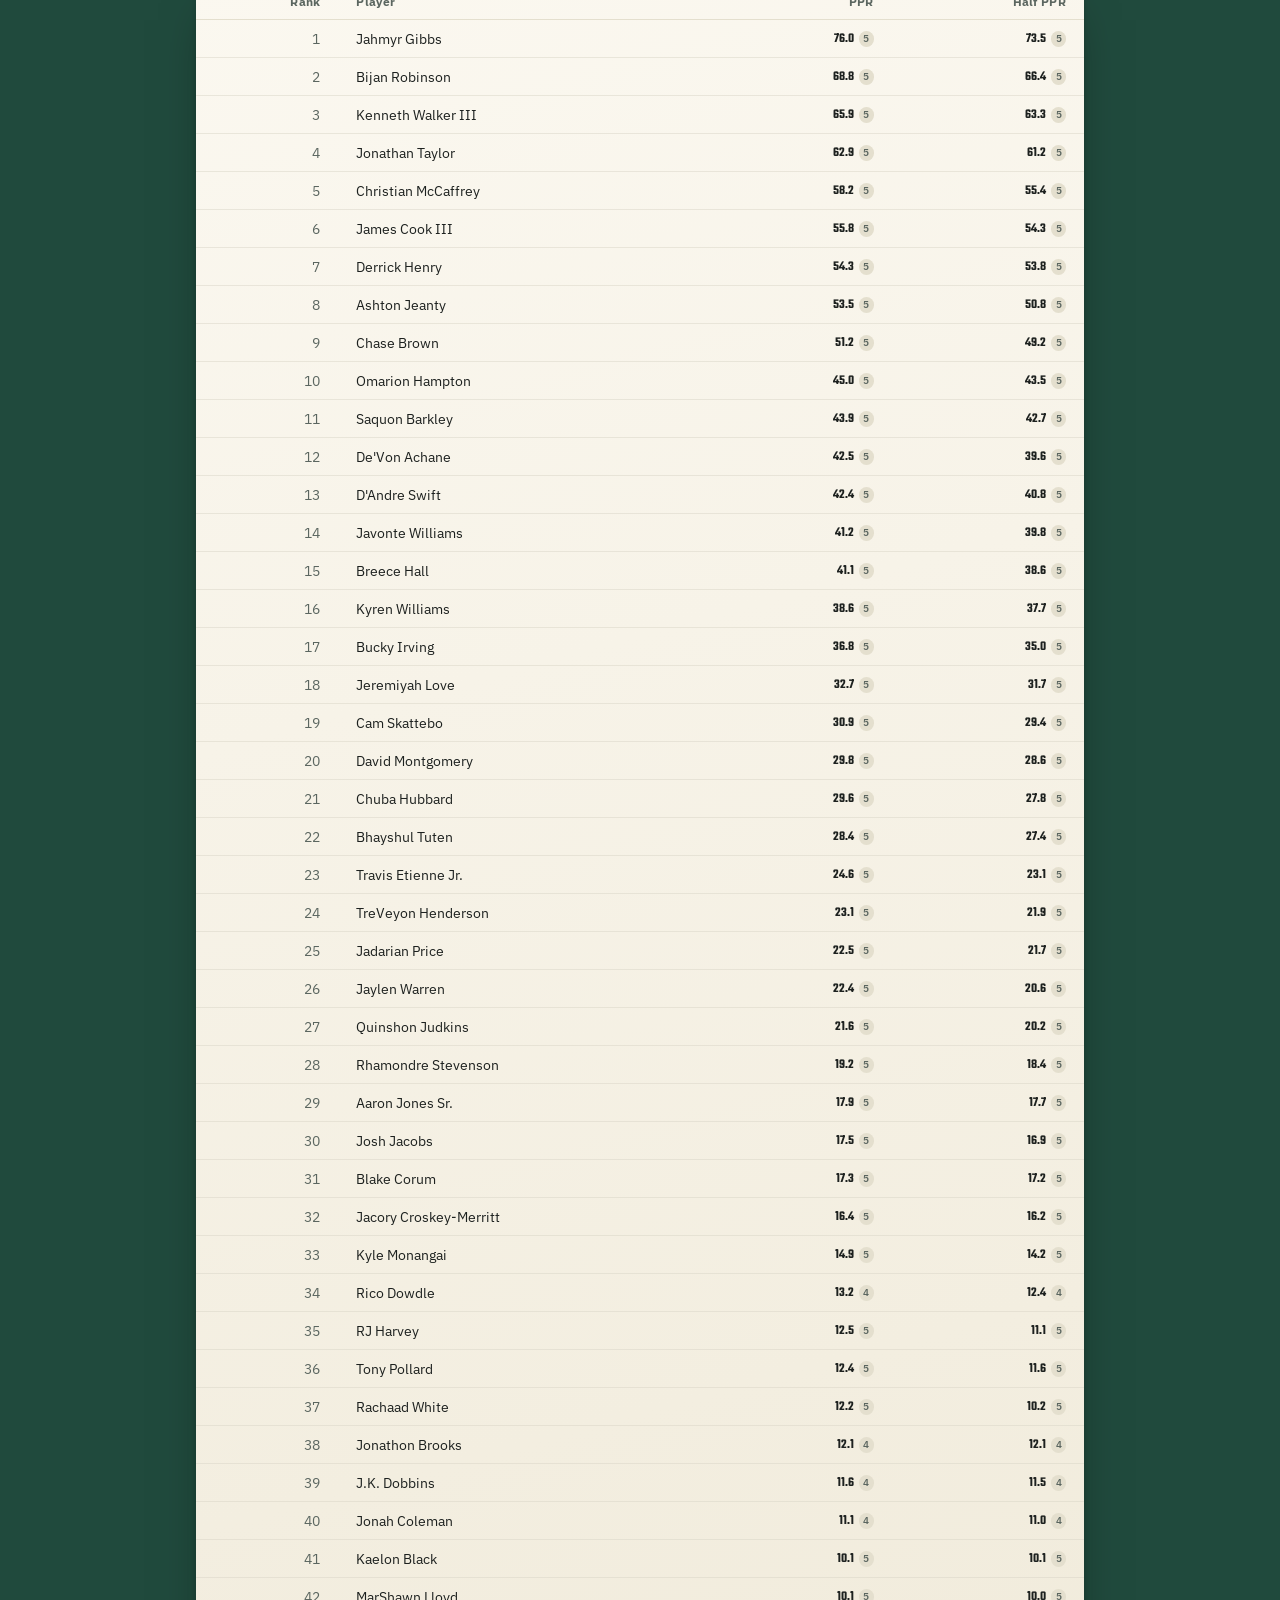
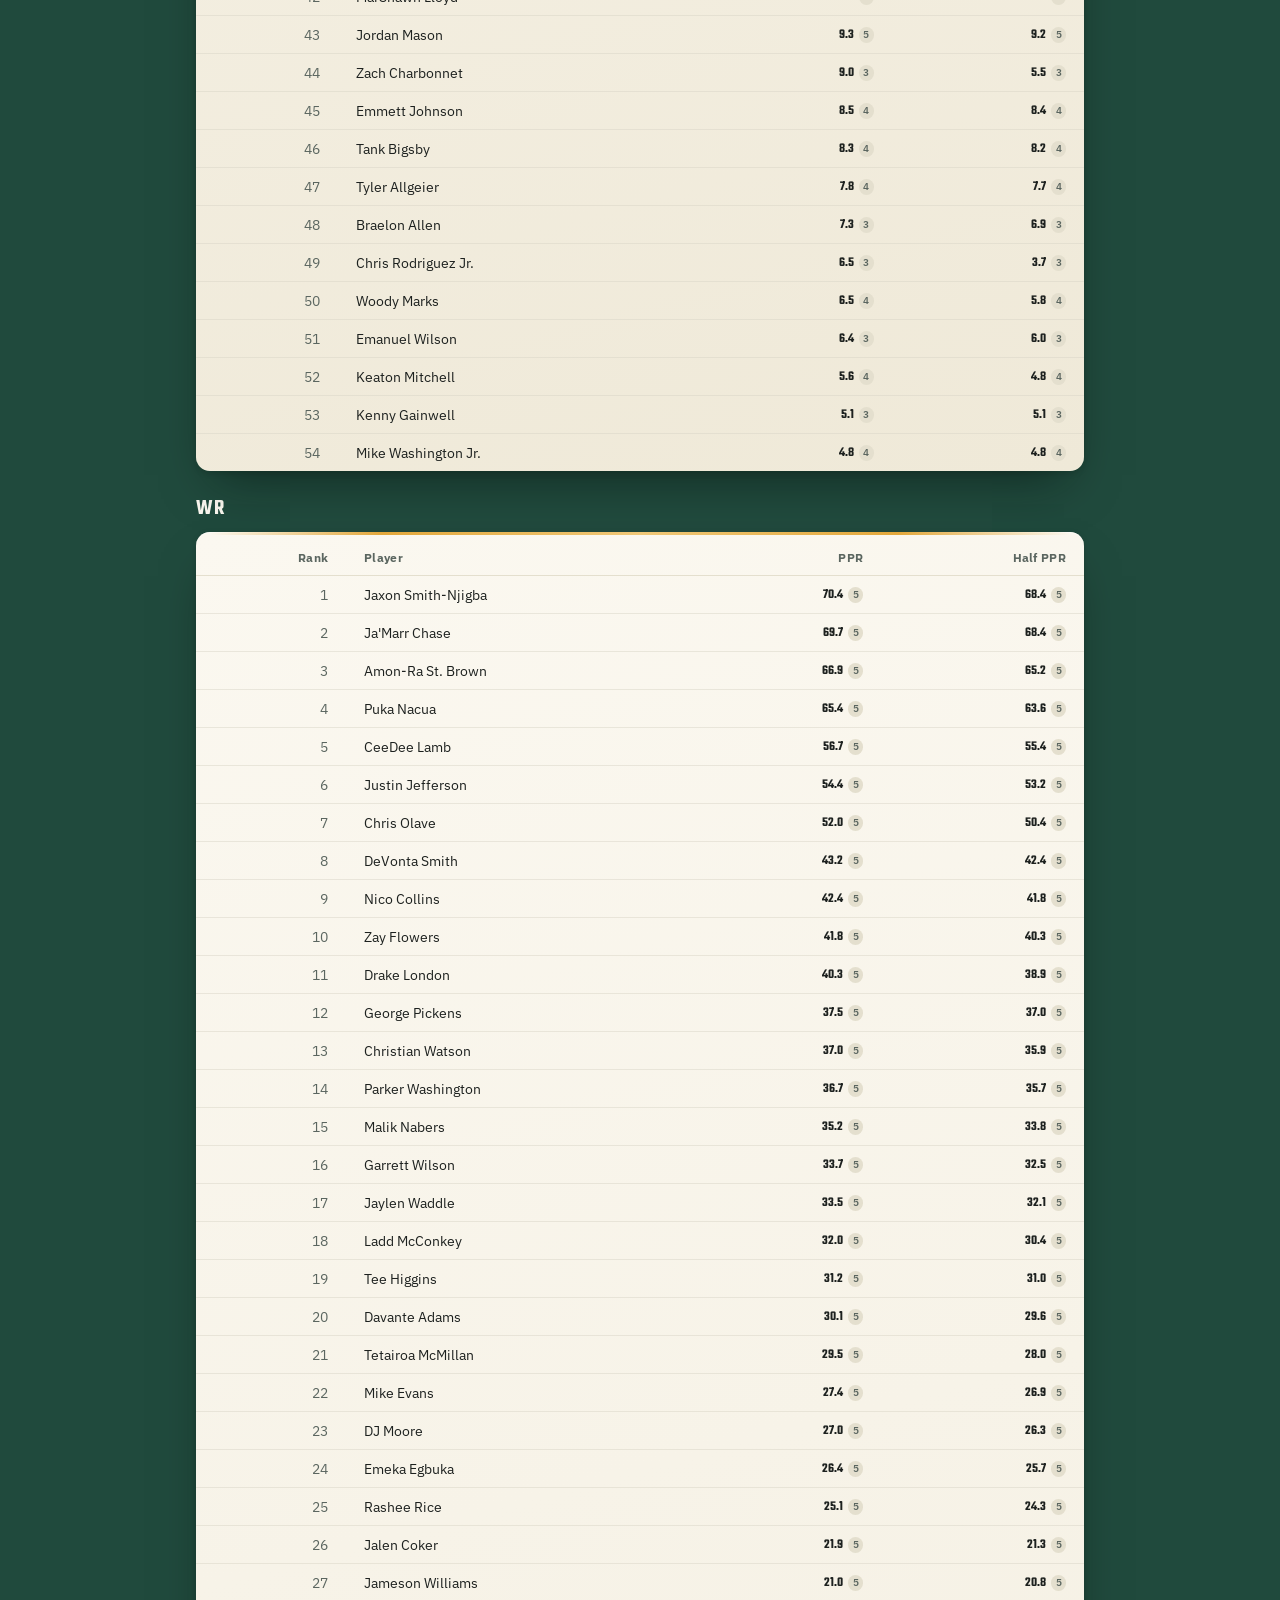
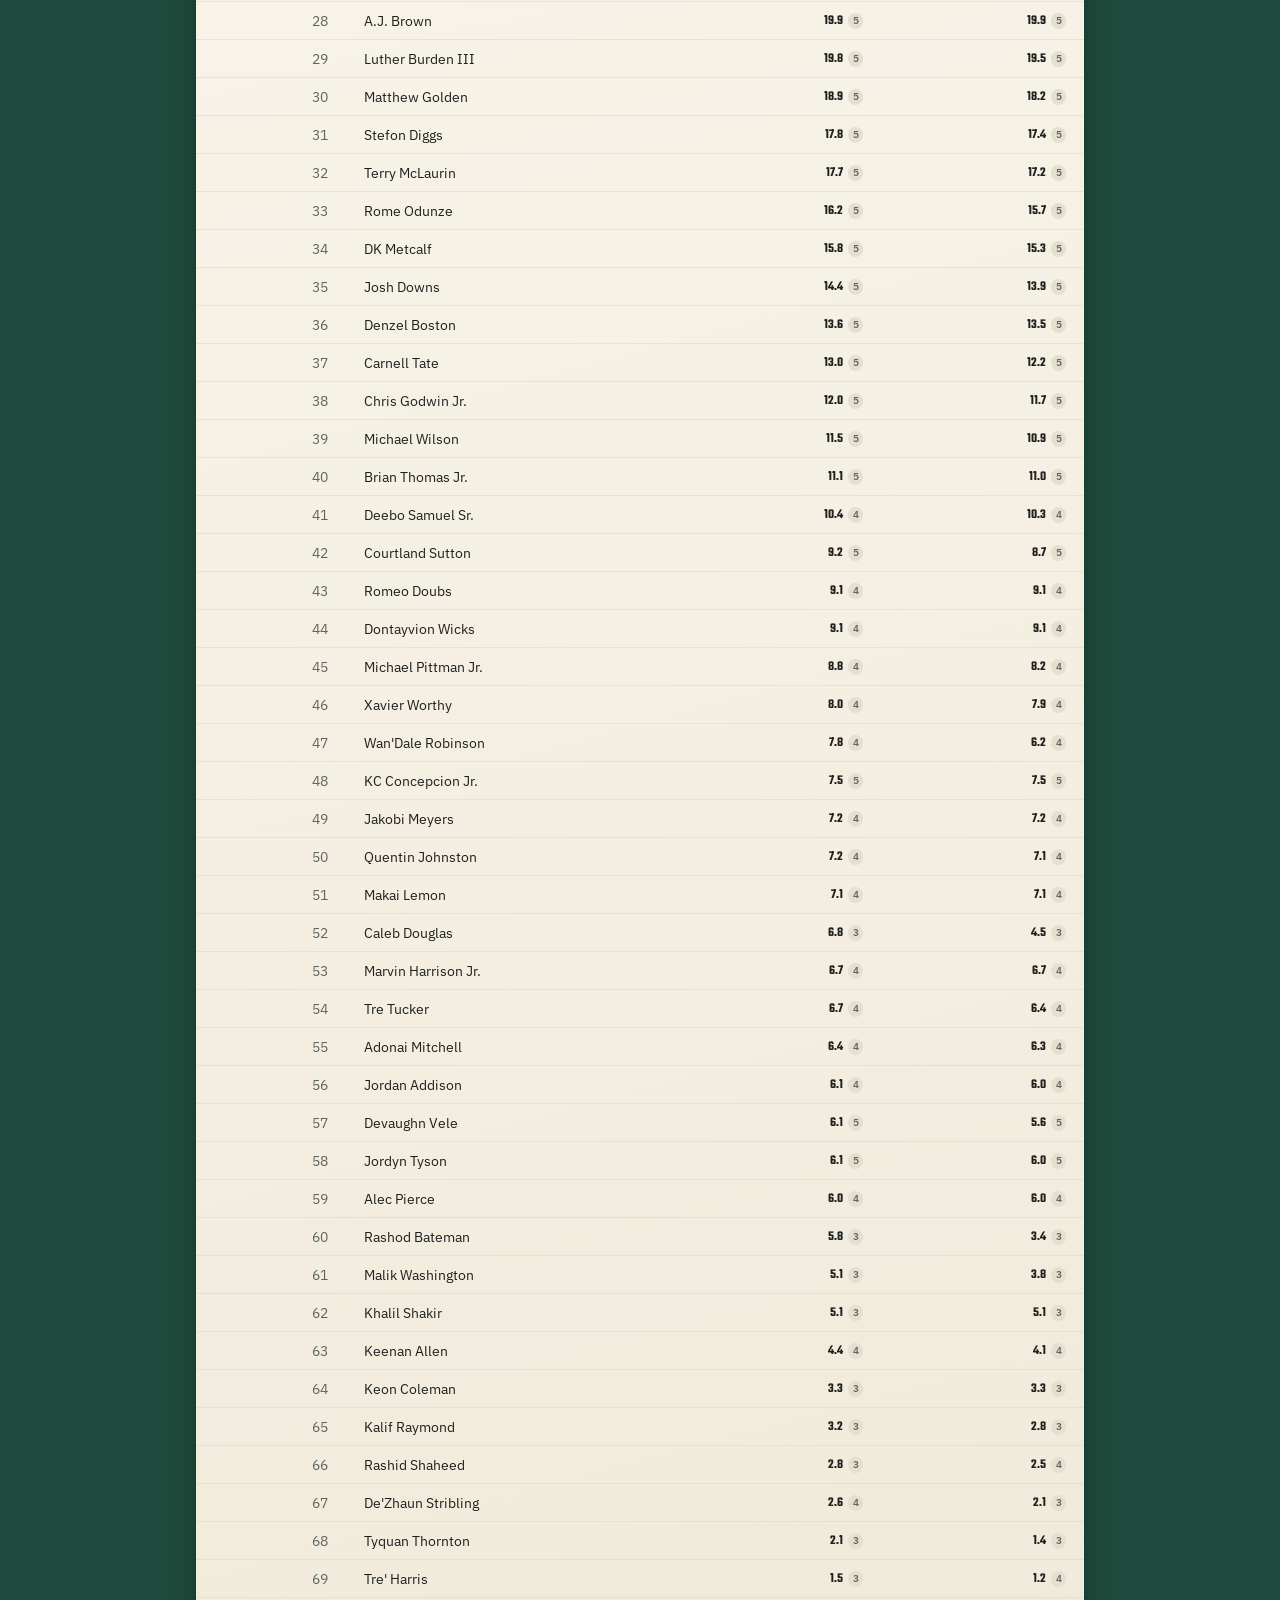
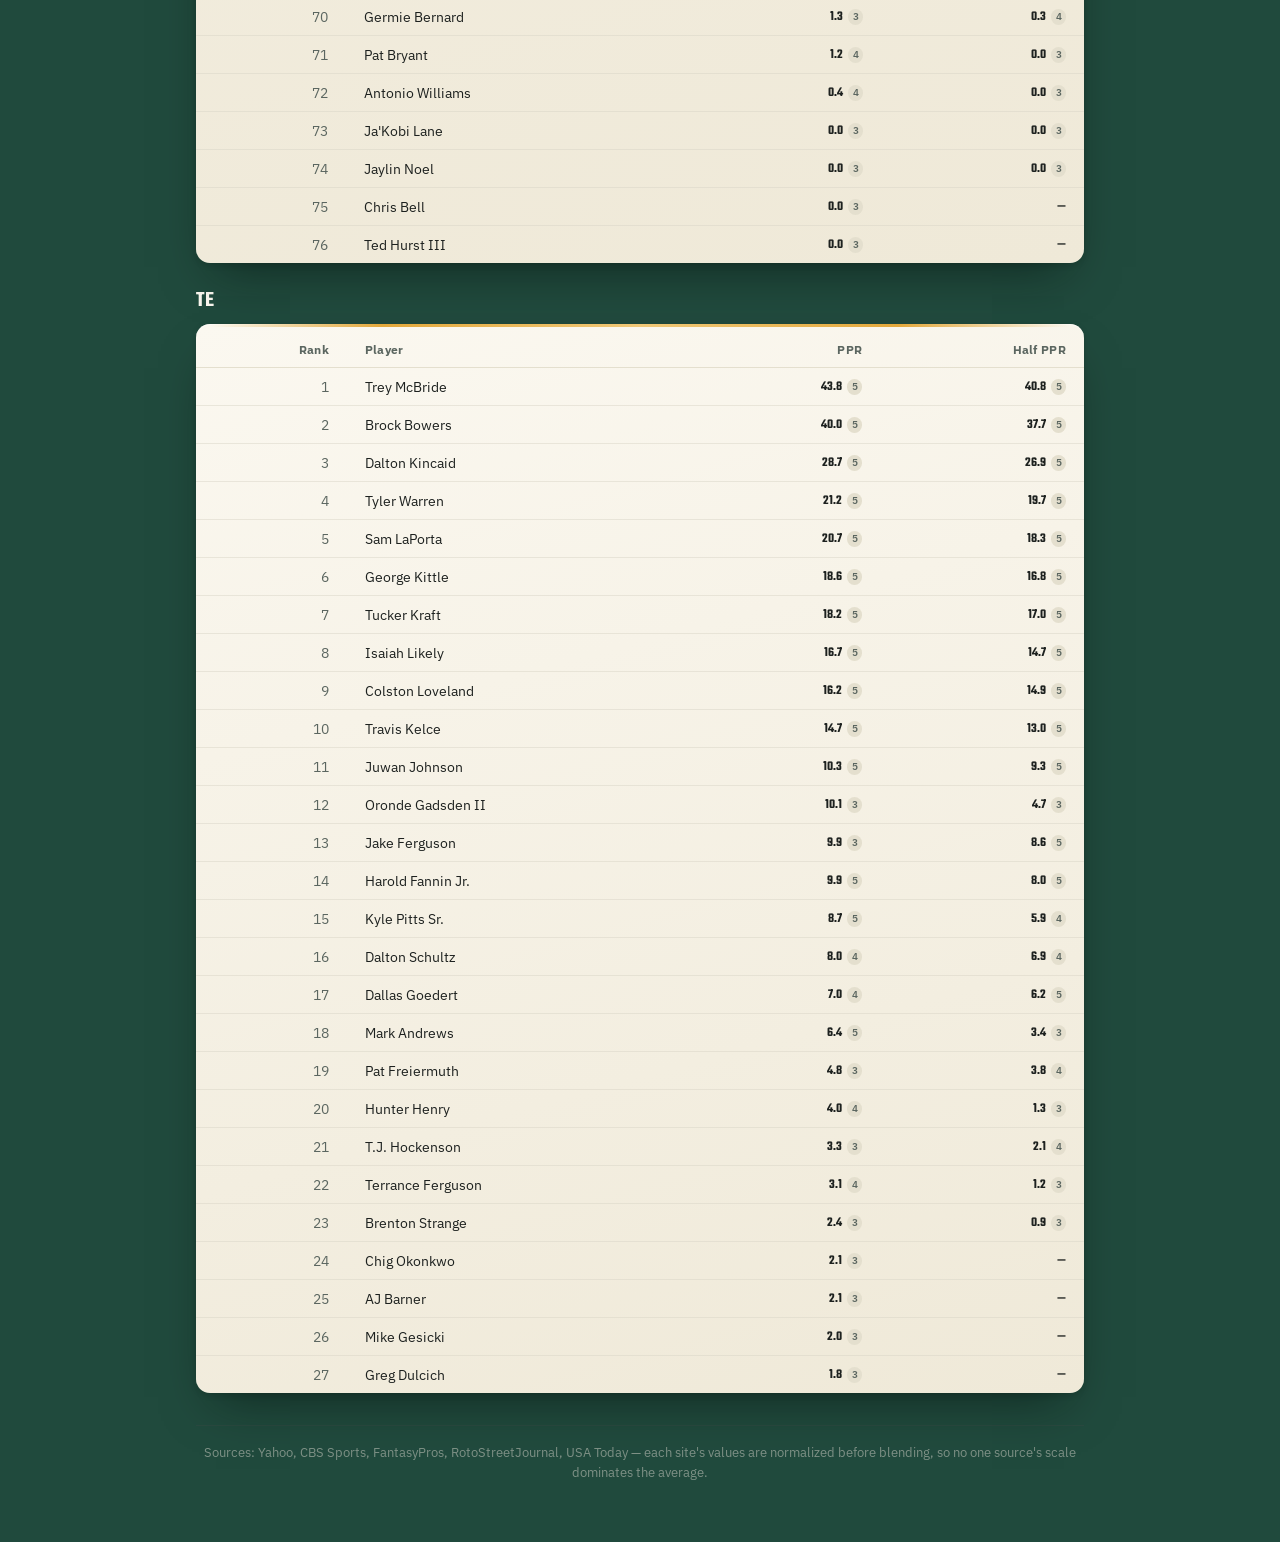
==== commit e2e0cd3f: "Add OG image tags for link preview thumbnails" ====
--- a/index.html
+++ b/index.html
@@ -7,6 +7,11 @@
 <meta property="og:title" content="FairTrade — Weekly Trade Values">
 <meta property="og:description" content="Consolidated fantasy football trade values from 5 sources, normalized so no single site skews the average.">
 <meta property="og:type" content="website">
+<meta property="og:image" content="https://spartacusfantasyfootball-cyber.github.io/fairtrade/og-image.jpg">
+<meta property="og:image:width" content="1200">
+<meta property="og:image:height" content="630">
+<meta name="twitter:card" content="summary_large_image">
+<meta name="twitter:image" content="https://spartacusfantasyfootball-cyber.github.io/fairtrade/og-image.jpg">
 <meta name="twitter:card" content="summary">
 <meta name="twitter:title" content="FairTrade — Weekly Trade Values">
 <meta name="twitter:description" content="Consolidated fantasy football trade values from 5 sources, normalized so no single site skews the average.">
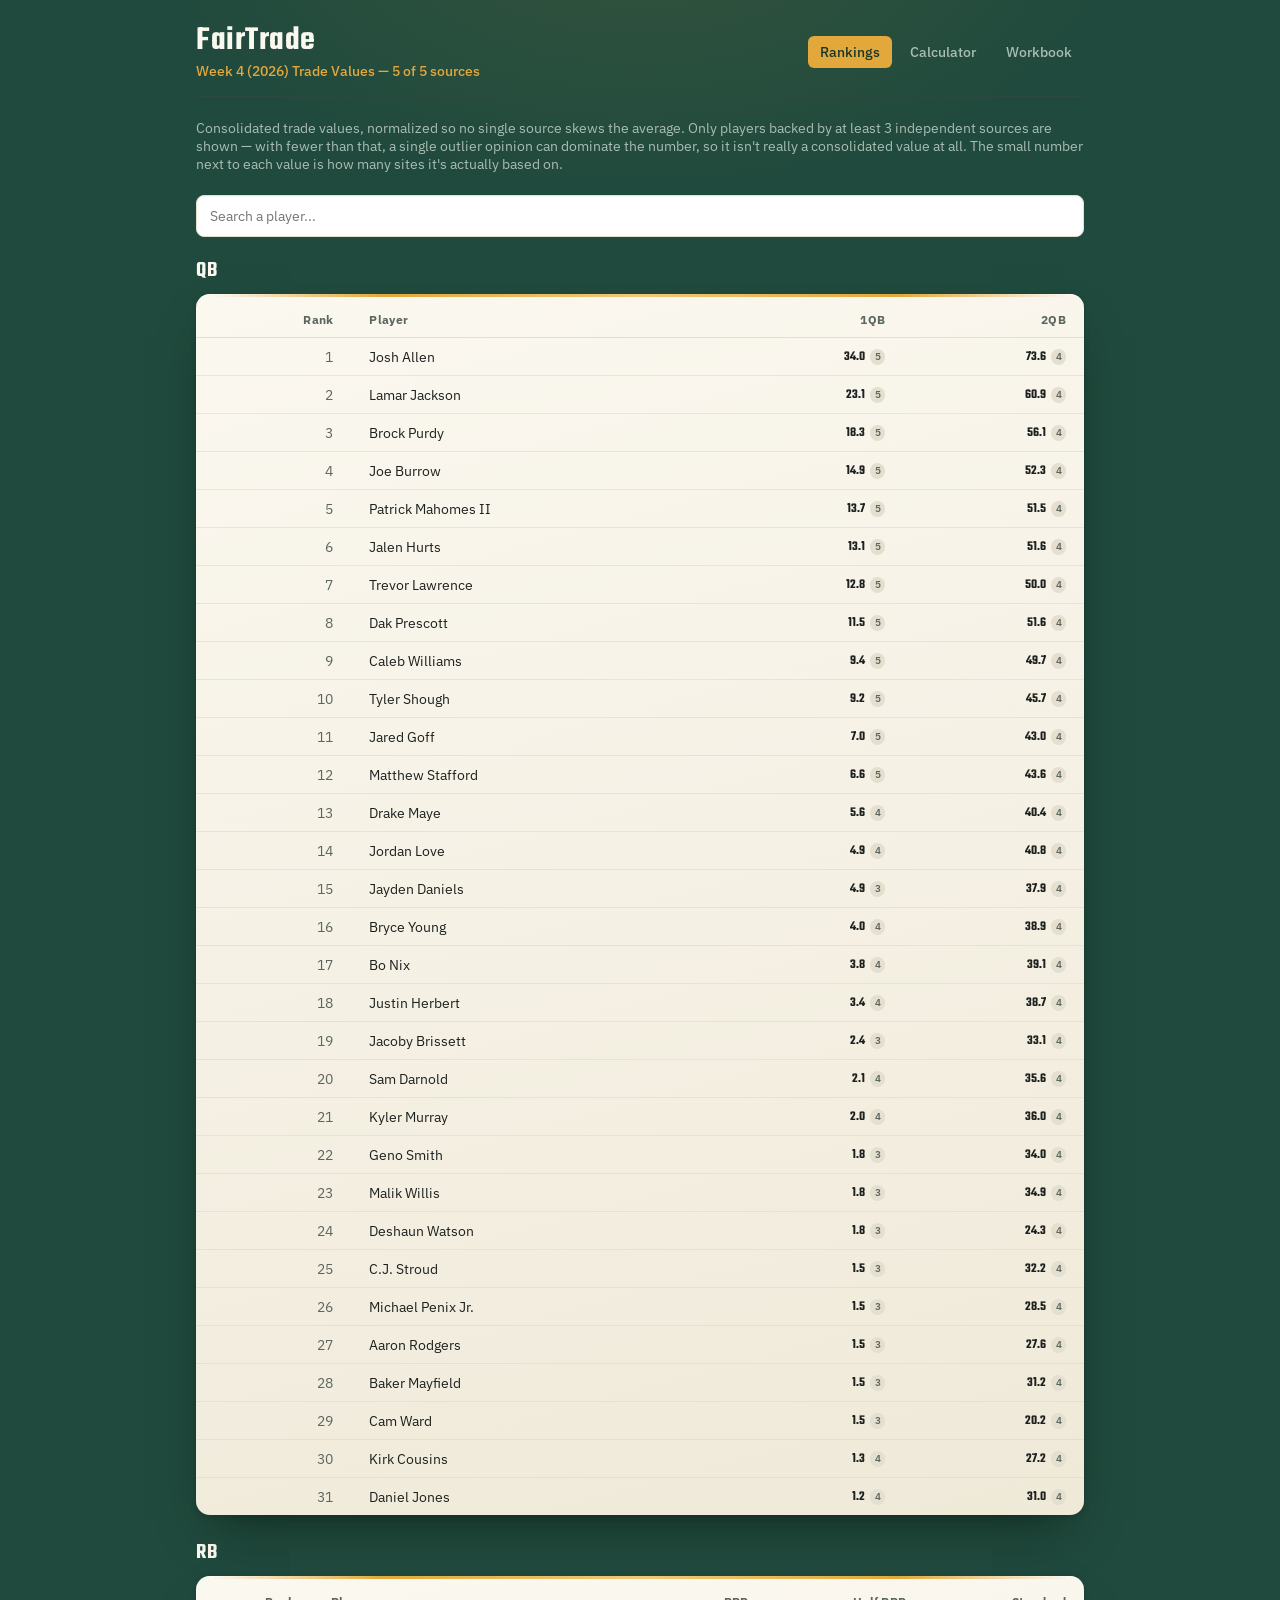
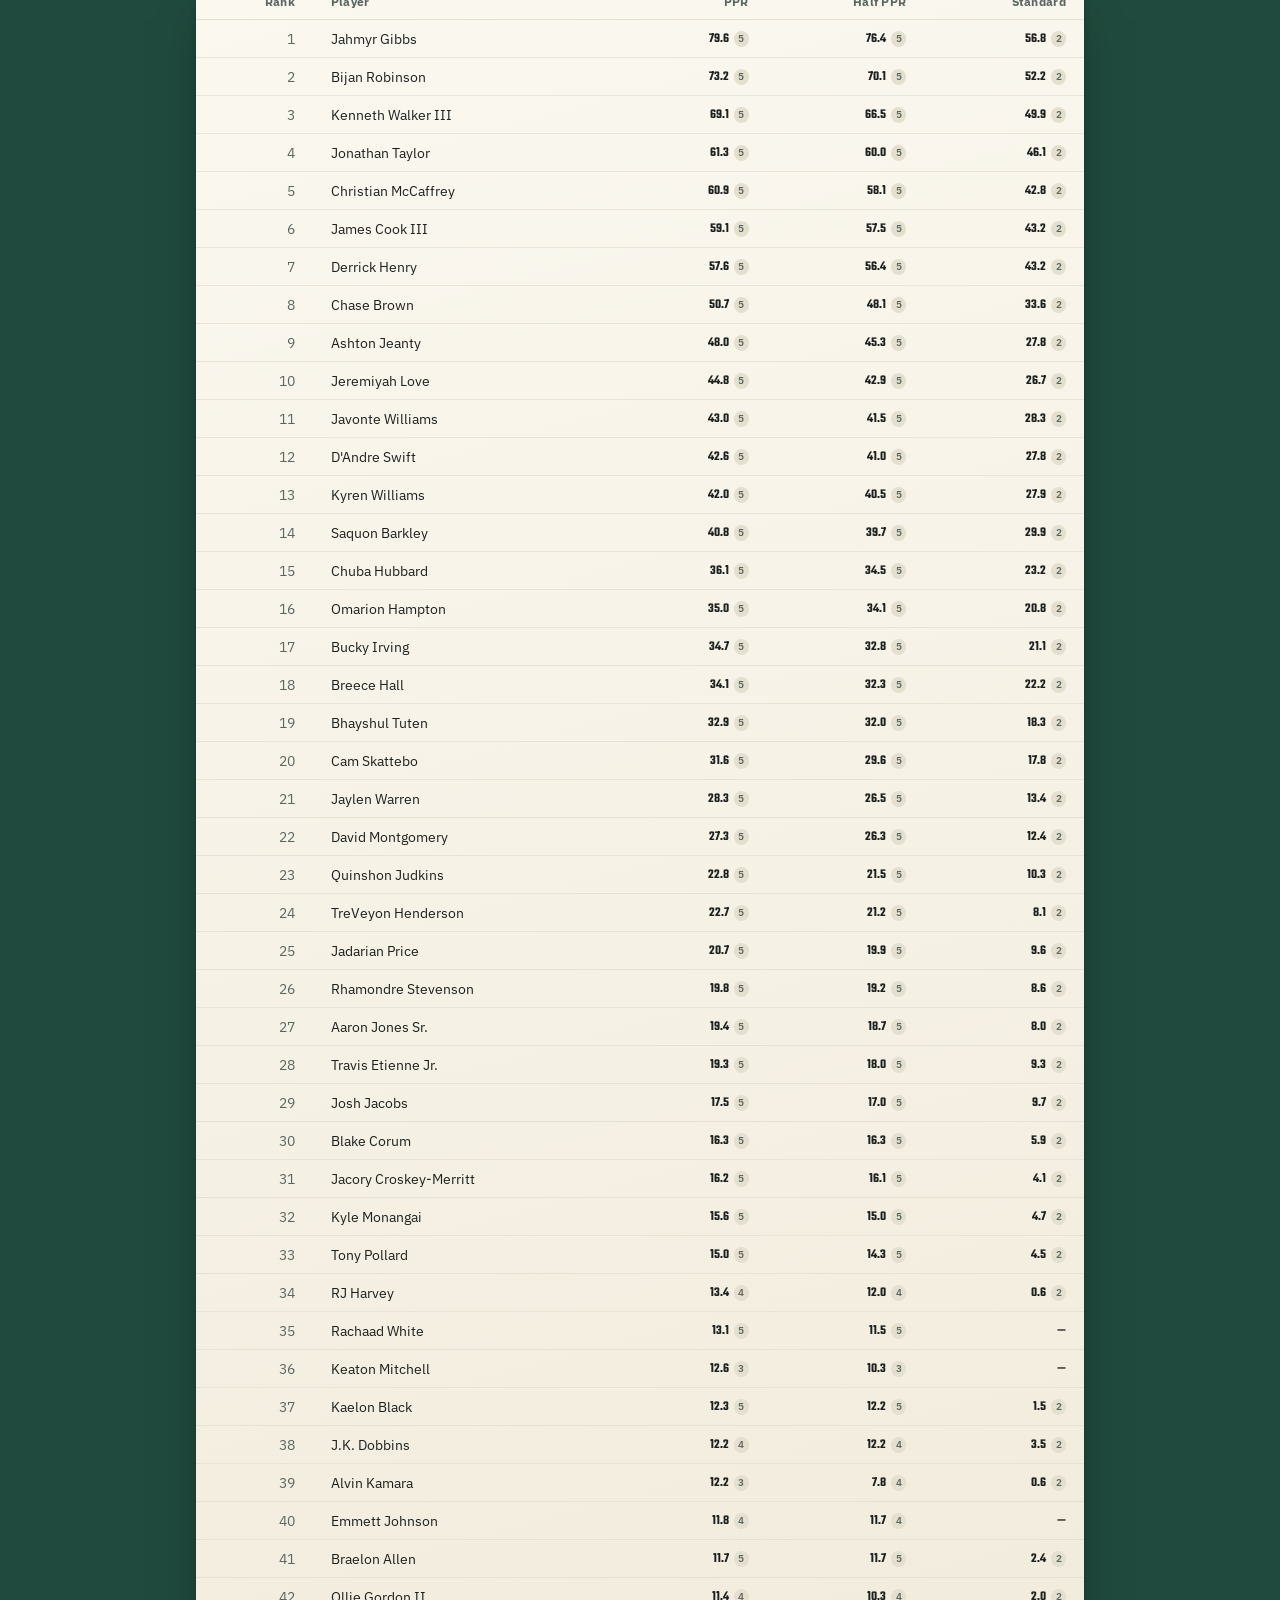
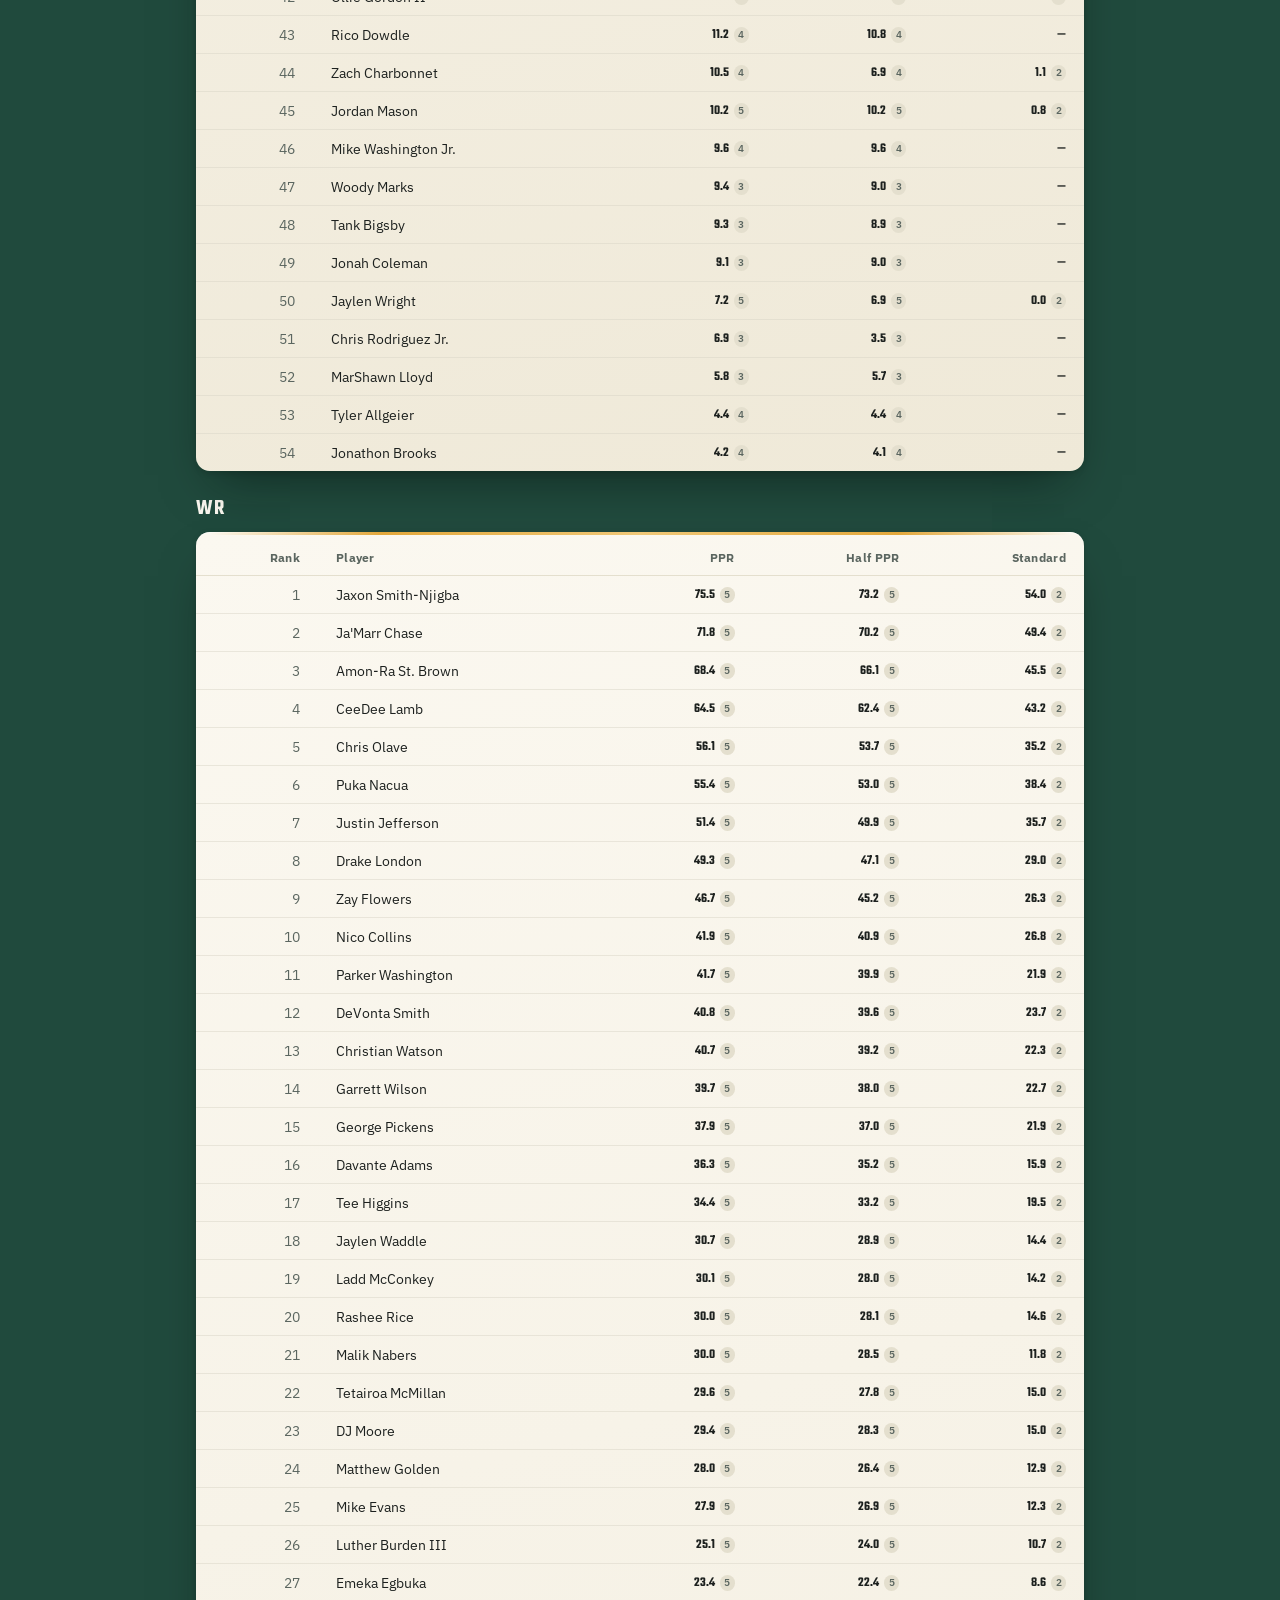
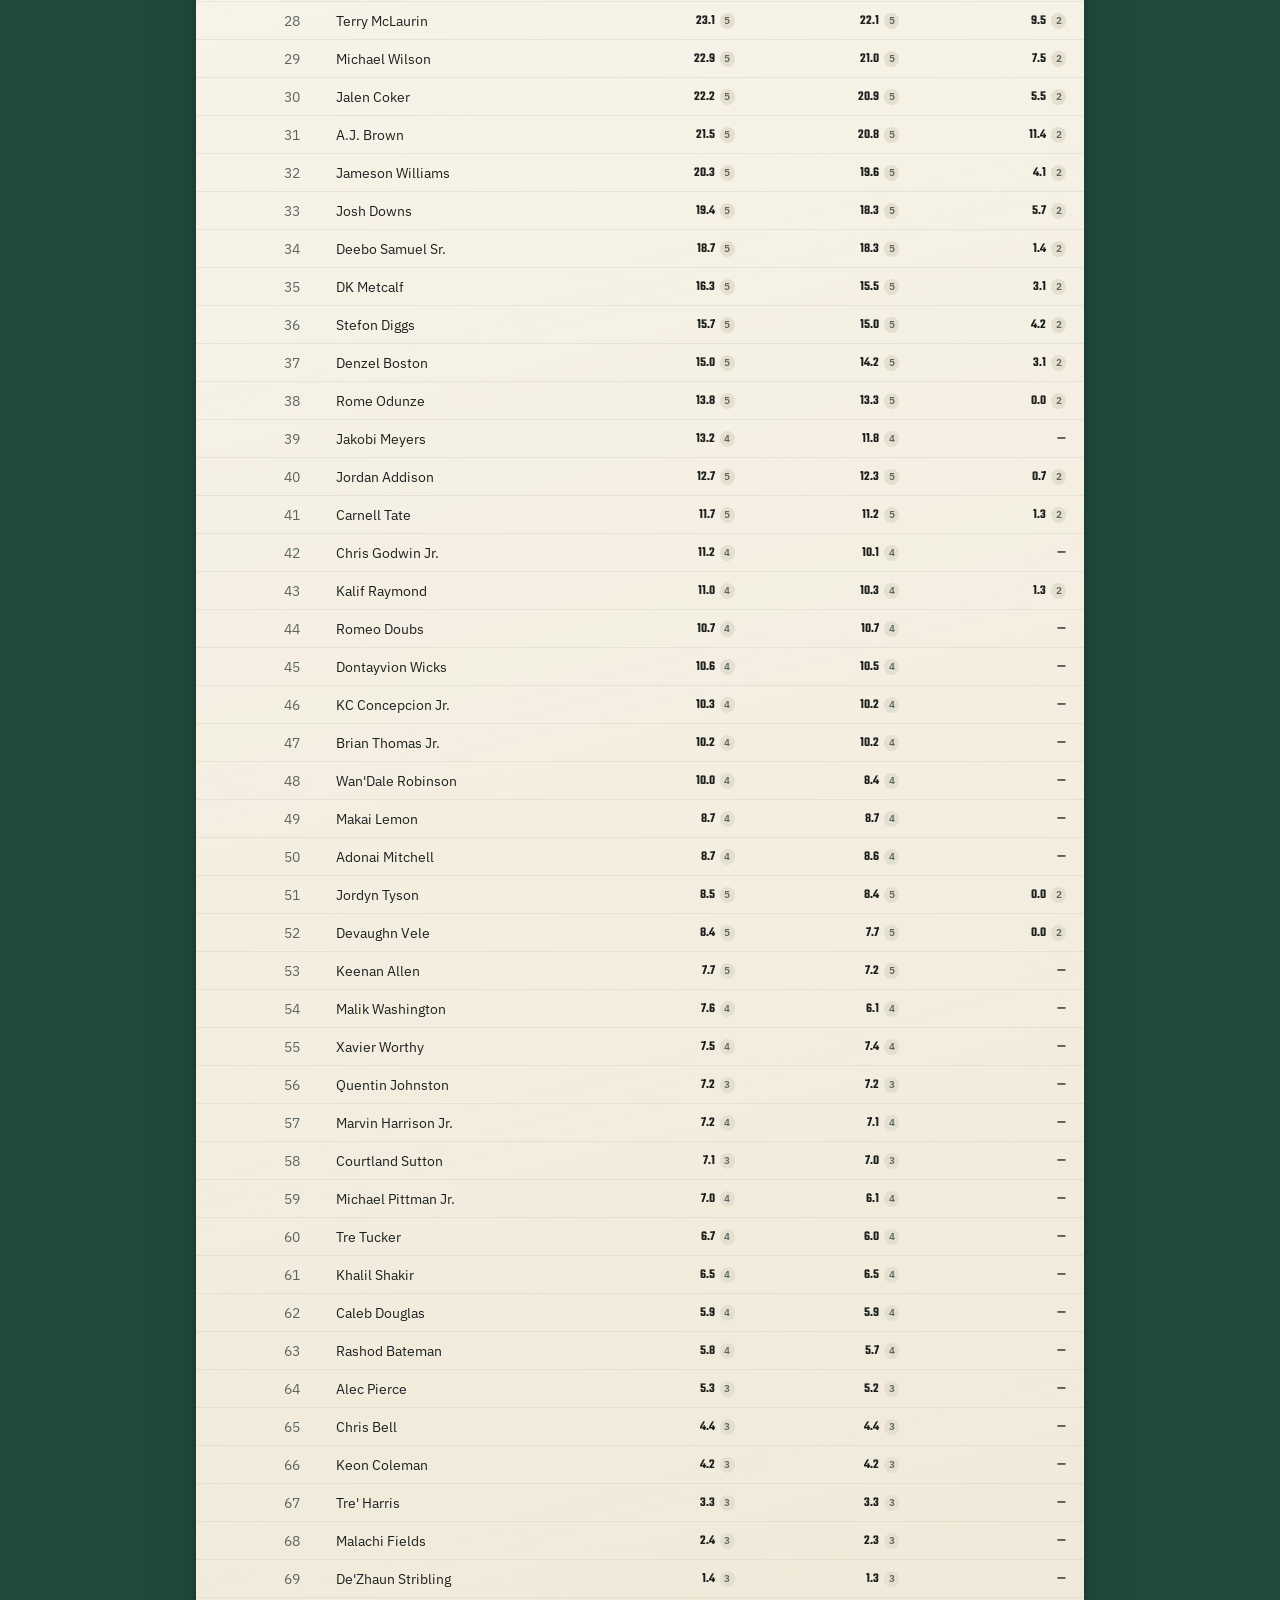
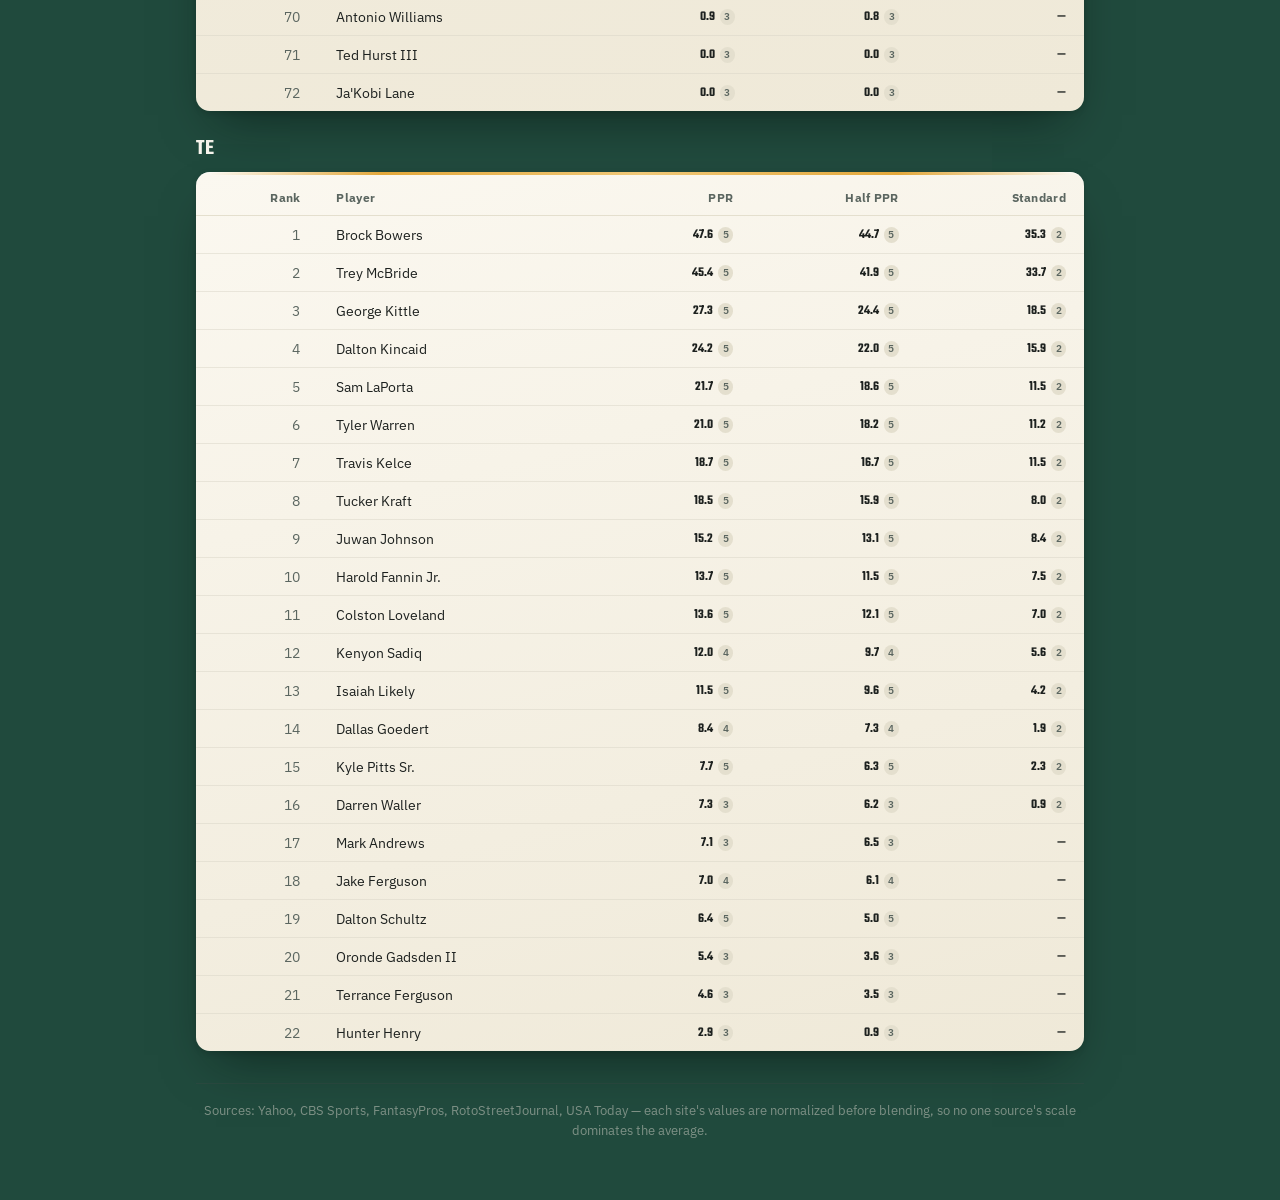
==== commit 67bc2f3f: "Add Standard scoring to site UI" ====
--- a/index.html
+++ b/index.html
@@ -58,9 +58,9 @@
 
 const SECTIONS = [
   { pos: 'QB', label: 'QB', fmt1: 'oneQB', fmt1Src: 'oneQBSrc', fmt1Label: '1QB', fmt2: 'twoQB', fmt2Src: 'twoQBSrc', fmt2Label: '2QB' },
-  { pos: 'RB', label: 'RB', fmt1: 'ppr', fmt1Src: 'pprSrc', fmt1Label: 'PPR', fmt2: 'half', fmt2Src: 'halfSrc', fmt2Label: 'Half PPR' },
-  { pos: 'WR', label: 'WR', fmt1: 'ppr', fmt1Src: 'pprSrc', fmt1Label: 'PPR', fmt2: 'half', fmt2Src: 'halfSrc', fmt2Label: 'Half PPR' },
-  { pos: 'TE', label: 'TE', fmt1: 'ppr', fmt1Src: 'pprSrc', fmt1Label: 'PPR', fmt2: 'half', fmt2Src: 'halfSrc', fmt2Label: 'Half PPR' },
+  { pos: 'RB', label: 'RB', fmt1: 'ppr', fmt1Src: 'pprSrc', fmt1Label: 'PPR', fmt2: 'half', fmt2Src: 'halfSrc', fmt2Label: 'Half PPR', fmt3: 'std', fmt3Src: 'stdSrc', fmt3Label: 'Standard' },
+  { pos: 'WR', label: 'WR', fmt1: 'ppr', fmt1Src: 'pprSrc', fmt1Label: 'PPR', fmt2: 'half', fmt2Src: 'halfSrc', fmt2Label: 'Half PPR', fmt3: 'std', fmt3Src: 'stdSrc', fmt3Label: 'Standard' },
+  { pos: 'TE', label: 'TE', fmt1: 'ppr', fmt1Src: 'pprSrc', fmt1Label: 'PPR', fmt2: 'half', fmt2Src: 'halfSrc', fmt2Label: 'Half PPR', fmt3: 'std', fmt3Src: 'stdSrc', fmt3Label: 'Standard' },
 ];
 
 const grouped = SECTIONS.map(sec => {
@@ -82,7 +82,7 @@
 // for "how many sources exist this week," without needing data.js to carry
 // a separate explicit field for it.
 const MAX_SRC = {};
-['oneQBSrc','twoQBSrc','pprSrc','halfSrc'].forEach(field => {
+['oneQBSrc','twoQBSrc','pprSrc','halfSrc','stdSrc'].forEach(field => {
   MAX_SRC[field] = PLAYERS.reduce((m, p) => Math.max(m, p[field] || 0), 0);
 });
 
@@ -121,6 +121,7 @@
         '<td>' + p.name + '</td>' +
         '<td class="num rank-value">' + fmtCell(p[sec.fmt1], p[sec.fmt1Src], sec.fmt1Src) + '</td>' +
         '<td class="num rank-value">' + fmtCell(p[sec.fmt2], p[sec.fmt2Src], sec.fmt2Src) + '</td>' +
+        (sec.fmt3 ? '<td class="num rank-value">' + fmtCell(p[sec.fmt3], p[sec.fmt3Src], sec.fmt3Src) + '</td>' : '') +
       '</tr>'
     ).join('');
     return (
@@ -132,6 +133,7 @@
               '<th class="num">Rank</th><th>Player</th>' +
               '<th class="num">' + sec.fmt1Label + '</th>' +
               '<th class="num">' + sec.fmt2Label + '</th>' +
+              (sec.fmt3 ? '<th class="num">' + sec.fmt3Label + '</th>' : '') +
             '</tr></thead>' +
             '<tbody>' + rowsHtml + '</tbody>' +
           '</table>' +
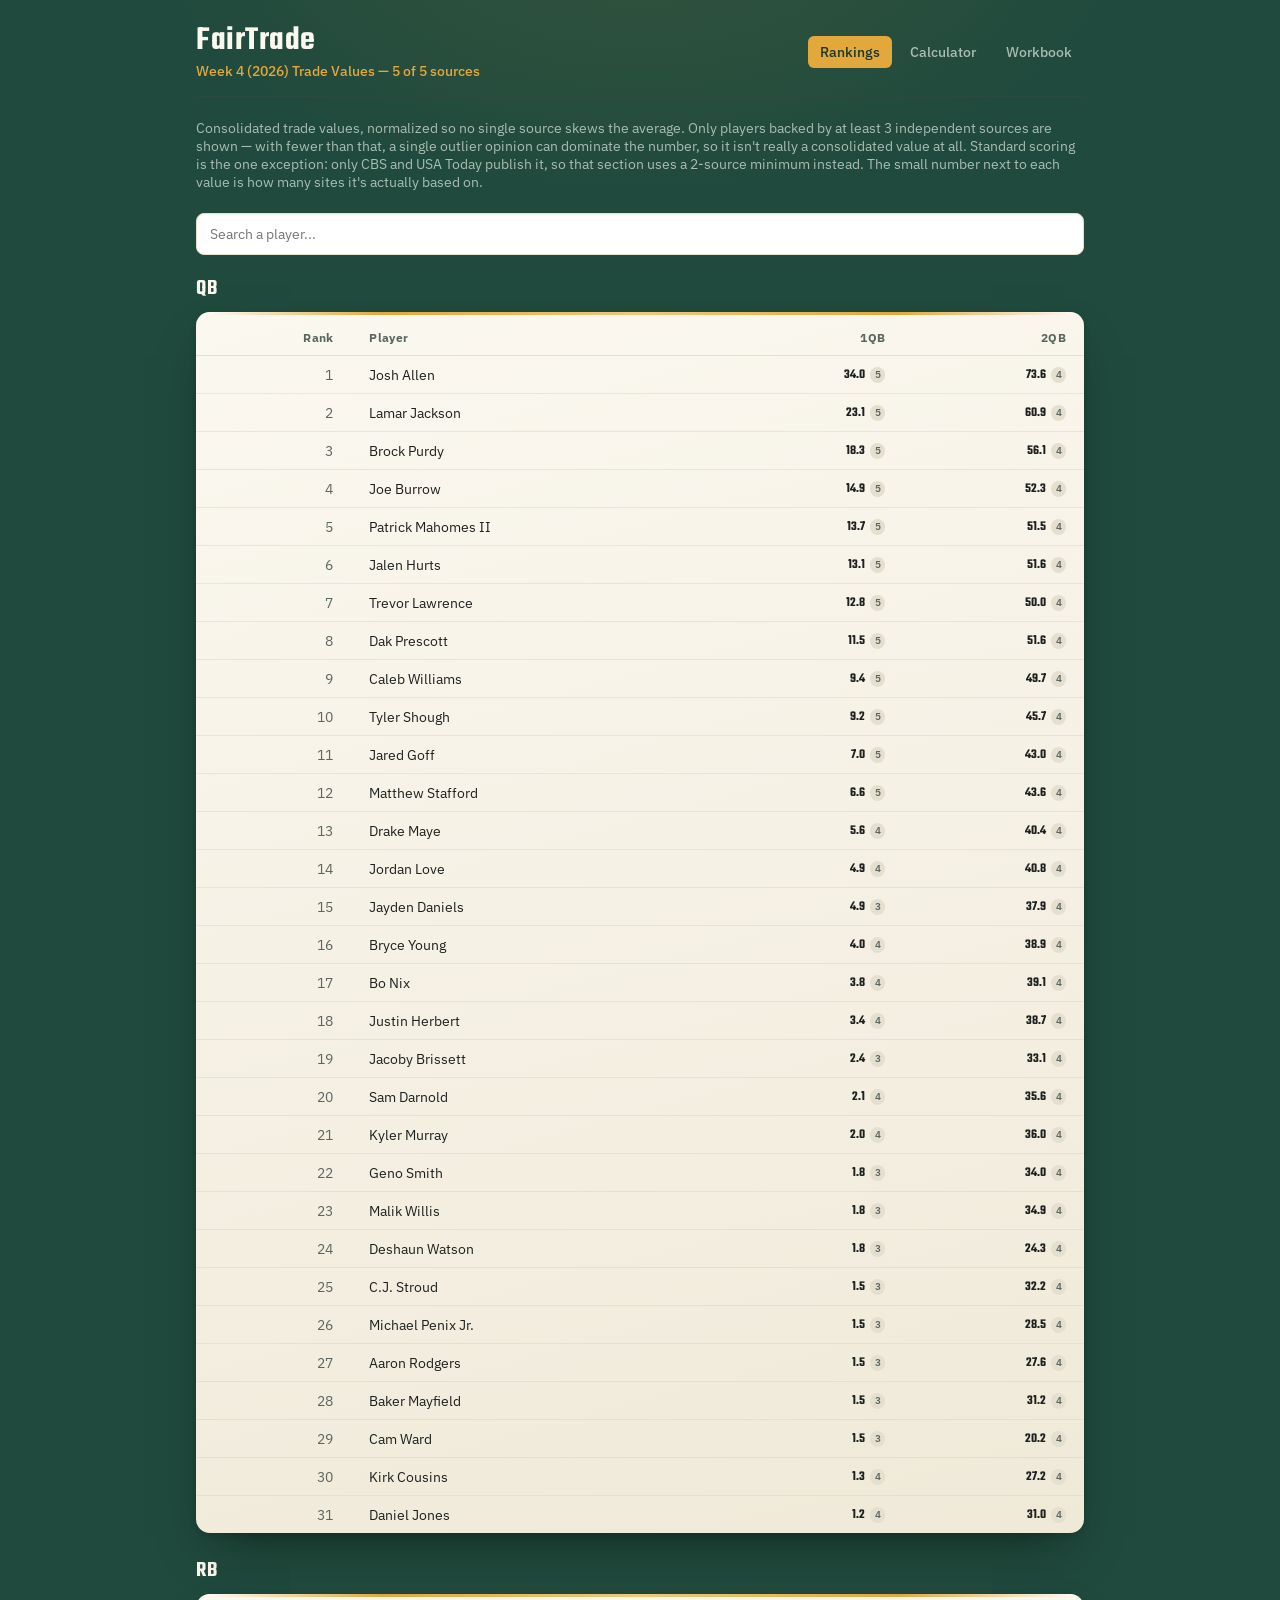
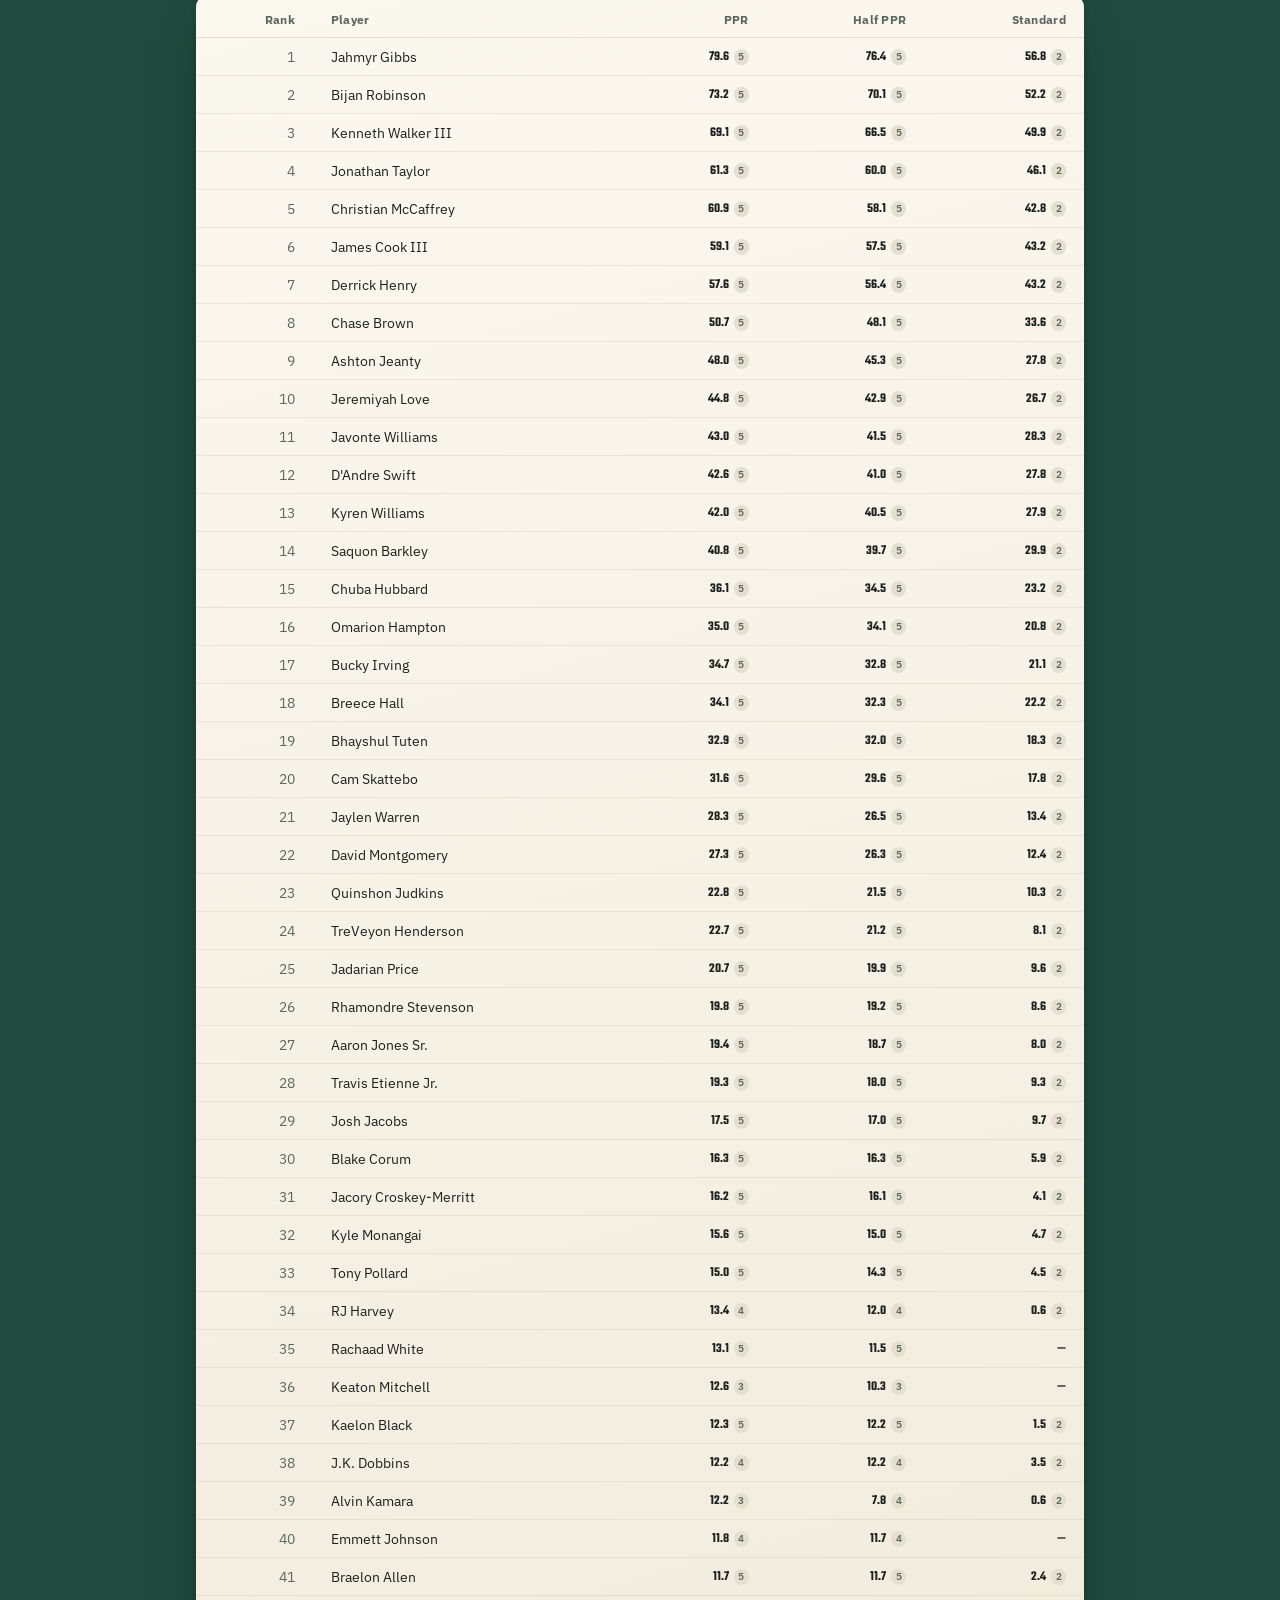
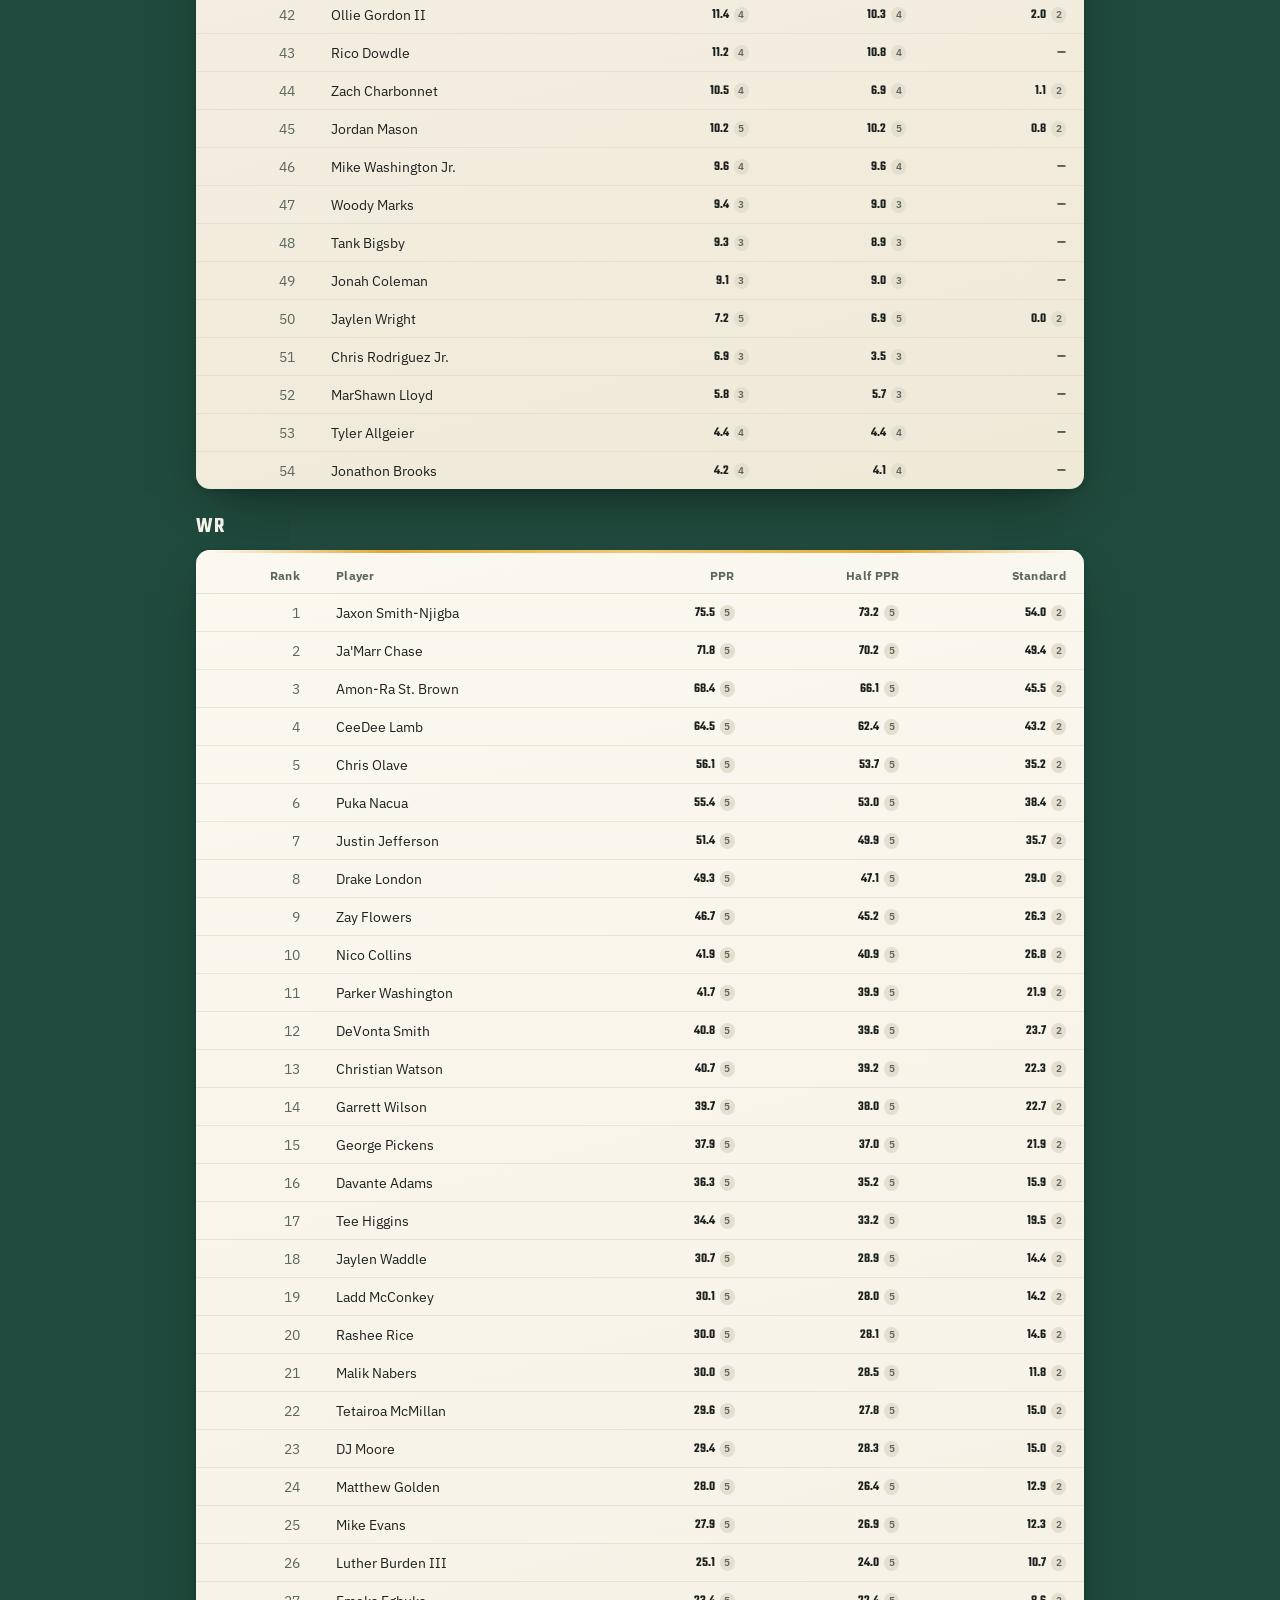
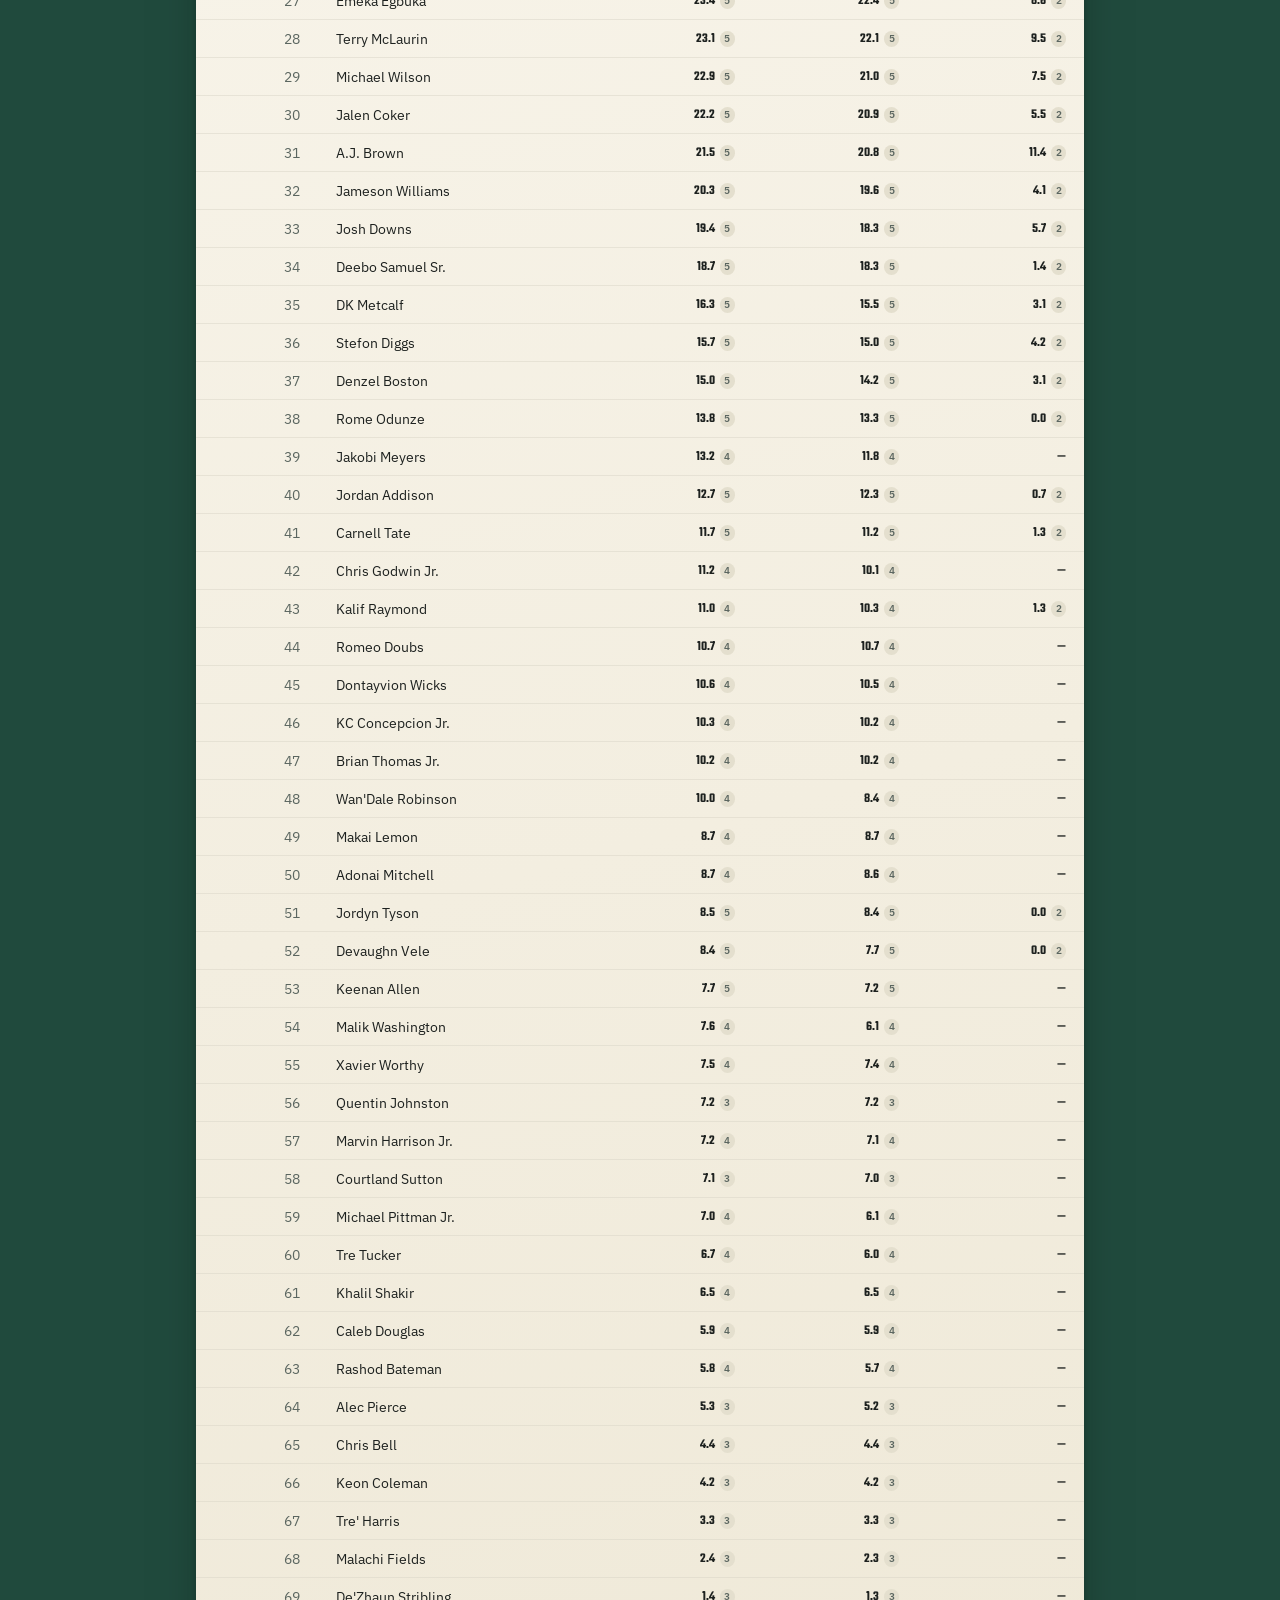
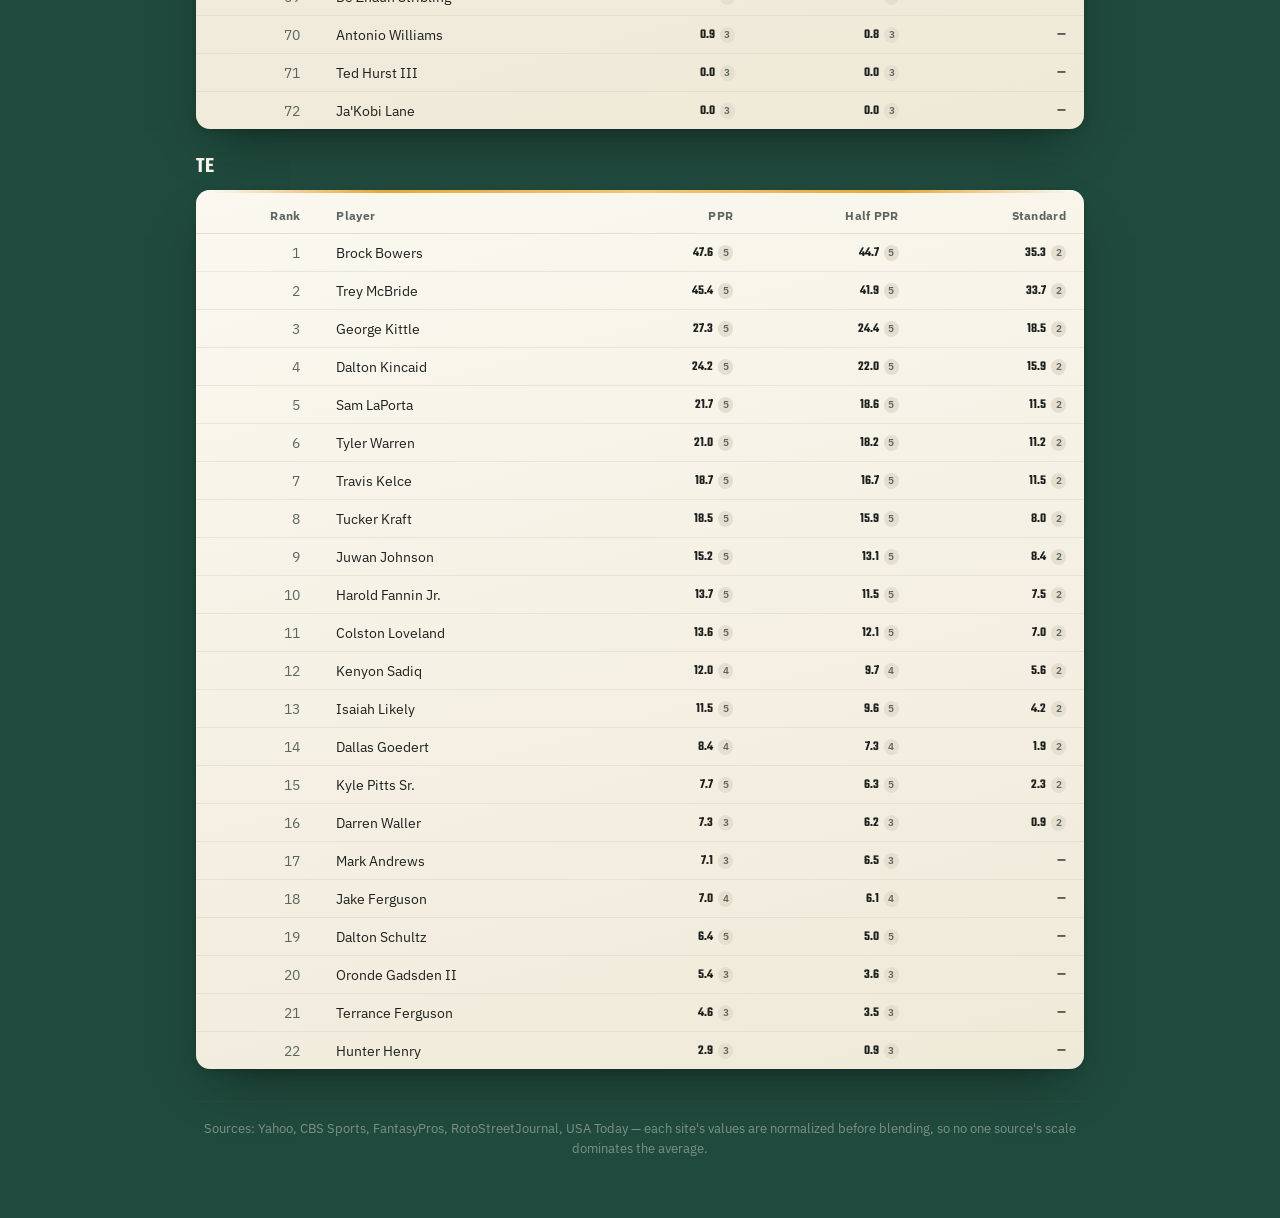
==== commit 592c2099: "Update rankings page description to mention Standard's 2-source minimum" ====
--- a/index.html
+++ b/index.html
@@ -37,7 +37,8 @@
   <p class="subhead">Consolidated trade values, normalized so no single source skews the average.
   Only players backed by at least 3 independent sources are shown — with fewer than that, a
   single outlier opinion can dominate the number, so it isn't really a consolidated value at all.
-  The small number next to each value is how many sites it's actually based on.</p>
+  Standard scoring is the one exception: only CBS and USA Today publish it, so that section uses
+  a 2-source minimum instead. The small number next to each value is how many sites it's actually based on.</p>
 
   <div class="rank-controls-top">
     <input class="search-input" id="search" type="text" placeholder="Search a player...">
@@ -102,9 +103,17 @@
   const maxAvail = MAX_SRC[srcField] || 5;
   const low = src === 1 || src / maxAvail < 0.6;
   const cls = low ? 'src-badge src-badge-low' : 'src-badge';
-  const tip = low
-    ? src + ' source' + (src===1?'':'s') + ' — not really a consolidated number at this point, treat with extra caution'
-    : src + ' sources';
+  // Standard scoring has its own 2-source minimum (CBS + USA Today only —
+  // the only 2 sites that publish it), not the 3-source minimum every
+  // other format uses. 2 is both the minimum AND the maximum possible for
+  // this one format, so the tooltip says so explicitly rather than
+  // leaving "2 sources" looking like thin coverage the way it would for
+  // any other format.
+  const tip = srcField === 'stdSrc'
+    ? src + ' of 2 possible sources (CBS + USA Today \u2014 the only 2 that publish Standard scoring)'
+    : low
+      ? src + ' source' + (src===1?'':'s') + ' — not really a consolidated number at this point, treat with extra caution'
+      : src + ' sources';
   return valStr + '<span class="' + cls + '" title="' + tip + '">' + src + '</span>';
 }
 
